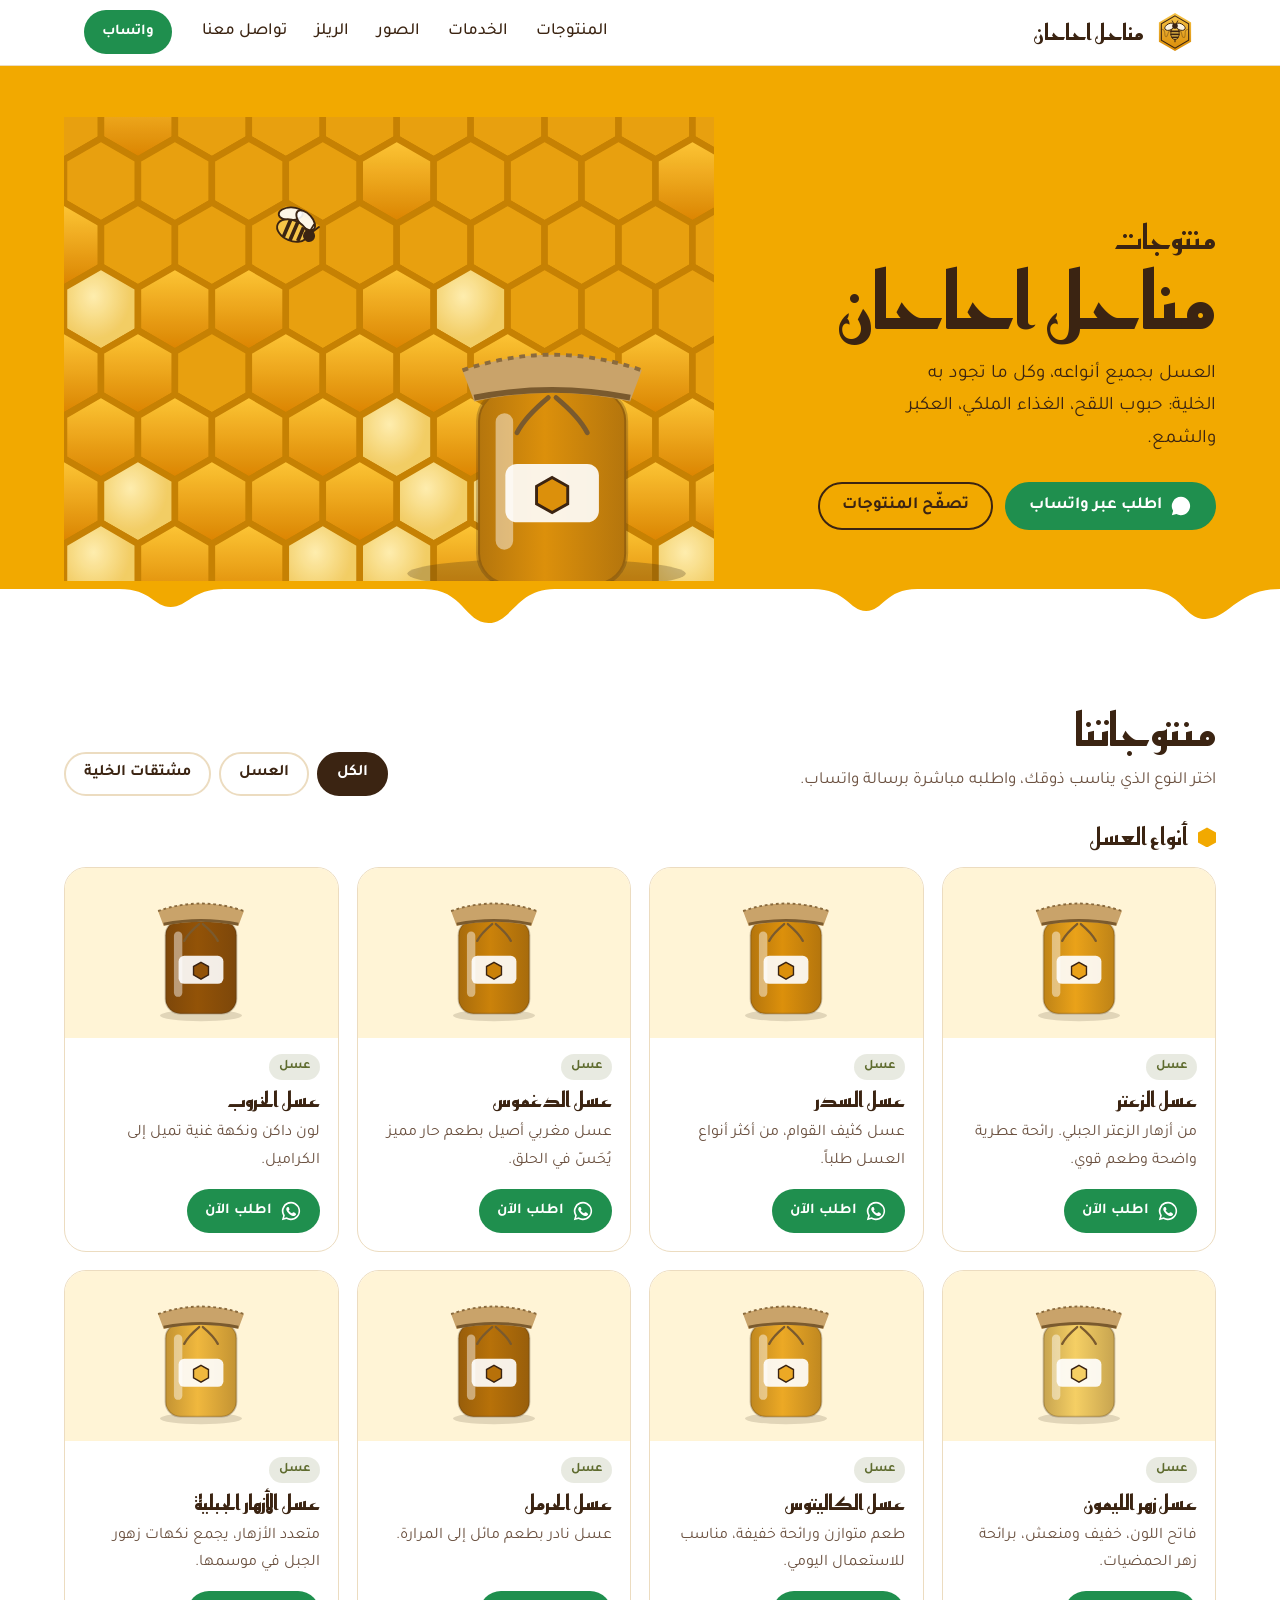
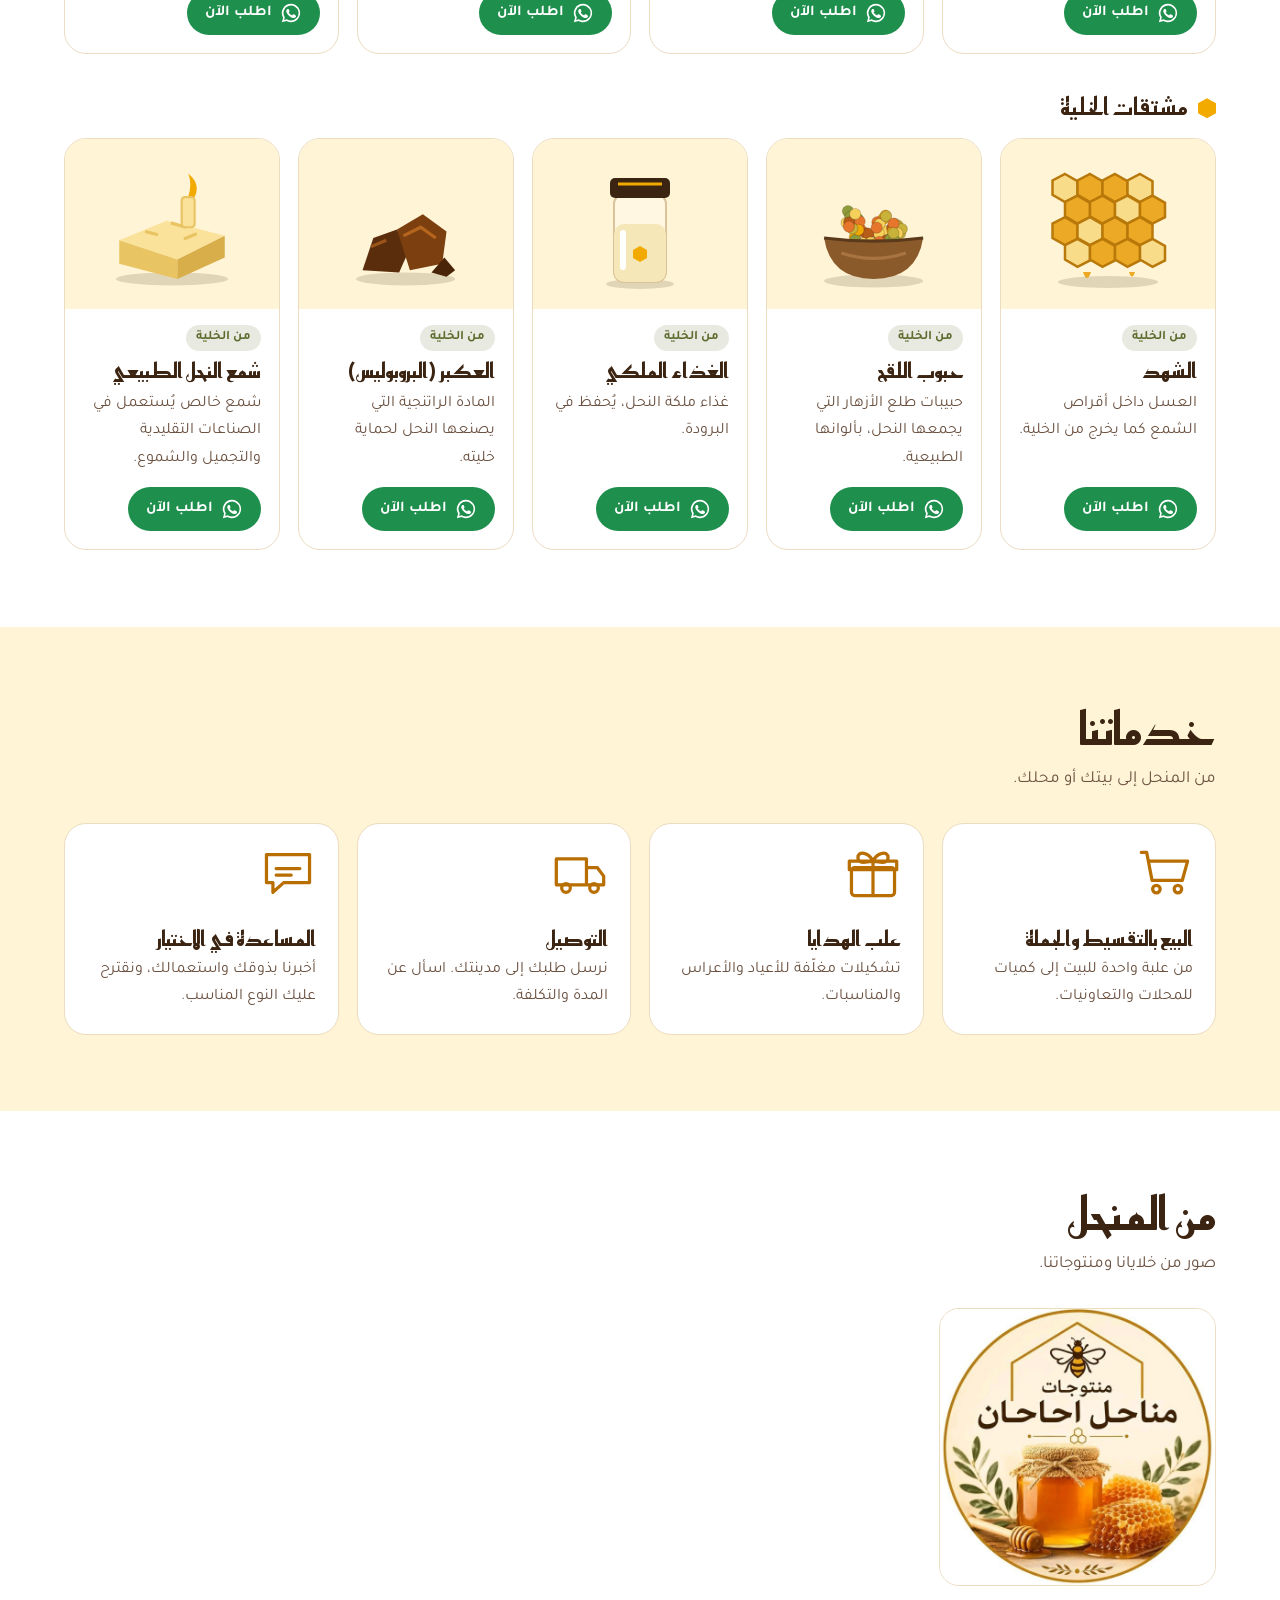
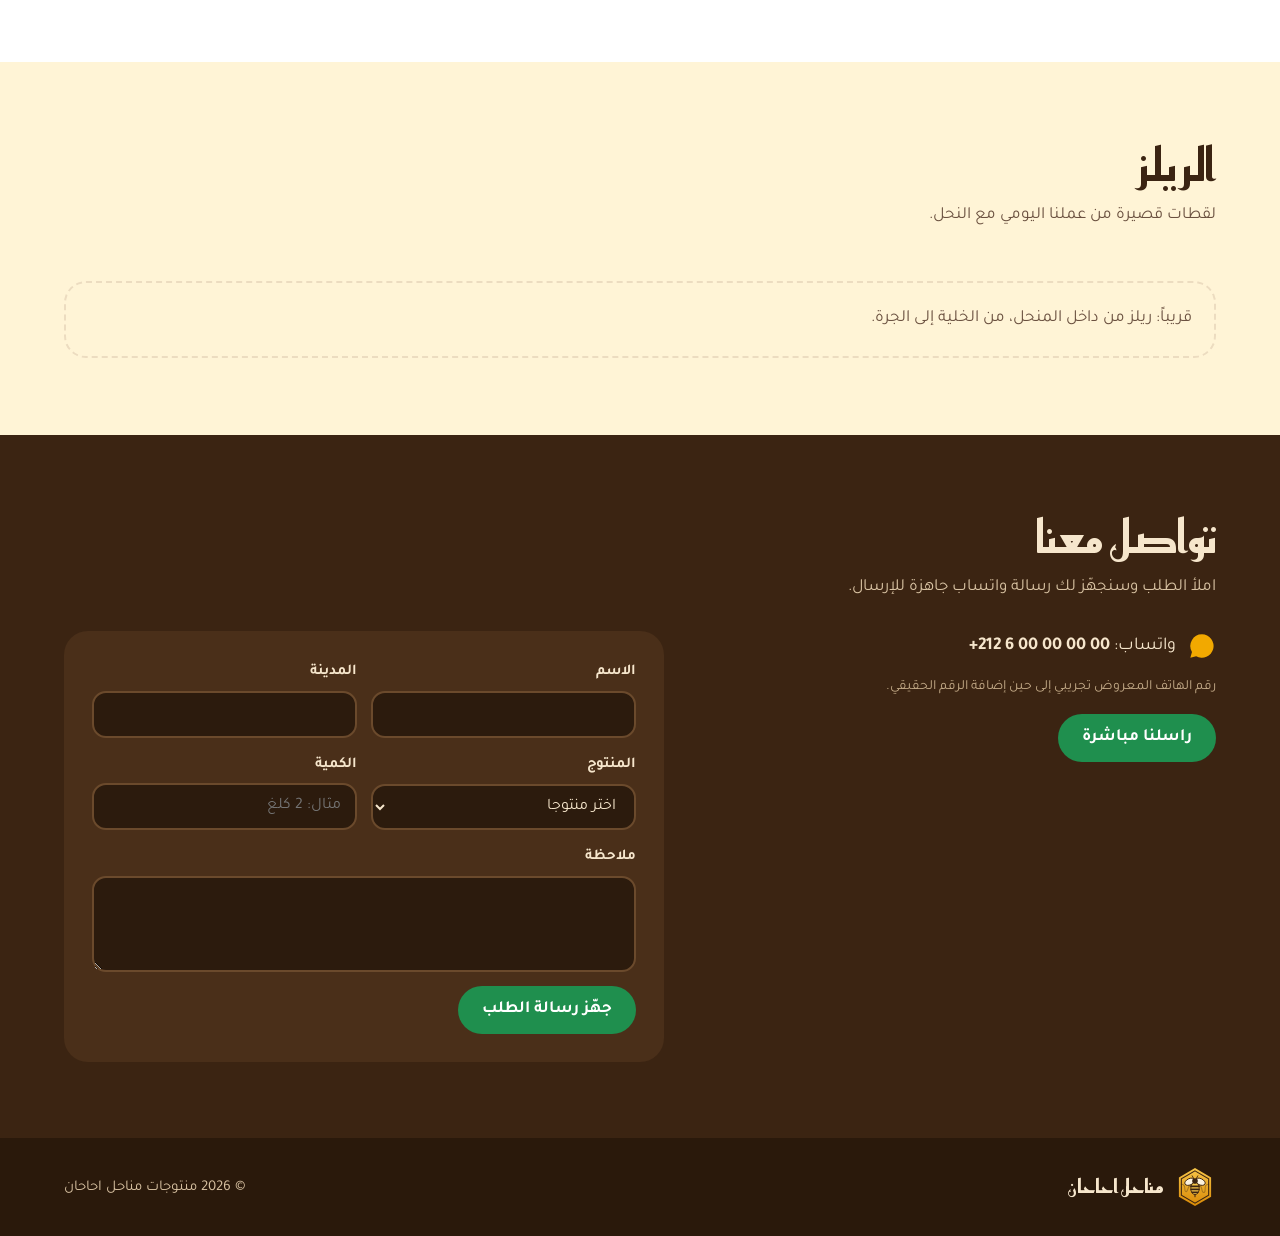
==== index.html @ 2e4112b9 "Add Ahahan Honey website (first version) Arabic RTL static site: products with WhatsApp ordering, se" ====
<!DOCTYPE html>
<html lang="ar" dir="rtl">
<head>
<meta charset="utf-8">
<meta name="viewport" content="width=device-width, initial-scale=1">
<title>مناحل احاحان</title>
<meta name="description" content="منتوجات مناحل احاحان: العسل بجميع أنواعه، حبوب اللقح، الغذاء الملكي، العكبر وشمع النحل. اطلب مباشرة عبر واتساب.">
<meta property="og:title" content="منتوجات مناحل احاحان">
<meta property="og:description" content="العسل بجميع أنواعه وكل مشتقات الخلية.">
<meta property="og:image" content="assets/logo-original.jpg">
<link rel="icon" href="assets/logo.svg" type="image/svg+xml">
<link rel="preconnect" href="https://fonts.googleapis.com">
<link rel="preconnect" href="https://fonts.gstatic.com" crossorigin>
<link href="https://fonts.googleapis.com/css2?family=Reem+Kufi:wght@500;700&family=Tajawal:wght@400;500;700&display=swap" rel="stylesheet">
<link rel="stylesheet" href="css/style.css">
</head>
<body>

<header>
  <nav class="nav" aria-label="القائمة الرئيسية">
    <a class="brand" href="#top"><img src="assets/logo.svg" alt="" width="42" height="42">مناحل احاحان</a>
    <div class="links">
      <a href="#products">المنتوجات</a>
      <a href="#services">الخدمات</a>
      <a href="#gallery">الصور</a>
      <a href="#reels">الريلز</a>
      <a href="#contact">تواصل معنا</a>
    </div>
    <a class="btn wa sm walink" href="#contact" target="_blank" rel="noopener">واتساب</a>
  </nav>
</header>

<main id="top">
  <section class="hero">
    <div class="wrap">
      <div class="text">
        <h1><small>منتوجات</small>مناحل احاحان</h1>
        <p>العسل بجميع أنواعه، وكل ما تجود به الخلية: حبوب اللقح، الغذاء الملكي، العكبر والشمع.</p>
        <div class="cta">
          <a class="btn wa walink" href="#contact" target="_blank" rel="noopener">
            <svg viewBox="0 0 24 24" fill="currentColor" aria-hidden="true"><path d="M12 2a10 10 0 0 0-8.6 15.1L2 22l5-1.3A10 10 0 1 0 12 2Z"/></svg>
            اطلب عبر واتساب</a>
          <a class="btn ghost" href="#products">تصفّح المنتوجات</a>
        </div>
      </div>
      <div class="comb" id="comb"></div>
    </div>
  </section>
  <svg class="drip" viewBox="0 0 1200 46" preserveAspectRatio="none" aria-hidden="true"><path fill="currentColor" d="M0 0h1200v8c-40 0-48 30-70 30s-20-30-60-30H860c-30 0-32 22-48 22s-18-22-50-22H520c-36 0-40 34-62 34s-24-34-60-34H210c-30 0-34 18-50 18s-18-18-48-18H0Z"/></svg>

  <section class="band" id="products">
    <div class="wrap">
      <div class="head">
        <div>
          <h2>منتوجاتنا</h2>
          <p class="lead">اختر النوع الذي يناسب ذوقك، واطلبه مباشرة برسالة واتساب.</p>
        </div>
        <div class="chips" role="group" aria-label="تصفية المنتوجات">
          <button class="chip" data-k="all" aria-pressed="true">الكل</button>
          <button class="chip" data-k="honey" aria-pressed="false">العسل</button>
          <button class="chip" data-k="hive" aria-pressed="false">مشتقات الخلية</button>
        </div>
      </div>
      <div id="grid"></div>
    </div>
  </section>

  <section class="band svc" id="services">
    <div class="wrap">
      <h2>خدماتنا</h2>
      <p class="lead">من المنحل إلى بيتك أو محلك.</p>
      <div class="svcs" id="svcs"></div>
    </div>
  </section>

  <section class="band" id="gallery">
    <div class="wrap">
      <h2>من المنحل</h2>
      <p class="lead">صور من خلايانا ومنتوجاتنا.</p>
      <div class="gal" id="gal"></div>
    </div>
  </section>

  <section class="band svc" id="reels">
    <div class="wrap">
      <h2>الريلز</h2>
      <p class="lead">لقطات قصيرة من عملنا اليومي مع النحل.</p>
      <div class="reels" id="reels-list"></div>
    </div>
  </section>

  <section class="band contact" id="contact">
    <div class="wrap">
      <h2>تواصل معنا</h2>
      <p class="lead">املأ الطلب وسنجهّز لك رسالة واتساب جاهزة للإرسال.</p>
      <div class="cgrid">
        <div class="info">
          <div><svg viewBox="0 0 24 24" fill="currentColor" aria-hidden="true"><path d="M12 2a10 10 0 0 0-8.6 15.1L2 22l5-1.3A10 10 0 1 0 12 2Z"/></svg>
            <span>واتساب: <span class="num wanum"></span></span></div>
          <div id="cityrow" hidden><svg viewBox="0 0 24 24" fill="currentColor" aria-hidden="true"><path d="M12 2a7 7 0 0 0-7 7c0 5 7 13 7 13s7-8 7-13a7 7 0 0 0-7-7Zm0 9.5A2.5 2.5 0 1 1 12 6.5a2.5 2.5 0 0 1 0 5Z"/></svg>
            <span id="city"></span></div>
          <p class="note" id="sample">رقم الهاتف المعروض تجريبي إلى حين إضافة الرقم الحقيقي.</p>
          <a class="btn wa walink" href="#" target="_blank" rel="noopener" style="justify-self:start">راسلنا مباشرة</a>
        </div>
        <form id="order" novalidate>
          <div class="row">
            <label for="name">الاسم<input id="name" name="name" required autocomplete="name"></label>
            <label for="ocity">المدينة<input id="ocity" name="city" autocomplete="address-level2"></label>
          </div>
          <div class="row">
            <label for="product">المنتوج<select id="product" name="product"></select></label>
            <label for="qty">الكمية<input id="qty" name="qty" placeholder="مثال: 2 كلغ"></label>
          </div>
          <label for="msg">ملاحظة<textarea id="msg" name="msg"></textarea></label>
          <button class="btn wa" type="submit" style="justify-self:start">جهّز رسالة الطلب</button>
          <div class="out" id="out" aria-live="polite">
            <pre id="msgtext"></pre>
            <div class="acts">
              <a class="btn wa sm" id="send" href="#" target="_blank" rel="noopener">أرسل عبر واتساب</a>
              <button class="btn ghost sm" type="button" id="copy">انسخ الرسالة</button>
            </div>
          </div>
        </form>
      </div>
    </div>
  </section>
</main>

<footer>
  <div class="wrap">
    <a class="brand" href="#top"><img src="assets/logo.svg" alt="" width="34" height="34">مناحل احاحان</a>
    <div class="social" id="footsoc"></div>
    <span>© <span id="year"></span> منتوجات مناحل احاحان</span>
  </div>
</footer>

<script src="js/data.js"></script>
<script src="js/main.js"></script>
</body>
</html>
---- css/style.css ----
/* VOICE   warm, artisanal, trustworthy: a family apiary talking to customers
   IDEA    the honeycomb frame: every section is a hive cell, honey drips between bands
   PICTURE a hero honeycomb wall filling with honey, a bee flying a dotted path, a jar in front
   COLOUR  honey #F2A900 fields, comb-brown ink #3B2412, olive leaf #5E6B2E accent, white ground
   TYPE    Reem Kufi (display, kufic like the logo) + Tajawal (text)
   LAYOUT  laptop: title + CTA beside a wide comb picture; phone: title, picture, buttons stacked */

:root{color-scheme:light dark;
--bg:light-dark(#ffffff,#16100a);
--ink:light-dark(#3B2412,#F6E6CC);
--soft:light-dark(#6b5140,#c9b293);
--honey:#F2A900;
--honey2:light-dark(#FFF4D6,#2a1d0f);
--amber:light-dark(#B86E00,#F7C548);
--olive:light-dark(#5E6B2E,#a9b86b);
--card:light-dark(#ffffff,#21170d);
--line:light-dark(#ecdcc0,#3a2a18)}
:root[data-theme=light]{color-scheme:light}
:root[data-theme=dark]{color-scheme:dark}
*{box-sizing:border-box;min-width:0}
html{scroll-behavior:smooth;scroll-padding-top:76px}
body{margin:0;background:var(--bg);color:var(--ink);font:17px/1.7 "Tajawal",system-ui,sans-serif;overflow-x:clip}
img{max-width:100%;display:block}
a{color:inherit}
h1,h2,h3{font-family:"Reem Kufi","Tajawal",sans-serif;line-height:1.15;margin:0;text-wrap:balance}
h2{font-size:clamp(30px,4.4vw,46px)}
h3{font-size:21px}
p{margin:0}
.band{padding-block:clamp(40px,6vw,88px);padding-inline:max(5vw,16px)}
.wrap{max-width:1240px;margin-inline:auto}
.lead{color:var(--soft);max-width:60ch;margin-top:10px}

/* header */
header{position:sticky;top:0;z-index:20;background:color-mix(in srgb,var(--bg) 88%,transparent);backdrop-filter:blur(10px);border-bottom:1px solid var(--line)}
.nav{display:flex;align-items:center;gap:18px;max-width:1240px;margin-inline:auto;padding:10px max(5vw,16px)}
.brand{display:flex;align-items:center;gap:10px;text-decoration:none;font-family:"Reem Kufi",sans-serif;font-size:22px;font-weight:700;white-space:nowrap}
.brand img{width:42px;height:42px}
.links{display:flex;gap:4px;margin-inline-start:auto;flex-wrap:wrap}
.links a{text-decoration:none;padding:8px 12px;border-radius:999px;font-weight:500}
.links a:hover{background:var(--honey2)}
@media(max-width:860px){.links{display:none}}

/* buttons */
.btn{display:inline-flex;align-items:center;gap:8px;min-height:48px;padding:10px 22px;border-radius:999px;border:2px solid transparent;font:700 17px "Tajawal",sans-serif;text-decoration:none;cursor:pointer;white-space:nowrap}
.btn svg{width:22px;height:22px;flex:none}
.btn.wa{background:#1f8f4e;color:#fff}
.btn.wa:hover{background:#18763f}
.btn.ghost{border-color:currentColor;background:transparent;color:var(--ink)}
.btn.sm{min-height:44px;padding:8px 16px;font-size:15px}
.btn:focus-visible,.chip:focus-visible,input:focus-visible,select:focus-visible,textarea:focus-visible{outline:3px solid var(--amber);outline-offset:2px}

/* hero */
.hero{background:var(--honey);color:#3B2412;padding-block:clamp(28px,4vw,56px) 0;padding-inline:max(5vw,16px);overflow:hidden}
[hidden]{display:none!important}
.hero .wrap{display:grid;grid-template-columns:minmax(0,5fr) minmax(0,7fr);gap:clamp(16px,3vw,40px);align-items:end}
.hero h1{font-size:clamp(42px,6.4vw,78px);line-height:1.05}
.hero h1 small{display:block;font-size:.42em;font-weight:500;margin-bottom:6px}
.hero p{font-size:19px;margin-top:16px;max-width:34ch}
.hero .cta{display:flex;flex-wrap:wrap;gap:12px;margin:26px 0 clamp(28px,4vw,56px)}
.hero .btn.ghost{color:#3B2412}
.comb{aspect-ratio:7/5;width:100%}
.comb svg{width:100%;height:100%;display:block}
.drip{display:block;width:100%;height:46px;color:var(--honey)}
@media(max-width:760px){.hero .wrap{grid-template-columns:minmax(0,1fr)}.hero .text{order:0}.comb{order:1;margin-inline:-16px;width:calc(100% + 32px)}.hero .cta{order:2;margin-top:6px}}

/* products */
.head{display:flex;flex-wrap:wrap;align-items:end;justify-content:space-between;gap:16px;margin-bottom:28px}
.chips{display:flex;gap:8px;flex-wrap:wrap}
.chip{min-height:44px;padding:8px 18px;border-radius:999px;border:2px solid var(--line);background:var(--card);color:var(--ink);font:600 16px "Tajawal",sans-serif;cursor:pointer}
.chip[aria-pressed=true]{background:var(--ink);border-color:var(--ink);color:var(--bg)}
.grid{display:grid;grid-template-columns:repeat(4,minmax(0,1fr));gap:18px}
.grid.five{grid-template-columns:repeat(5,minmax(0,1fr))}
.group+.group{margin-top:40px}
.group h3.gh{font-size:24px;margin-bottom:16px;display:flex;align-items:center;gap:10px}
.group h3.gh::before{content:"";width:18px;height:20px;background:var(--honey);clip-path:polygon(50% 0,100% 25%,100% 75%,50% 100%,0 75%,0 25%)}
@media(max-width:1100px){.grid.five{grid-template-columns:repeat(3,minmax(0,1fr))}}
@media(max-width:900px){.grid{grid-template-columns:repeat(3,minmax(0,1fr))}}
@media(max-width:680px){.grid,.grid.five{grid-template-columns:repeat(2,minmax(0,1fr));gap:12px}.prod .pic{height:120px}.prod .pic svg{height:100px}.prod .body{padding:12px}.prod h3{font-size:18px}.prod p{font-size:14.5px}.prod .btn{align-self:stretch;justify-content:center}}
.prod{display:flex;flex-direction:column;background:var(--card);border:1px solid var(--line);border-radius:22px;overflow:hidden}
.prod .pic{background:var(--honey2);height:170px;display:grid;place-items:center}
.prod .pic svg{height:140px;width:auto}
.prod .body{padding:16px 18px 18px;display:flex;flex-direction:column;gap:8px;flex:1}
.tag{align-self:flex-start;font-size:13px;font-weight:700;color:var(--olive);background:color-mix(in srgb,var(--olive) 14%,transparent);padding:2px 10px;border-radius:999px}
.prod p{color:var(--soft);font-size:16px;flex:1}
.prod .btn{align-self:flex-start;margin-top:6px}

/* services */
.svc{background:var(--honey2)}
.svcs{display:grid;grid-template-columns:repeat(auto-fit,minmax(min(100%,230px),1fr));gap:18px;margin-top:28px}
.s{background:var(--card);border-radius:22px;padding:22px;border:1px solid var(--line)}
.s .ic{width:56px;height:56px;color:var(--amber);margin-bottom:12px}
.s p{color:var(--soft);margin-top:6px;font-size:16px}

/* gallery + reels */
.gal{display:grid;grid-template-columns:repeat(auto-fill,minmax(min(100%,220px),1fr));gap:14px;margin-top:28px}
.gal figure{margin:0;border-radius:20px;overflow:hidden;aspect-ratio:1;background:var(--honey2);border:1px solid var(--line)}
.gal img{width:100%;height:100%;object-fit:cover}
.reels{display:grid;grid-template-columns:repeat(auto-fill,minmax(min(100%,210px),1fr));gap:16px;margin-top:28px}
.reel{border-radius:24px;overflow:hidden;aspect-ratio:9/16;background:#000;border:6px solid var(--ink)}
.reel video{width:100%;height:100%;object-fit:cover}
.empty{grid-column:1/-1;display:flex;flex-wrap:wrap;align-items:center;gap:16px;margin-top:22px;padding:22px;border:2px dashed var(--line);border-radius:22px;color:var(--soft)}
.social{display:flex;flex-wrap:wrap;gap:10px}

/* contact */
.contact{background:#3B2412;color:#F6E6CC}
.contact .lead{color:#d9c3a3}
.cgrid{display:grid;grid-template-columns:minmax(0,1fr) minmax(0,1.2fr);gap:clamp(24px,4vw,56px);margin-top:28px;align-items:start}
@media(max-width:820px){.cgrid{grid-template-columns:minmax(0,1fr)}}
.info{display:grid;gap:14px}
.info div{display:flex;gap:12px;align-items:center;font-size:18px}
.info svg{width:28px;height:28px;color:var(--honey);flex:none}
.num{direction:ltr;unicode-bidi:isolate;white-space:nowrap;font-weight:700}
.note{font-size:14px;color:#c4ab88}
form{display:grid;gap:14px;background:#4a2f19;padding:clamp(18px,3vw,28px);border-radius:24px}
.row{display:grid;grid-template-columns:minmax(0,1fr) minmax(0,1fr);gap:14px}
@media(max-width:520px){.row{grid-template-columns:minmax(0,1fr)}}
label{display:grid;gap:6px;font-weight:600;font-size:15px}
input,select,textarea{font:16px "Tajawal",sans-serif;padding:12px 14px;border-radius:14px;border:2px solid #6b4a2c;background:#2c1b0d;color:#F6E6CC;width:100%}
textarea{min-height:96px;resize:vertical}
.out{display:none;gap:10px;background:#2c1b0d;border-radius:16px;padding:16px}
.out.on{display:grid}
.out pre{white-space:pre-wrap;margin:0;font:15px/1.6 "Tajawal",sans-serif;color:#F6E6CC}
.out .acts{display:flex;flex-wrap:wrap;gap:10px}
.contact .btn.ghost{color:#F6E6CC}

/* footer */
footer{background:#2a190b;color:#d9c3a3;padding:28px max(5vw,16px);font-size:15px}
footer .wrap{display:flex;flex-wrap:wrap;gap:16px;align-items:center;justify-content:space-between}
footer .brand{color:#F6E6CC;font-size:19px}
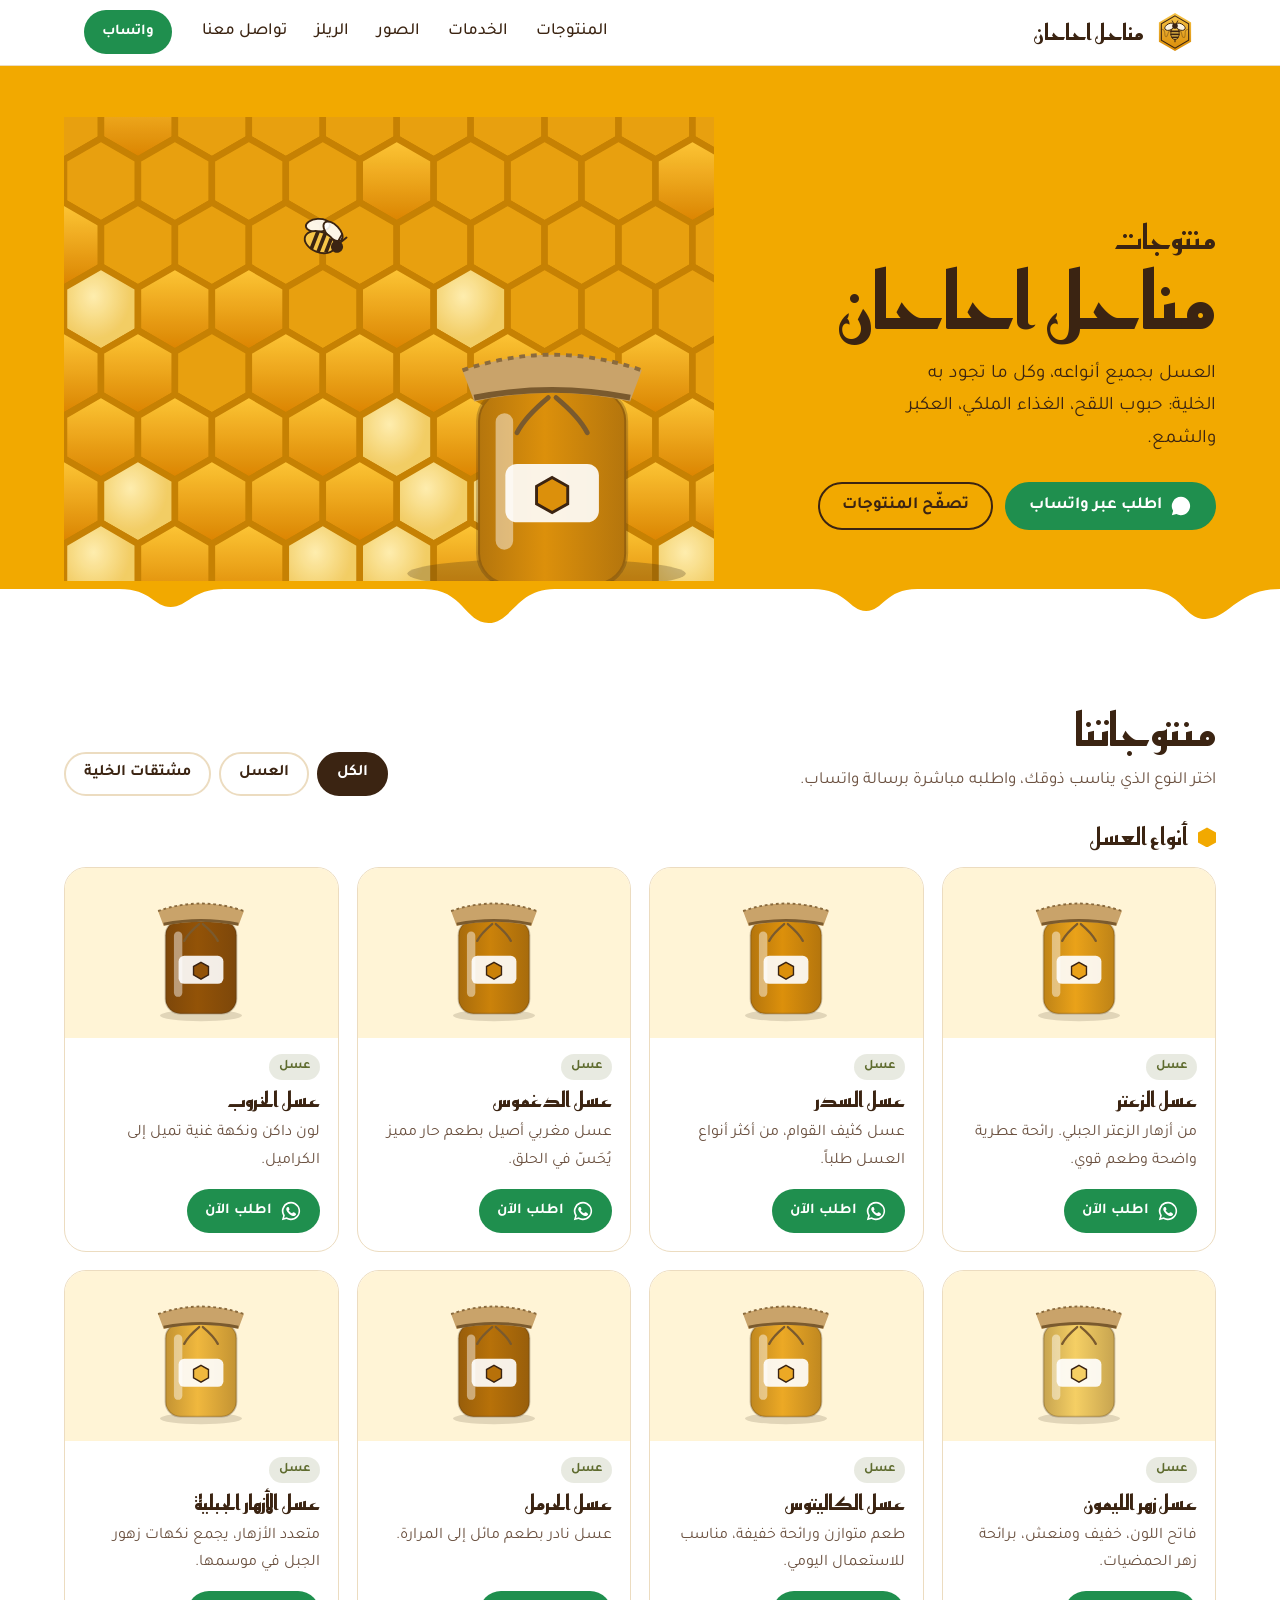
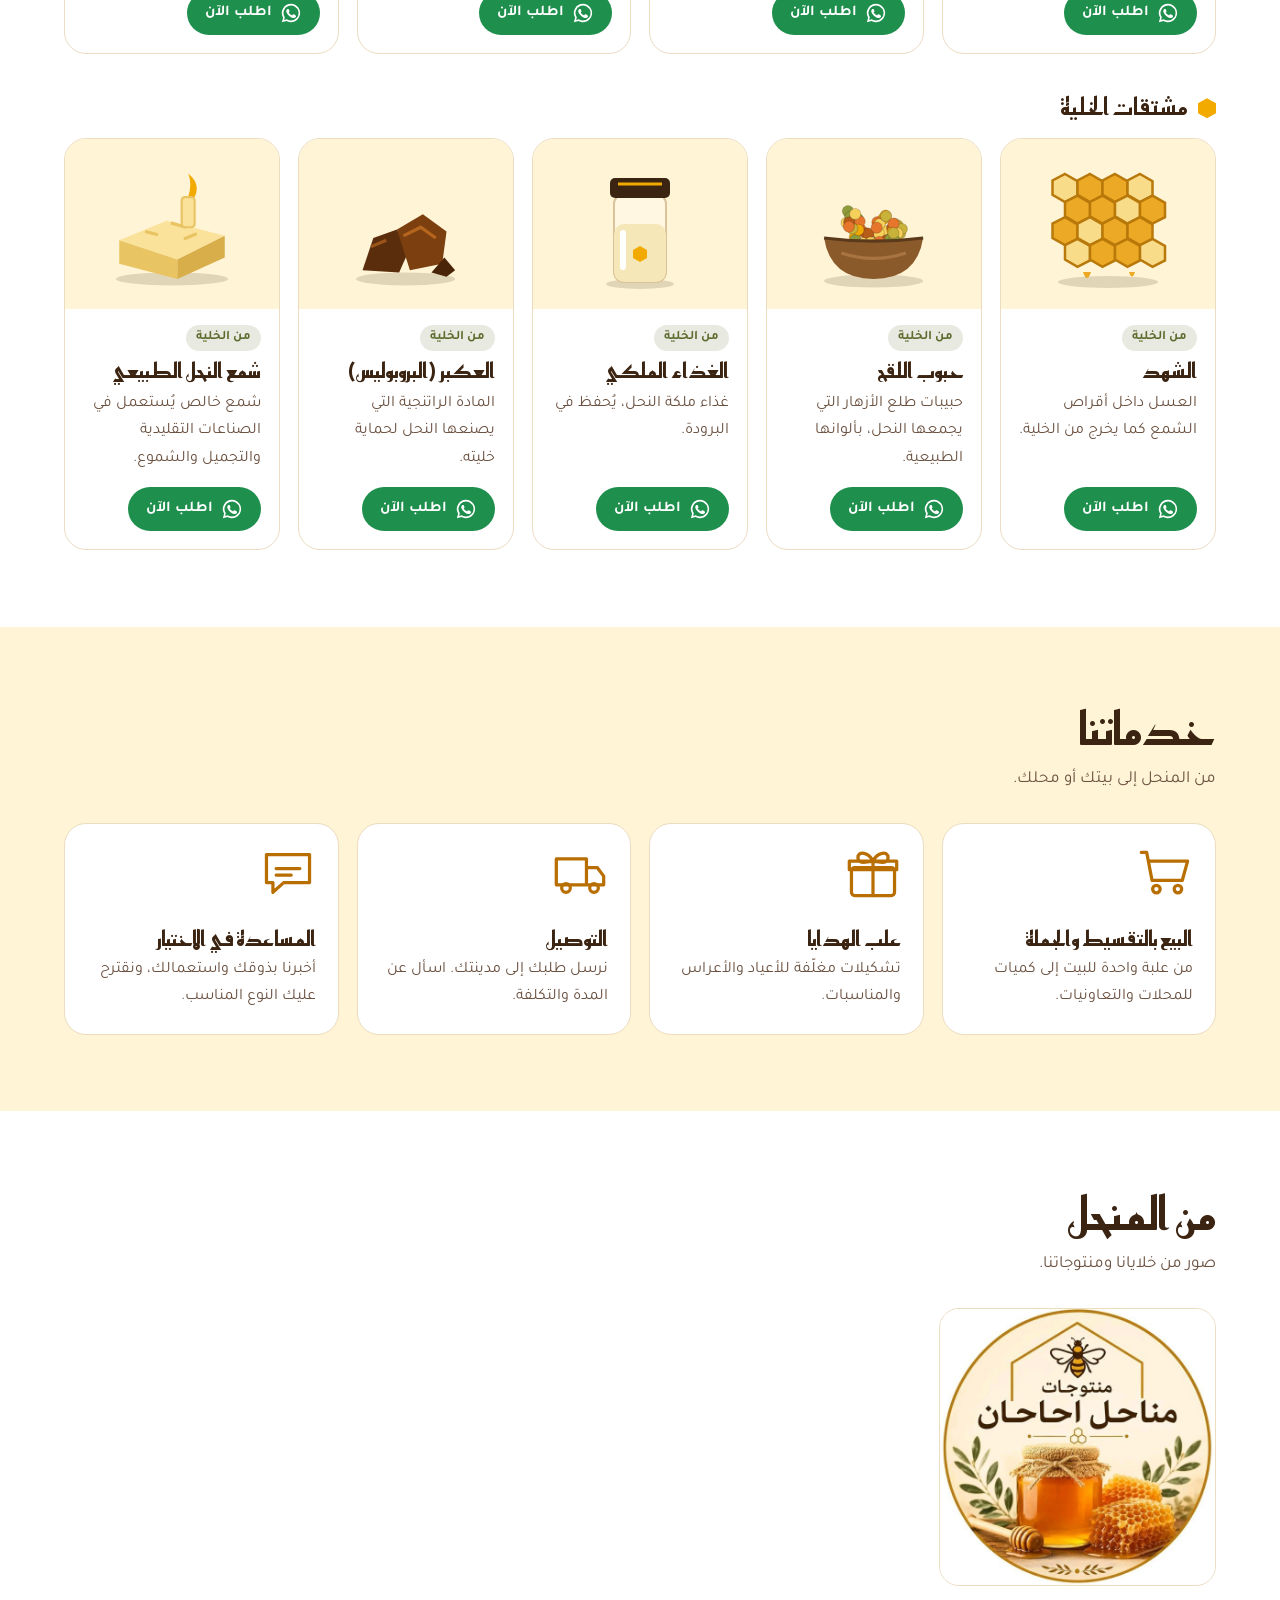
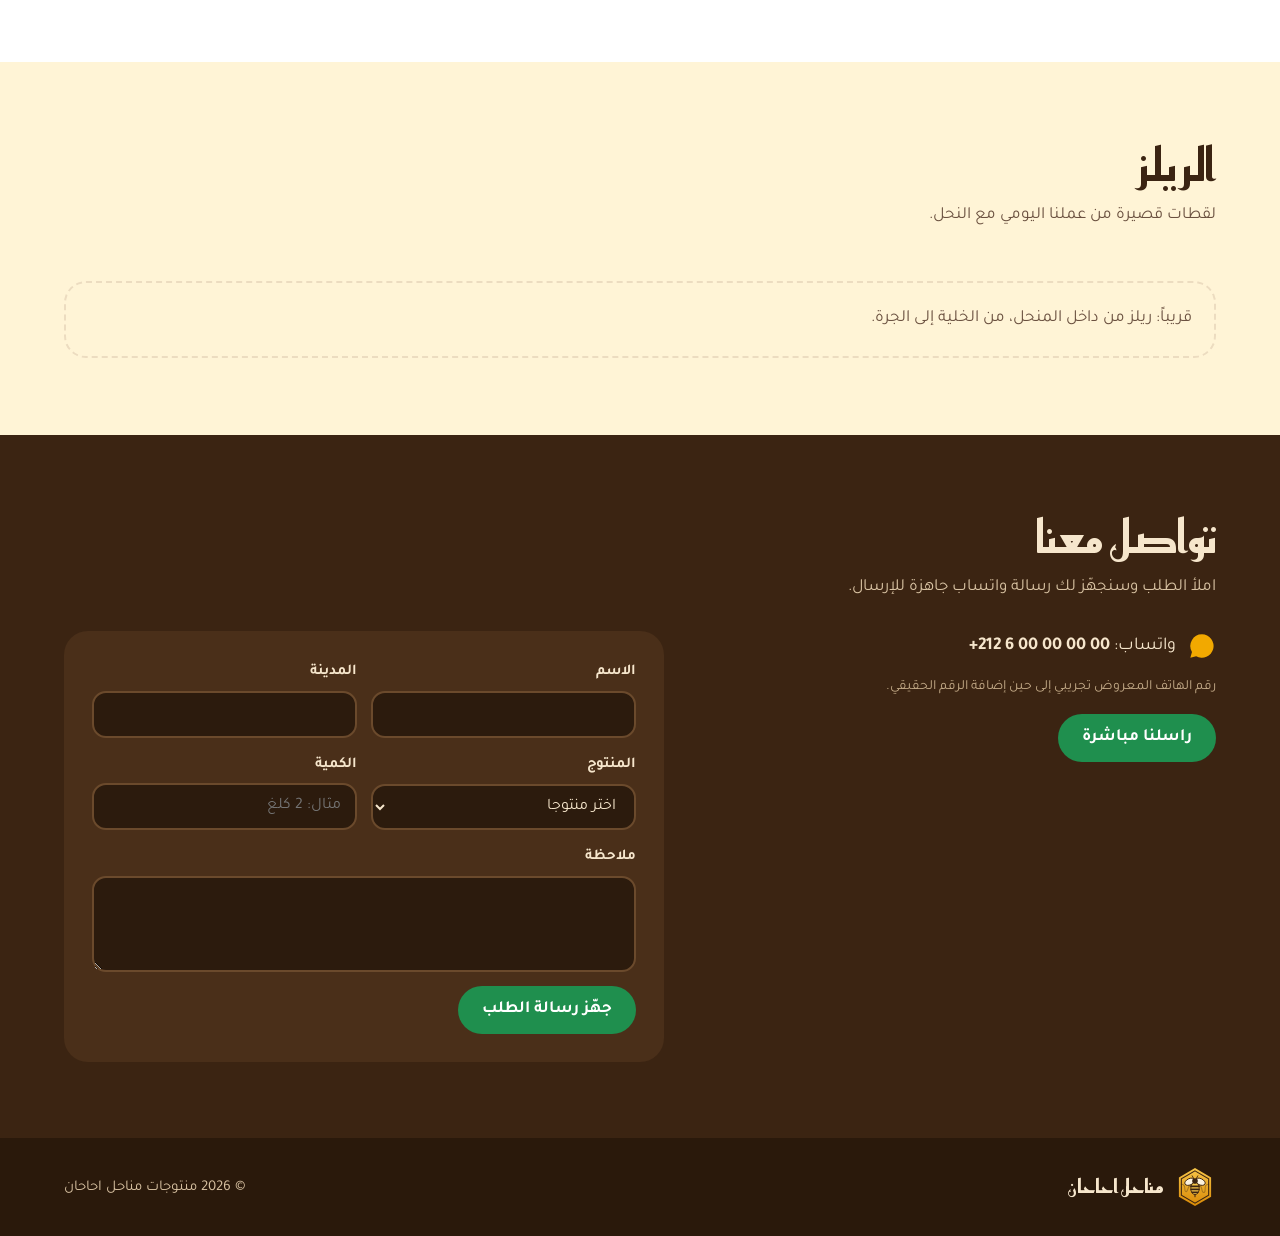
==== commit d631d189: "Use official site URL manahil-ahahan.github.io Co-Authored-By: Claude Opus 5.5 <noreply@anthropic.co" ====
--- a/index.html
+++ b/index.html
@@ -7,7 +7,11 @@
 <meta name="description" content="منتوجات مناحل احاحان: العسل بجميع أنواعه، حبوب اللقح، الغذاء الملكي، العكبر وشمع النحل. اطلب مباشرة عبر واتساب.">
 <meta property="og:title" content="منتوجات مناحل احاحان">
 <meta property="og:description" content="العسل بجميع أنواعه وكل مشتقات الخلية.">
-<meta property="og:image" content="assets/logo-original.jpg">
+<meta property="og:image" content="https://manahil-ahahan.github.io/assets/logo-original.jpg">
+<meta property="og:url" content="https://manahil-ahahan.github.io/">
+<meta property="og:type" content="website">
+<meta property="og:locale" content="ar_MA">
+<link rel="canonical" href="https://manahil-ahahan.github.io/">
 <link rel="icon" href="assets/logo.svg" type="image/svg+xml">
 <link rel="preconnect" href="https://fonts.googleapis.com">
 <link rel="preconnect" href="https://fonts.gstatic.com" crossorigin>
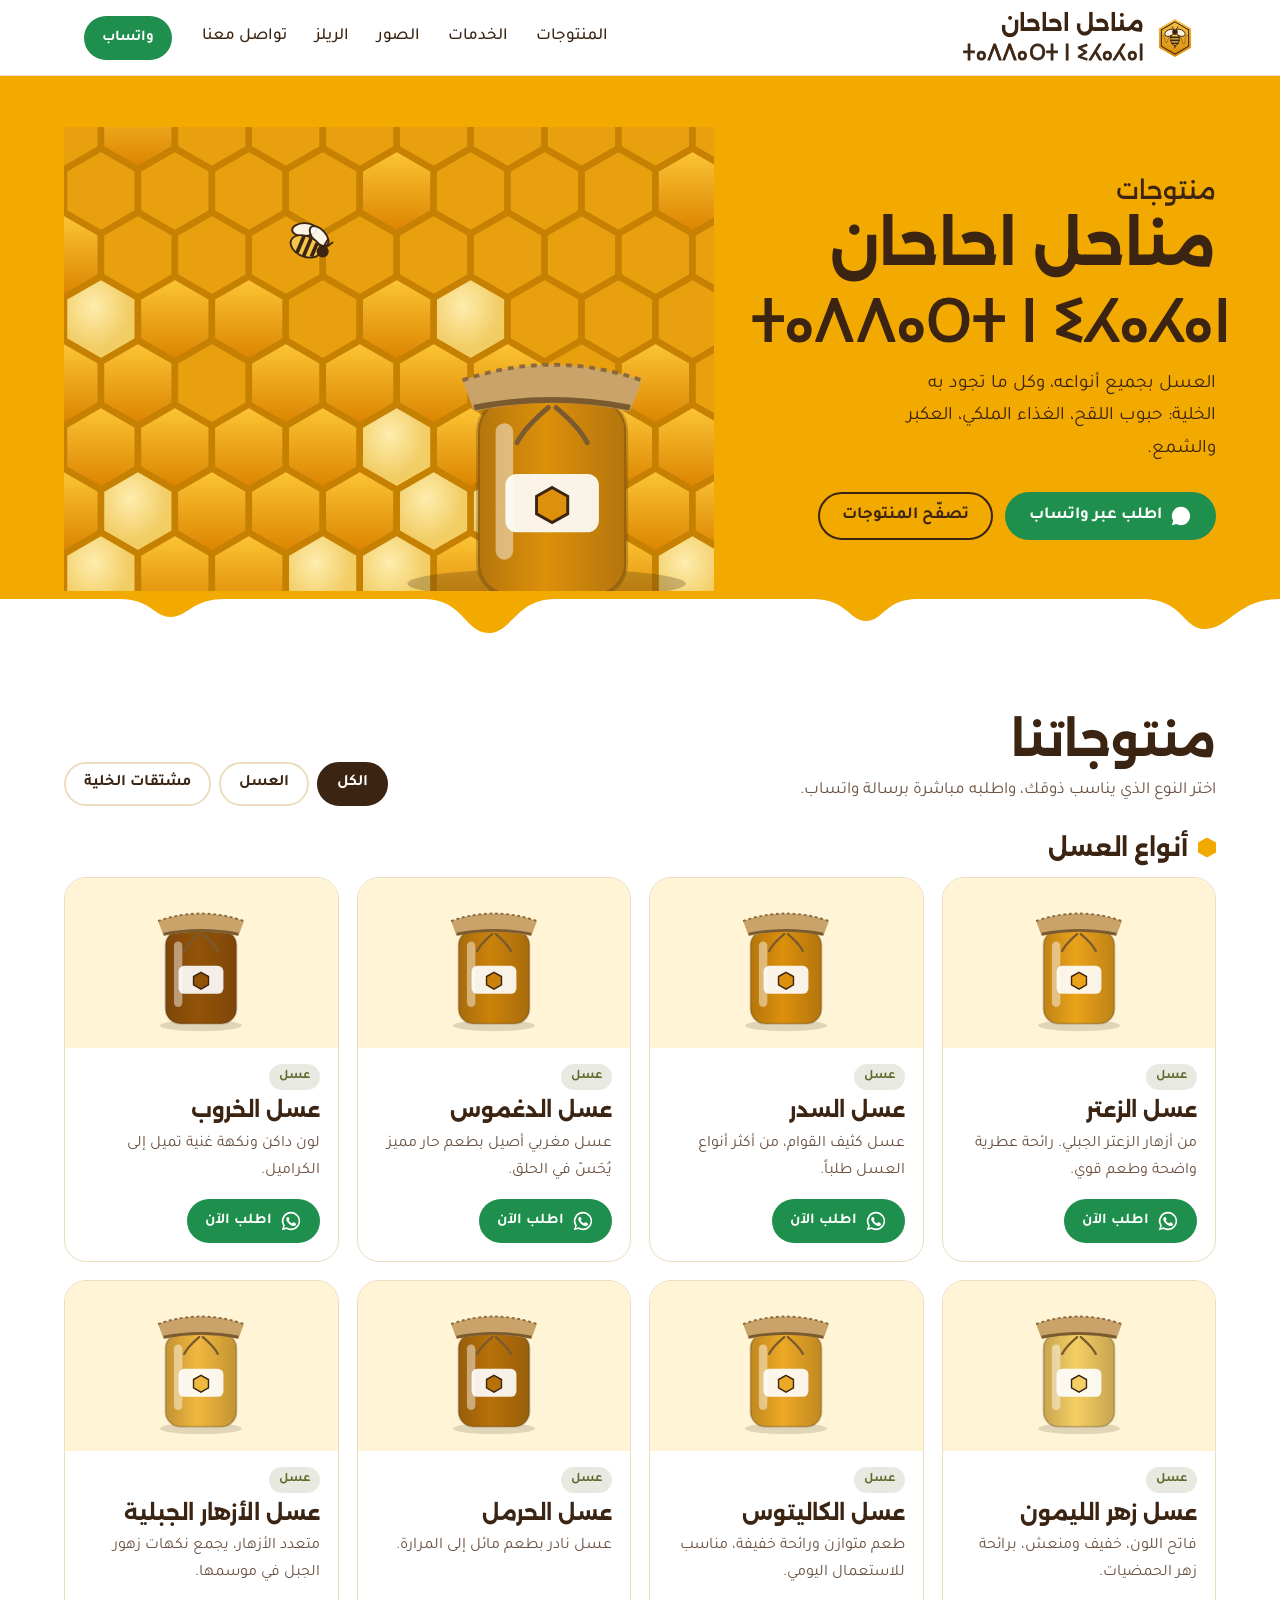
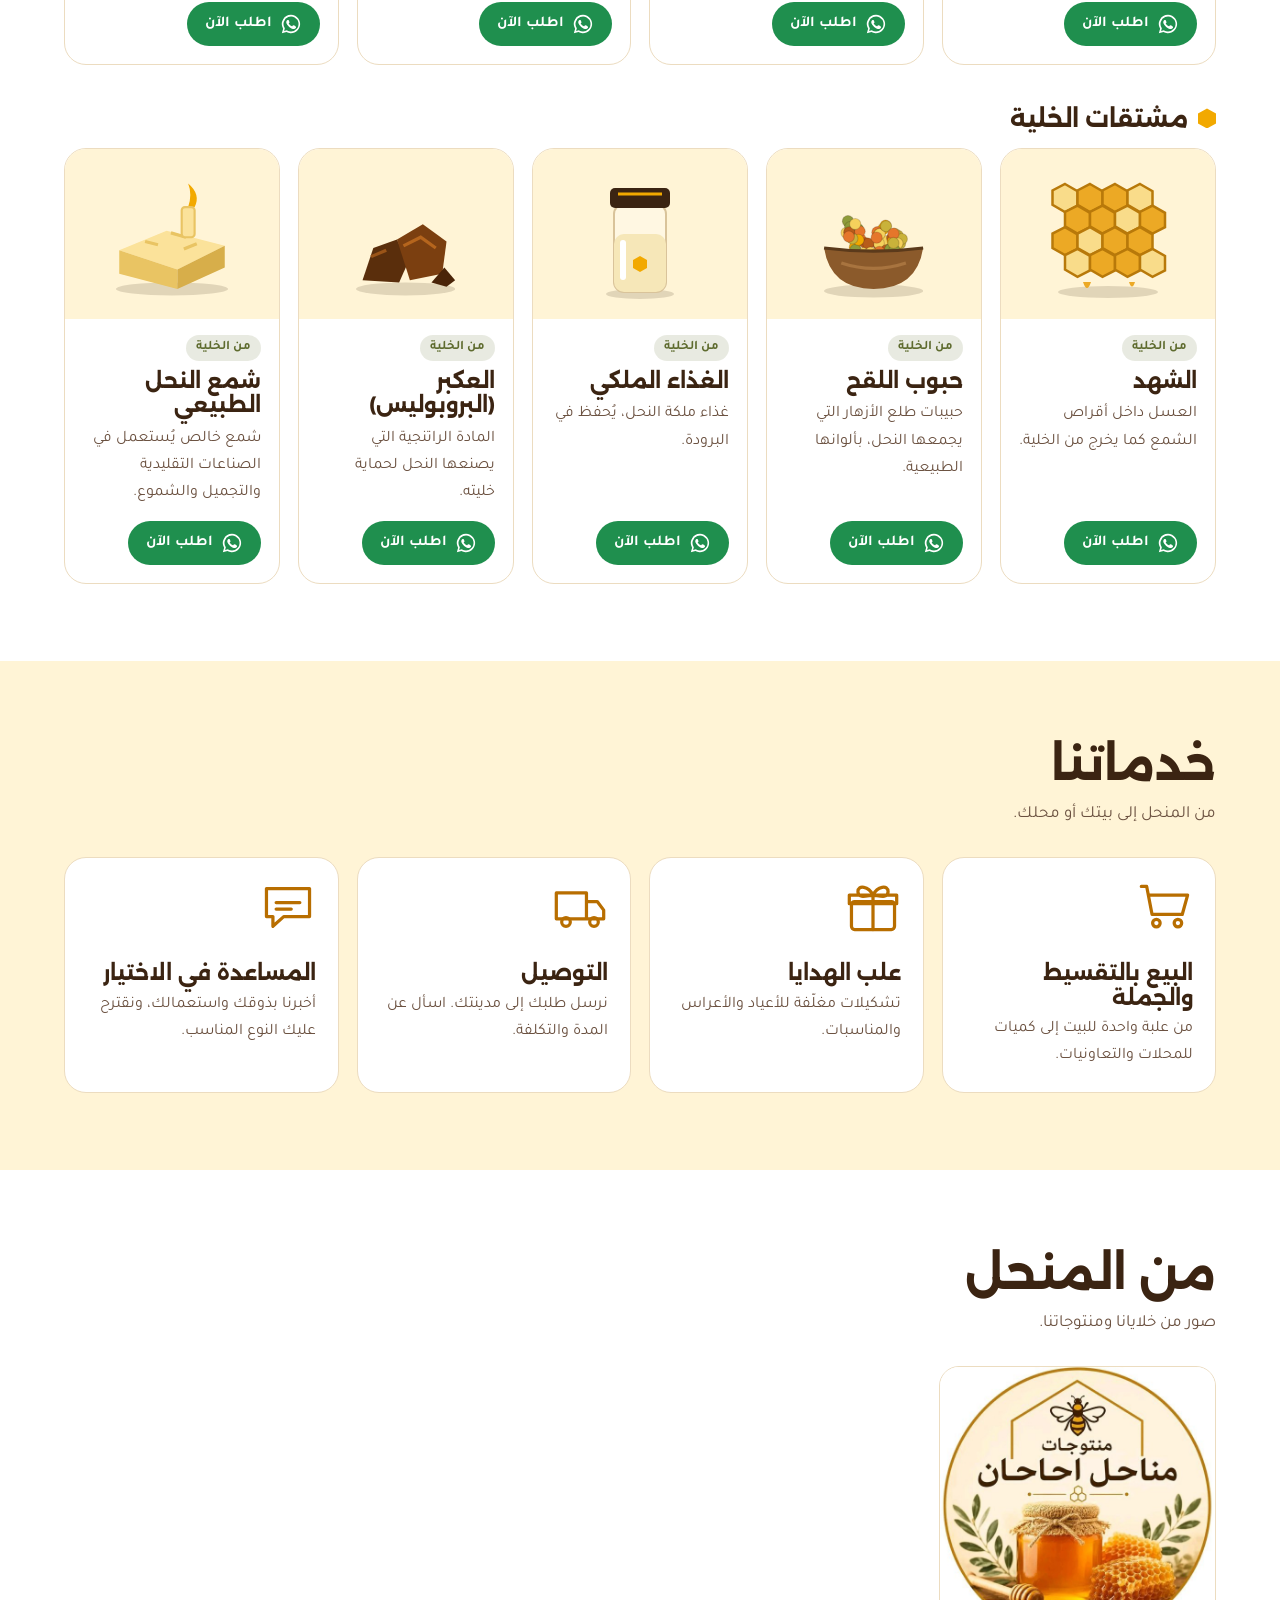
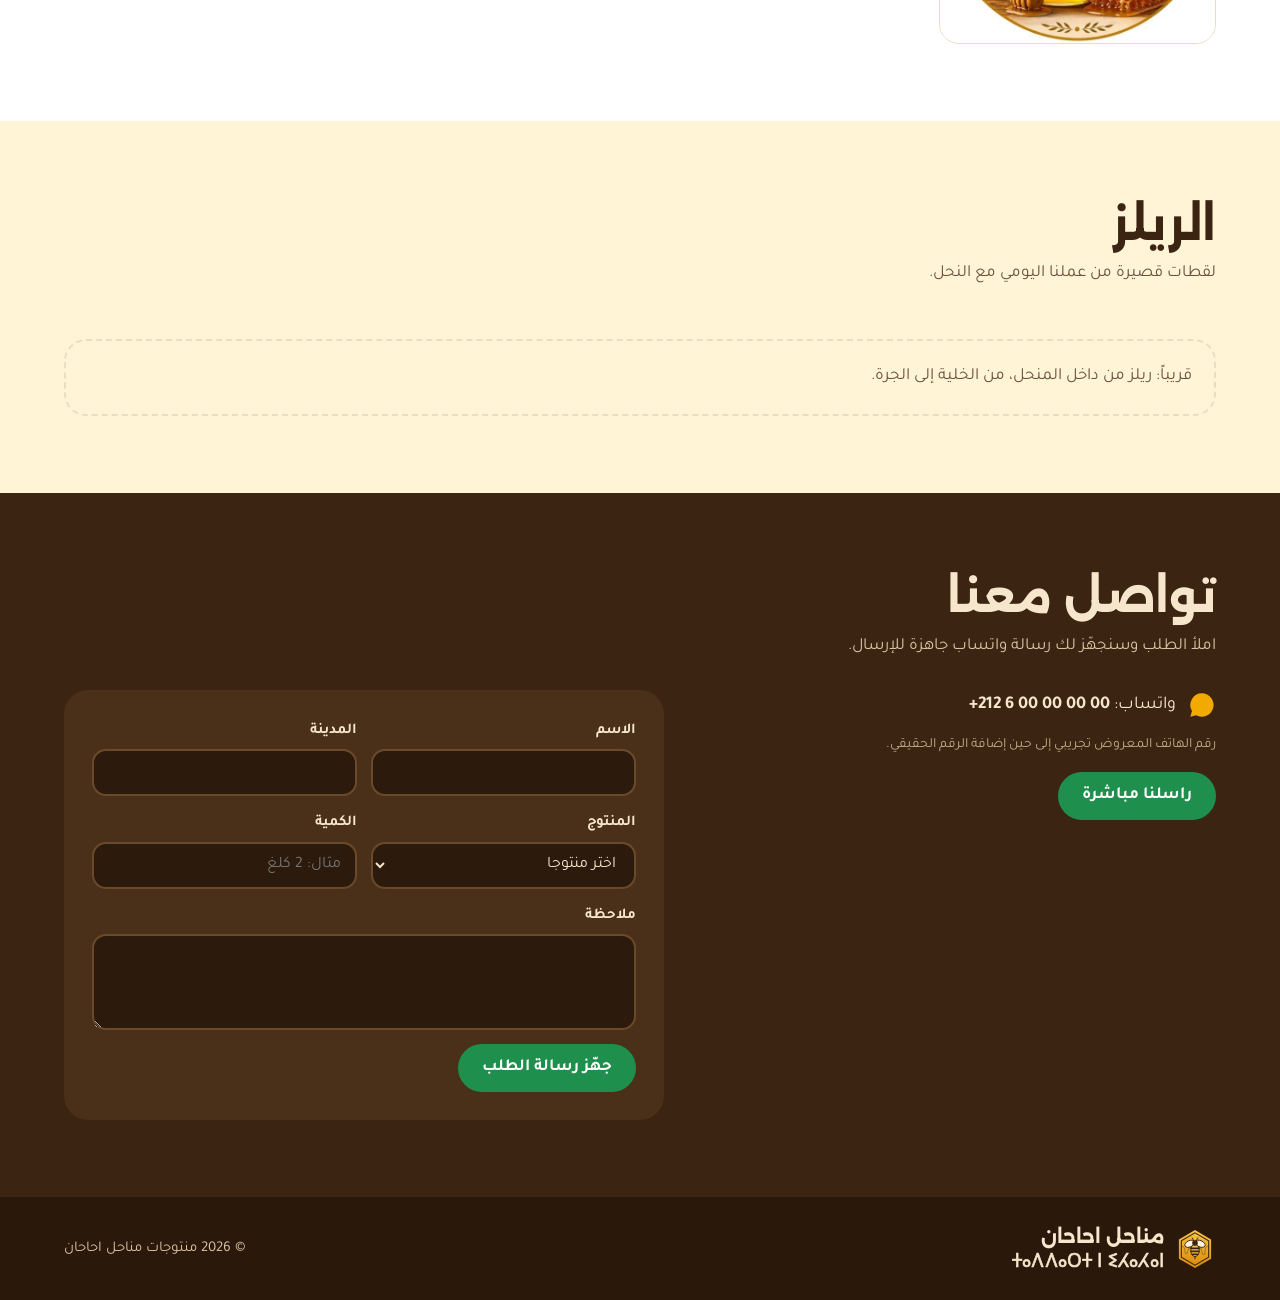
==== commit 987bc11b: "Switch headings to Alexandria and add Amazigh brand name in Tifinagh Reem Kufi dropped letter dots a" ====
--- a/index.html
+++ b/index.html
@@ -3,9 +3,9 @@
 <head>
 <meta charset="utf-8">
 <meta name="viewport" content="width=device-width, initial-scale=1">
-<title>مناحل احاحان</title>
+<title>مناحل احاحان · ⵜⴰⴷⴷⴰⵔⵜ ⵏ ⵉⵃⴰⵃⴰⵏ</title>
 <meta name="description" content="منتوجات مناحل احاحان: العسل بجميع أنواعه، حبوب اللقح، الغذاء الملكي، العكبر وشمع النحل. اطلب مباشرة عبر واتساب.">
-<meta property="og:title" content="منتوجات مناحل احاحان">
+<meta property="og:title" content="منتوجات مناحل احاحان · ⵜⴰⴷⴷⴰⵔⵜ ⵏ ⵉⵃⴰⵃⴰⵏ">
 <meta property="og:description" content="العسل بجميع أنواعه وكل مشتقات الخلية.">
 <meta property="og:image" content="https://manahil-ahahan.github.io/assets/logo-original.jpg">
 <meta property="og:url" content="https://manahil-ahahan.github.io/">
@@ -15,14 +15,14 @@
 <link rel="icon" href="assets/logo.svg" type="image/svg+xml">
 <link rel="preconnect" href="https://fonts.googleapis.com">
 <link rel="preconnect" href="https://fonts.gstatic.com" crossorigin>
-<link href="https://fonts.googleapis.com/css2?family=Reem+Kufi:wght@500;700&family=Tajawal:wght@400;500;700&display=swap" rel="stylesheet">
+<link href="https://fonts.googleapis.com/css2?family=Alexandria:wght@500;700&family=Noto+Sans+Tifinagh&family=Tajawal:wght@400;500;700&display=swap" rel="stylesheet">
 <link rel="stylesheet" href="css/style.css">
 </head>
 <body>
 
 <header>
   <nav class="nav" aria-label="القائمة الرئيسية">
-    <a class="brand" href="#top"><img src="assets/logo.svg" alt="" width="42" height="42">مناحل احاحان</a>
+    <a class="brand" href="#top"><img src="assets/logo.svg" alt="" width="42" height="42"><span class="bn">مناحل احاحان<span class="tz" lang="zgh" dir="ltr">ⵜⴰⴷⴷⴰⵔⵜ ⵏ ⵉⵃⴰⵃⴰⵏ</span></span></a>
     <div class="links">
       <a href="#products">المنتوجات</a>
       <a href="#services">الخدمات</a>
@@ -38,7 +38,7 @@
   <section class="hero">
     <div class="wrap">
       <div class="text">
-        <h1><small>منتوجات</small>مناحل احاحان</h1>
+        <h1><small>منتوجات</small>مناحل احاحان<span class="tz" lang="zgh" dir="ltr">ⵜⴰⴷⴷⴰⵔⵜ ⵏ ⵉⵃⴰⵃⴰⵏ</span></h1>
         <p>العسل بجميع أنواعه، وكل ما تجود به الخلية: حبوب اللقح، الغذاء الملكي، العكبر والشمع.</p>
         <div class="cta">
           <a class="btn wa walink" href="#contact" target="_blank" rel="noopener">
@@ -132,7 +132,7 @@
 
 <footer>
   <div class="wrap">
-    <a class="brand" href="#top"><img src="assets/logo.svg" alt="" width="34" height="34">مناحل احاحان</a>
+    <a class="brand" href="#top"><img src="assets/logo.svg" alt="" width="34" height="34"><span class="bn">مناحل احاحان<span class="tz" lang="zgh" dir="ltr">ⵜⴰⴷⴷⴰⵔⵜ ⵏ ⵉⵃⴰⵃⴰⵏ</span></span></a>
     <div class="social" id="footsoc"></div>
     <span>© <span id="year"></span> منتوجات مناحل احاحان</span>
   </div>
--- a/css/style.css
+++ b/css/style.css
@@ -2,7 +2,7 @@
    IDEA    the honeycomb frame: every section is a hive cell, honey drips between bands
    PICTURE a hero honeycomb wall filling with honey, a bee flying a dotted path, a jar in front
    COLOUR  honey #F2A900 fields, comb-brown ink #3B2412, olive leaf #5E6B2E accent, white ground
-   TYPE    Reem Kufi (display, kufic like the logo) + Tajawal (text)
+   TYPE    Alexandria (display, close to the logo lettering) + Tajawal (text) + Noto Sans Tifinagh (Amazigh name)
    LAYOUT  laptop: title + CTA beside a wide comb picture; phone: title, picture, buttons stacked */
 
 :root{color-scheme:light dark;
@@ -22,7 +22,7 @@
 body{margin:0;background:var(--bg);color:var(--ink);font:17px/1.7 "Tajawal",system-ui,sans-serif;overflow-x:clip}
 img{max-width:100%;display:block}
 a{color:inherit}
-h1,h2,h3{font-family:"Reem Kufi","Tajawal",sans-serif;line-height:1.15;margin:0;text-wrap:balance}
+h1,h2,h3{font-family:"Alexandria","Tajawal",sans-serif;line-height:1.15;margin:0;text-wrap:balance}
 h2{font-size:clamp(30px,4.4vw,46px)}
 h3{font-size:21px}
 p{margin:0}
@@ -33,8 +33,11 @@
 /* header */
 header{position:sticky;top:0;z-index:20;background:color-mix(in srgb,var(--bg) 88%,transparent);backdrop-filter:blur(10px);border-bottom:1px solid var(--line)}
 .nav{display:flex;align-items:center;gap:18px;max-width:1240px;margin-inline:auto;padding:10px max(5vw,16px)}
-.brand{display:flex;align-items:center;gap:10px;text-decoration:none;font-family:"Reem Kufi",sans-serif;font-size:22px;font-weight:700;white-space:nowrap}
+.brand{display:flex;align-items:center;gap:10px;text-decoration:none;font-family:"Alexandria",sans-serif;font-size:22px;font-weight:700;white-space:nowrap}
 .brand img{width:42px;height:42px}
+.bn{display:grid;line-height:1.25}
+/* Amazigh name: same font-size as the Arabic name it sits under; Noto Tifinagh has one weight, so thicken it to sit beside bold Arabic */
+.tz{display:block;font-family:"Noto Sans Tifinagh",sans-serif;font-size:1em;font-weight:400;-webkit-text-stroke:.035em currentColor;letter-spacing:.01em;white-space:nowrap;text-align:right;justify-self:start}
 .links{display:flex;gap:4px;margin-inline-start:auto;flex-wrap:wrap}
 .links a{text-decoration:none;padding:8px 12px;border-radius:999px;font-weight:500}
 .links a:hover{background:var(--honey2)}
@@ -53,7 +56,8 @@
 .hero{background:var(--honey);color:#3B2412;padding-block:clamp(28px,4vw,56px) 0;padding-inline:max(5vw,16px);overflow:hidden}
 [hidden]{display:none!important}
 .hero .wrap{display:grid;grid-template-columns:minmax(0,5fr) minmax(0,7fr);gap:clamp(16px,3vw,40px);align-items:end}
-.hero h1{font-size:clamp(42px,6.4vw,78px);line-height:1.05}
+.hero h1{font-size:clamp(34px,4.6vw,60px);line-height:1.15}
+.hero h1 .tz{margin-top:.12em}
 .hero h1 small{display:block;font-size:.42em;font-weight:500;margin-bottom:6px}
 .hero p{font-size:19px;margin-top:16px;max-width:34ch}
 .hero .cta{display:flex;flex-wrap:wrap;gap:12px;margin:26px 0 clamp(28px,4vw,56px)}
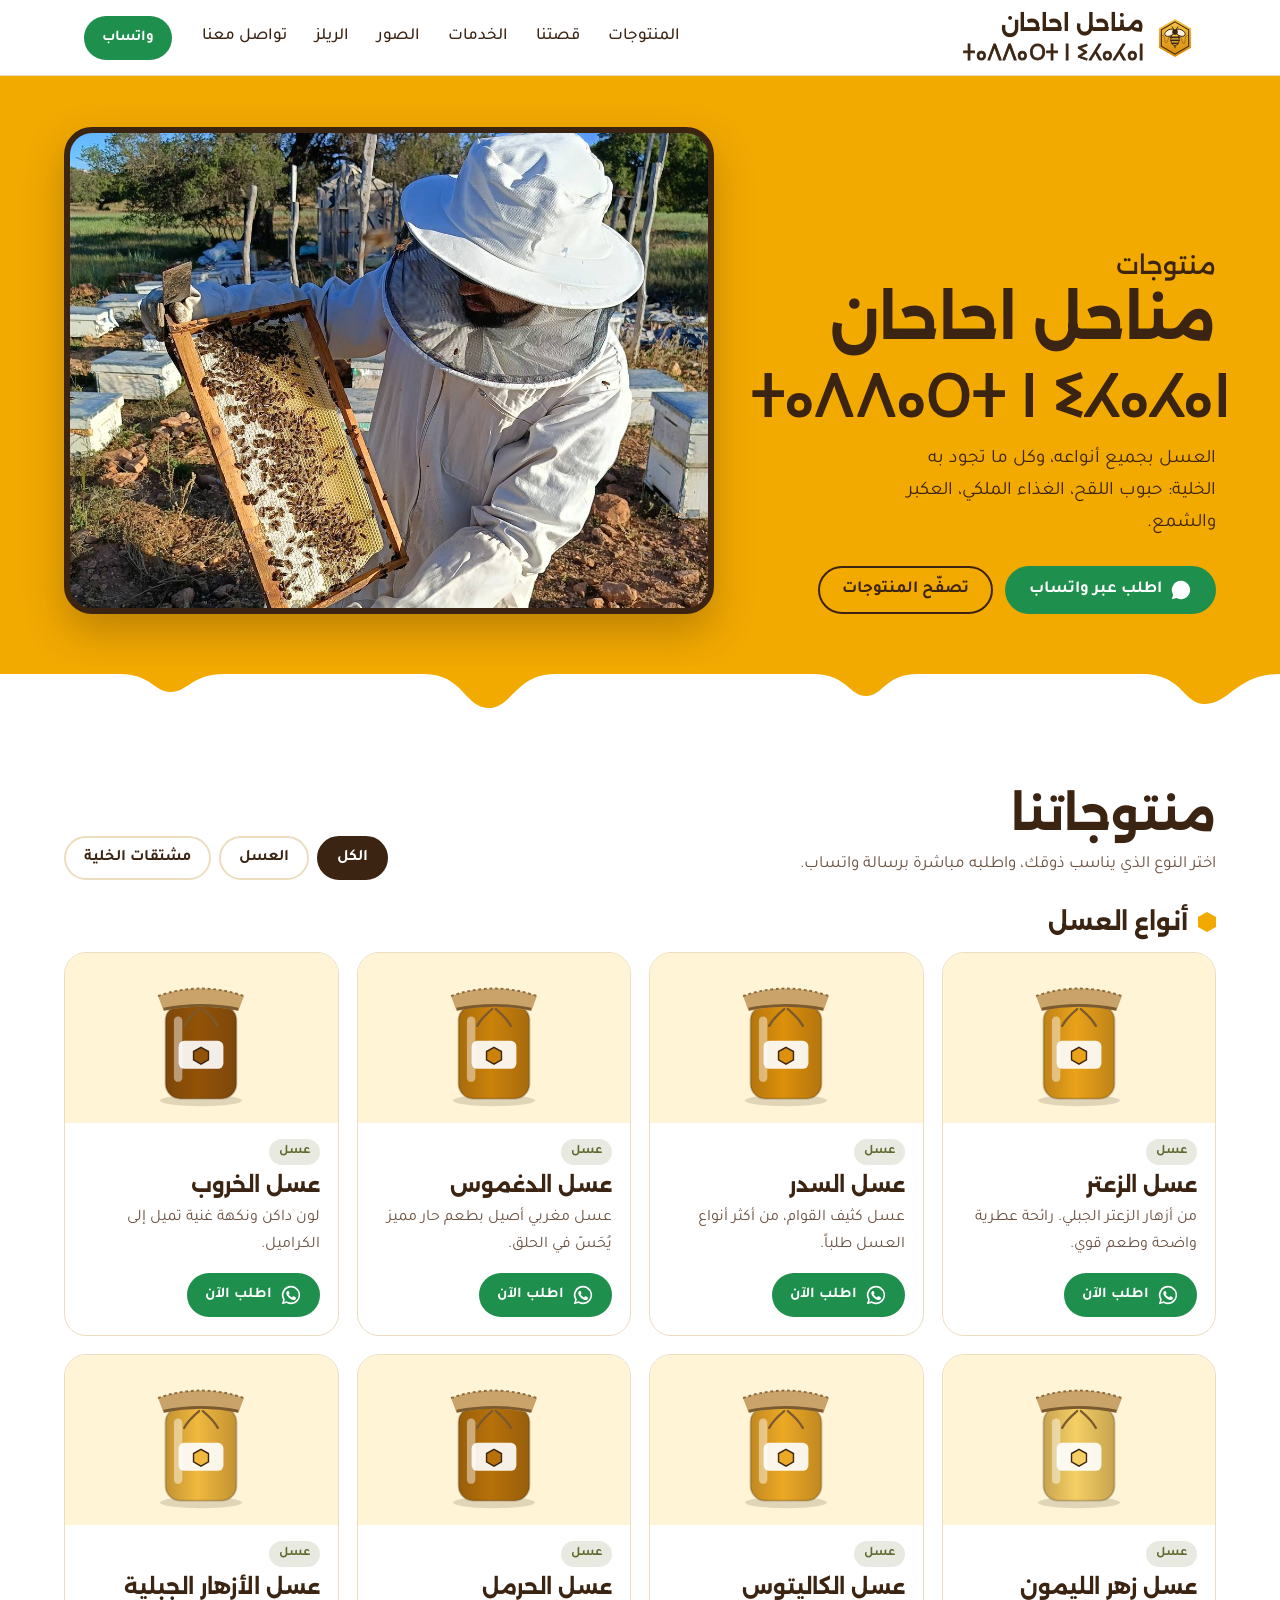
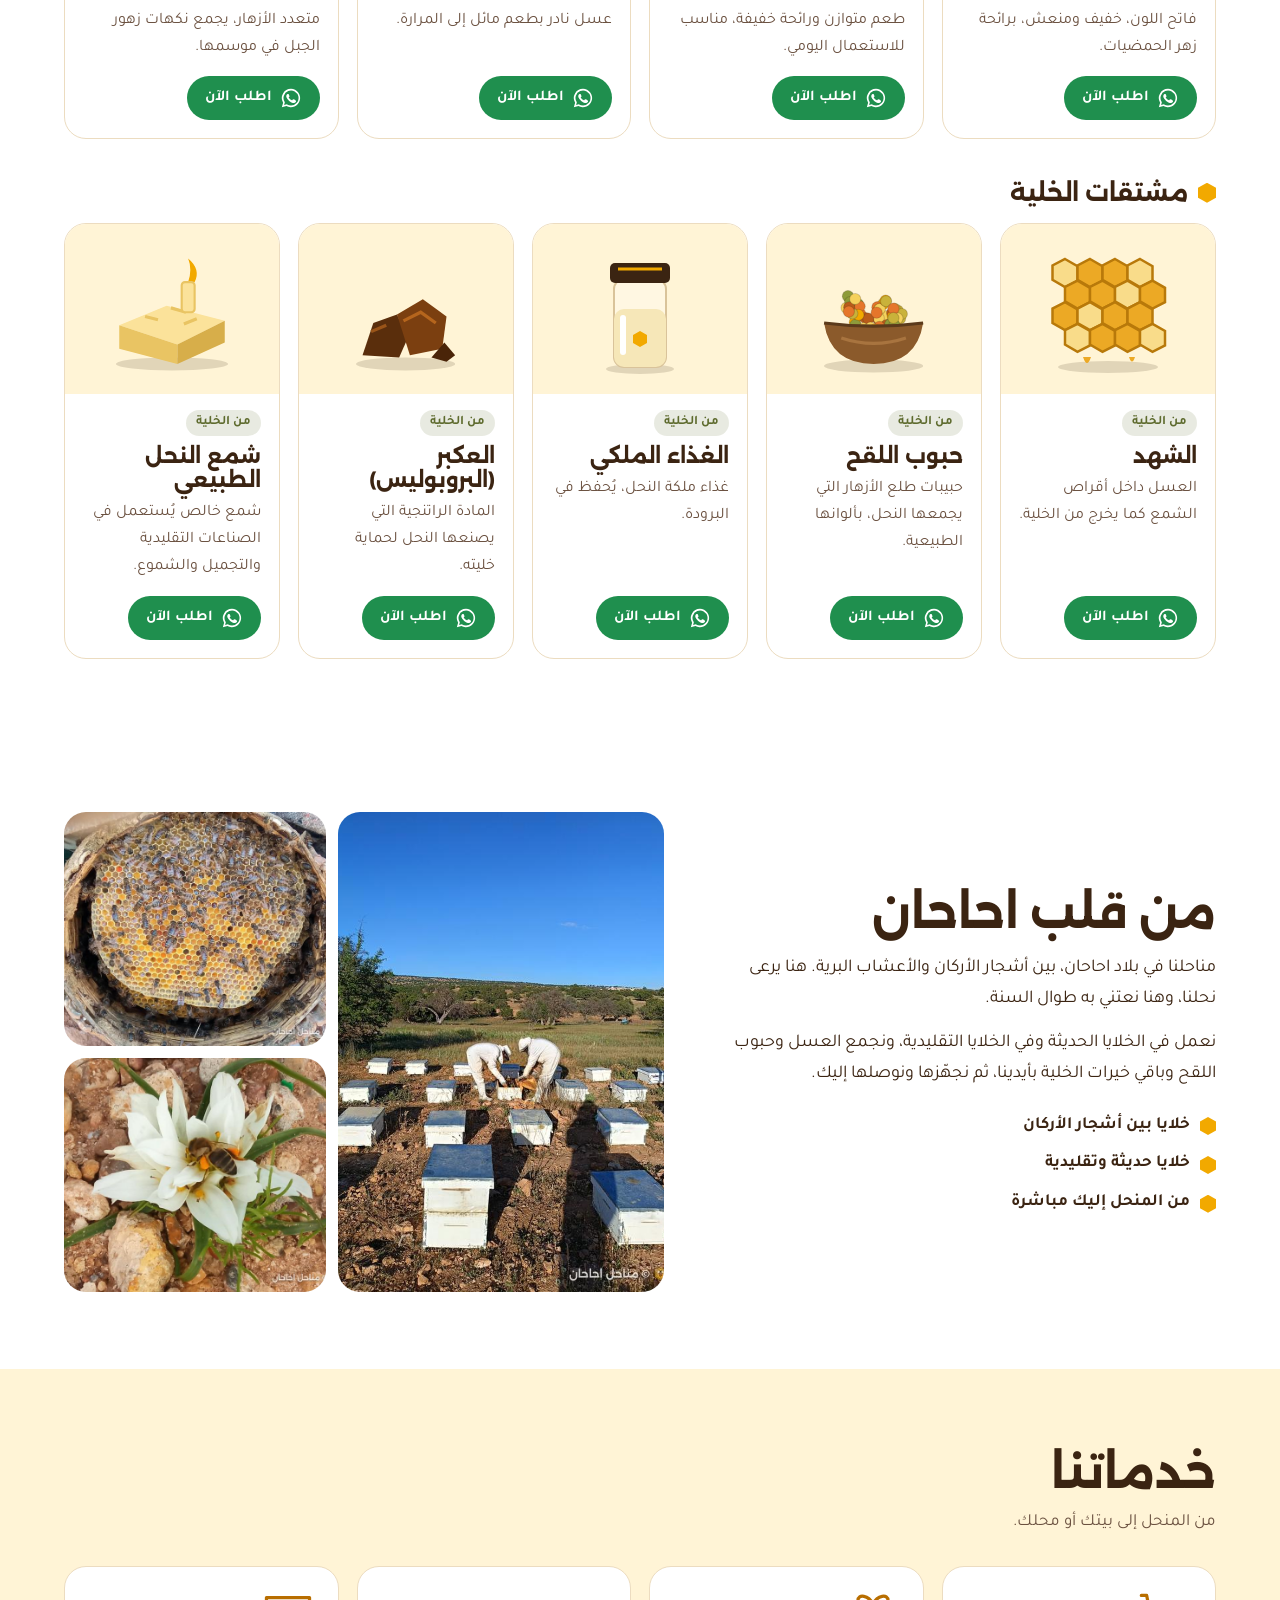
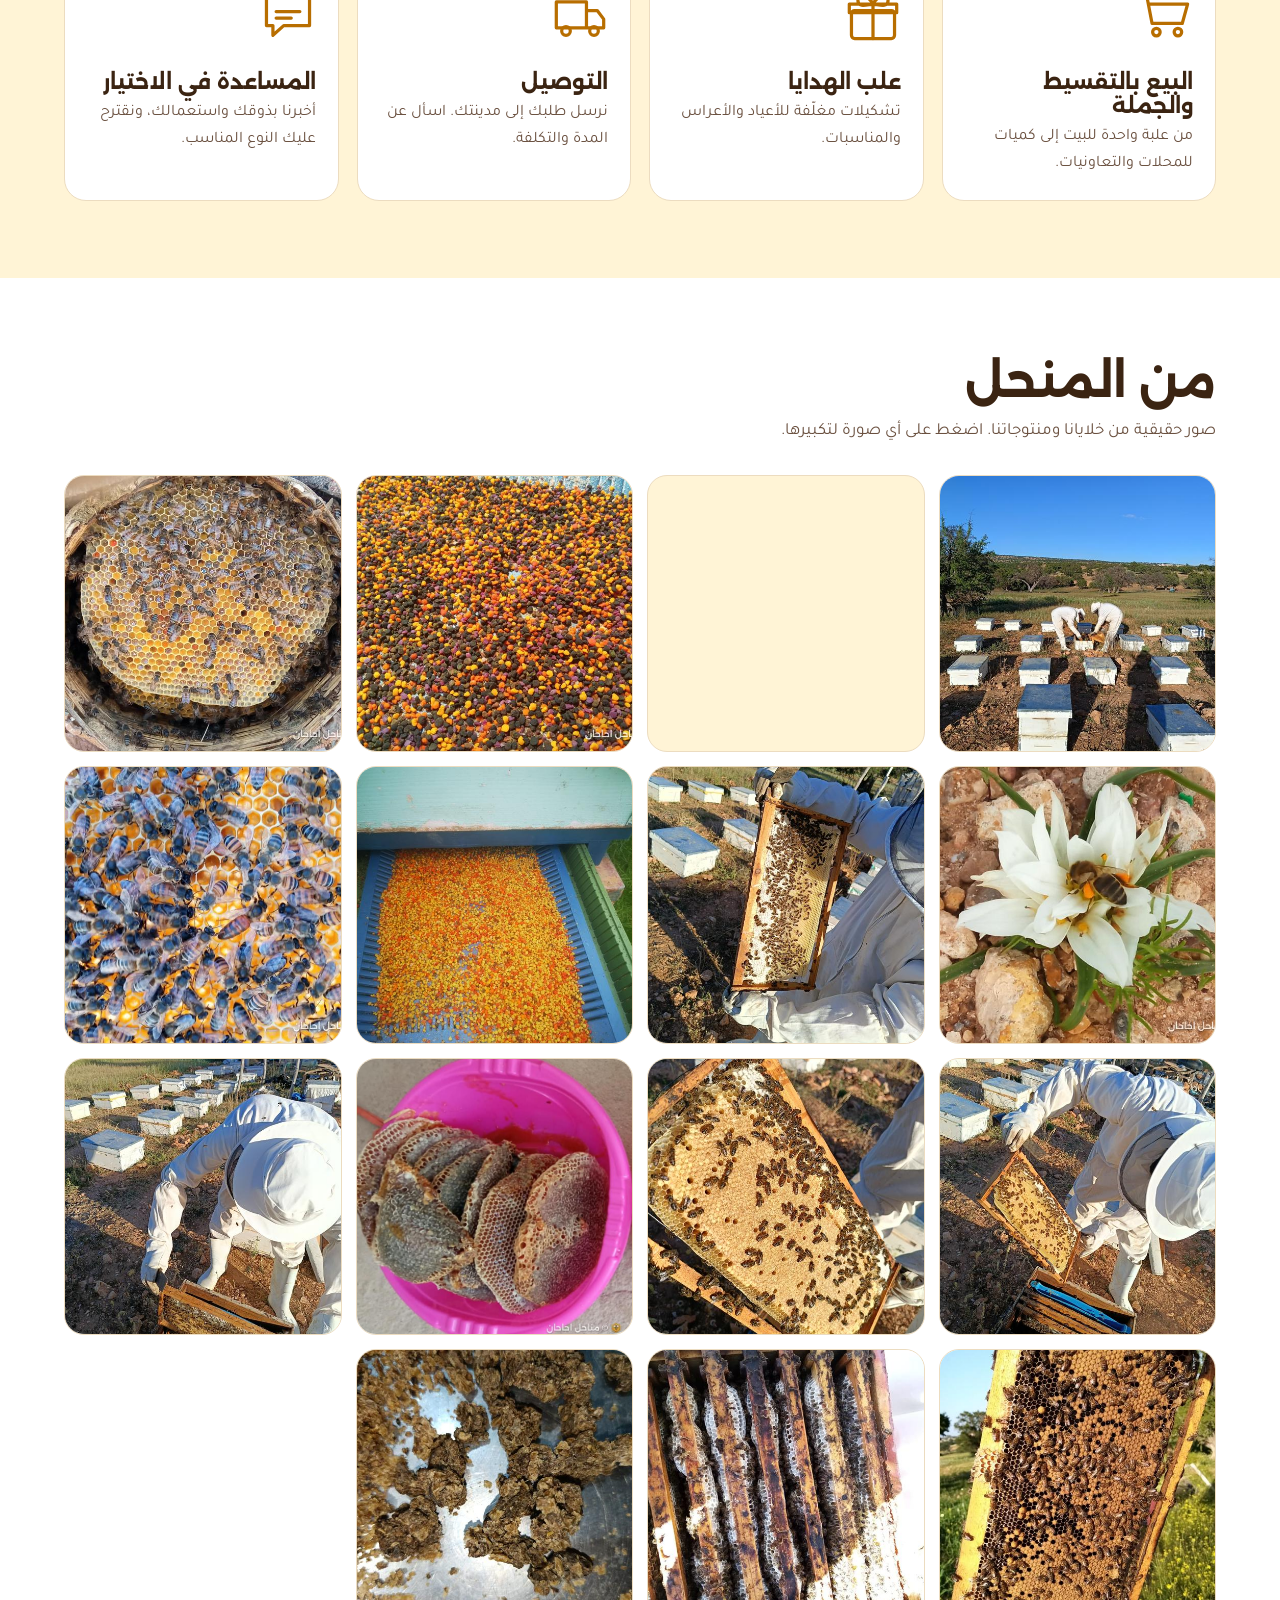
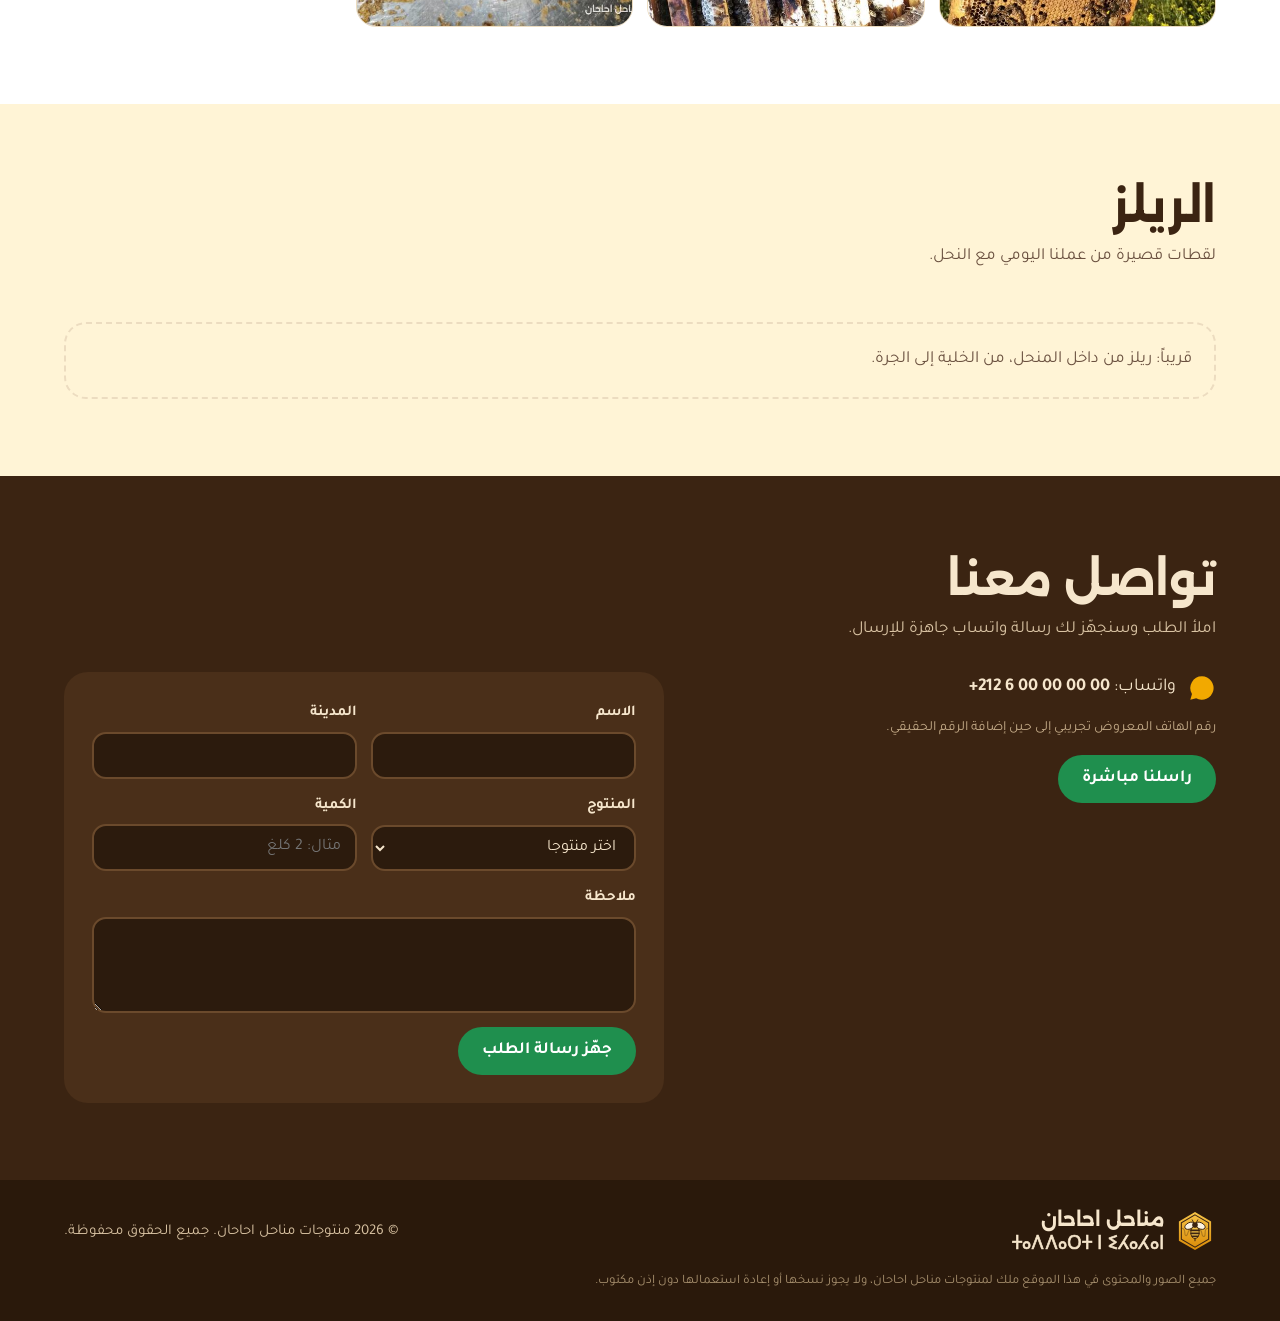
==== commit 33e23f10: "Add real apiary photos: hero, story section, gallery with lightbox Photos are resized, stripped of p" ====
--- a/index.html
+++ b/index.html
@@ -7,7 +7,7 @@
 <meta name="description" content="منتوجات مناحل احاحان: العسل بجميع أنواعه، حبوب اللقح، الغذاء الملكي، العكبر وشمع النحل. اطلب مباشرة عبر واتساب.">
 <meta property="og:title" content="منتوجات مناحل احاحان · ⵜⴰⴷⴷⴰⵔⵜ ⵏ ⵉⵃⴰⵃⴰⵏ">
 <meta property="og:description" content="العسل بجميع أنواعه وكل مشتقات الخلية.">
-<meta property="og:image" content="https://manahil-ahahan.github.io/assets/logo-original.jpg">
+<meta property="og:image" content="https://manahil-ahahan.github.io/images/gallery/apiary.jpg">
 <meta property="og:url" content="https://manahil-ahahan.github.io/">
 <meta property="og:type" content="website">
 <meta property="og:locale" content="ar_MA">
@@ -25,6 +25,7 @@
     <a class="brand" href="#top"><img src="assets/logo.svg" alt="" width="42" height="42"><span class="bn">مناحل احاحان<span class="tz" lang="zgh" dir="ltr">ⵜⴰⴷⴷⴰⵔⵜ ⵏ ⵉⵃⴰⵃⴰⵏ</span></span></a>
     <div class="links">
       <a href="#products">المنتوجات</a>
+      <a href="#about">قصتنا</a>
       <a href="#services">الخدمات</a>
       <a href="#gallery">الصور</a>
       <a href="#reels">الريلز</a>
@@ -47,7 +48,7 @@
           <a class="btn ghost" href="#products">تصفّح المنتوجات</a>
         </div>
       </div>
-      <div class="comb" id="comb"></div>
+      <figure class="hero-photo" id="herophoto"></figure>
     </div>
   </section>
   <svg class="drip" viewBox="0 0 1200 46" preserveAspectRatio="none" aria-hidden="true"><path fill="currentColor" d="M0 0h1200v8c-40 0-48 30-70 30s-20-30-60-30H860c-30 0-32 22-48 22s-18-22-50-22H520c-36 0-40 34-62 34s-24-34-60-34H210c-30 0-34 18-50 18s-18-18-48-18H0Z"/></svg>
@@ -69,6 +70,17 @@
     </div>
   </section>
 
+  <section class="band about" id="about">
+    <div class="wrap">
+      <div class="atext">
+        <h2 id="about-title"></h2>
+        <div id="about-text"></div>
+        <ul class="points" id="about-points"></ul>
+      </div>
+      <div class="aphotos" id="about-photos"></div>
+    </div>
+  </section>
+
   <section class="band svc" id="services">
     <div class="wrap">
       <h2>خدماتنا</h2>
@@ -80,7 +92,7 @@
   <section class="band" id="gallery">
     <div class="wrap">
       <h2>من المنحل</h2>
-      <p class="lead">صور من خلايانا ومنتوجاتنا.</p>
+      <p class="lead">صور حقيقية من خلايانا ومنتوجاتنا. اضغط على أي صورة لتكبيرها.</p>
       <div class="gal" id="gal"></div>
     </div>
   </section>
@@ -134,9 +146,17 @@
   <div class="wrap">
     <a class="brand" href="#top"><img src="assets/logo.svg" alt="" width="34" height="34"><span class="bn">مناحل احاحان<span class="tz" lang="zgh" dir="ltr">ⵜⴰⴷⴷⴰⵔⵜ ⵏ ⵉⵃⴰⵃⴰⵏ</span></span></a>
     <div class="social" id="footsoc"></div>
-    <span>© <span id="year"></span> منتوجات مناحل احاحان</span>
+    <span>© <span id="year"></span> منتوجات مناحل احاحان. جميع الحقوق محفوظة.</span>
+    <p class="rights">جميع الصور والمحتوى في هذا الموقع ملك لمنتوجات مناحل احاحان، ولا يجوز نسخها أو إعادة استعمالها دون إذن مكتوب.</p>
   </div>
 </footer>
+
+<dialog class="lb" id="lb" aria-label="عرض الصورة">
+  <figure><img id="lbimg" alt=""><figcaption id="lbcap"></figcaption></figure>
+  <button class="lbx" type="button" id="lbclose" aria-label="إغلاق">✕</button>
+  <button class="lbn prev" type="button" id="lbprev" aria-label="الصورة السابقة">›</button>
+  <button class="lbn next" type="button" id="lbnext" aria-label="الصورة التالية">‹</button>
+</dialog>
 
 <script src="js/data.js"></script>
 <script src="js/main.js"></script>
--- a/css/style.css
+++ b/css/style.css
@@ -1,6 +1,6 @@
 /* VOICE   warm, artisanal, trustworthy: a family apiary talking to customers
    IDEA    the honeycomb frame: every section is a hive cell, honey drips between bands
-   PICTURE a hero honeycomb wall filling with honey, a bee flying a dotted path, a jar in front
+   PICTURE real photos from the apiary: the beekeeper in the hero, hives among argan trees in the story band
    COLOUR  honey #F2A900 fields, comb-brown ink #3B2412, olive leaf #5E6B2E accent, white ground
    TYPE    Alexandria (display, close to the logo lettering) + Tajawal (text) + Noto Sans Tifinagh (Amazigh name)
    LAYOUT  laptop: title + CTA beside a wide comb picture; phone: title, picture, buttons stacked */
@@ -62,10 +62,10 @@
 .hero p{font-size:19px;margin-top:16px;max-width:34ch}
 .hero .cta{display:flex;flex-wrap:wrap;gap:12px;margin:26px 0 clamp(28px,4vw,56px)}
 .hero .btn.ghost{color:#3B2412}
-.comb{aspect-ratio:7/5;width:100%}
-.comb svg{width:100%;height:100%;display:block}
+.hero-photo{margin:0 0 clamp(28px,4vw,56px);aspect-ratio:4/3;border-radius:28px;overflow:hidden;border:6px solid #3B2412;box-shadow:0 18px 40px rgba(59,36,18,.28);background:#3B2412}
+.hero-photo img{width:100%;height:100%;object-fit:cover;object-position:50% 42%}
 .drip{display:block;width:100%;height:46px;color:var(--honey)}
-@media(max-width:760px){.hero .wrap{grid-template-columns:minmax(0,1fr)}.hero .text{order:0}.comb{order:1;margin-inline:-16px;width:calc(100% + 32px)}.hero .cta{order:2;margin-top:6px}}
+@media(max-width:760px){.hero .wrap{grid-template-columns:minmax(0,1fr)}.hero .text{order:0}.hero-photo{order:1;margin-bottom:0}.hero .cta{order:2;margin-top:6px}}
 
 /* products */
 .head{display:flex;flex-wrap:wrap;align-items:end;justify-content:space-between;gap:16px;margin-bottom:28px}
@@ -88,6 +88,18 @@
 .prod p{color:var(--soft);font-size:16px;flex:1}
 .prod .btn{align-self:flex-start;margin-top:6px}
 
+/* about */
+.about .wrap{display:grid;grid-template-columns:minmax(0,5fr) minmax(0,6fr);gap:clamp(24px,4vw,56px);align-items:center}
+.atext p{margin-top:14px;font-size:18px;max-width:52ch}
+.points{list-style:none;padding:0;margin:22px 0 0;display:grid;gap:10px}
+.points li{display:flex;align-items:center;gap:10px;font-weight:700}
+.points li::before{content:"";flex:none;width:16px;height:18px;background:var(--honey);clip-path:polygon(50% 0,100% 25%,100% 75%,50% 100%,0 75%,0 25%)}
+.aphotos{display:grid;grid-template-columns:1.25fr 1fr;grid-template-rows:1fr 1fr;gap:12px;aspect-ratio:5/4}
+.aphotos figure{margin:0;border-radius:22px;overflow:hidden;background:var(--honey2)}
+.aphotos .ap0{grid-row:1/3}
+.aphotos img{width:100%;height:100%;object-fit:cover}
+@media(max-width:760px){.about .wrap{grid-template-columns:minmax(0,1fr)}}
+
 /* services */
 .svc{background:var(--honey2)}
 .svcs{display:grid;grid-template-columns:repeat(auto-fit,minmax(min(100%,230px),1fr));gap:18px;margin-top:28px}
@@ -97,8 +109,21 @@
 
 /* gallery + reels */
 .gal{display:grid;grid-template-columns:repeat(auto-fill,minmax(min(100%,220px),1fr));gap:14px;margin-top:28px}
-.gal figure{margin:0;border-radius:20px;overflow:hidden;aspect-ratio:1;background:var(--honey2);border:1px solid var(--line)}
-.gal img{width:100%;height:100%;object-fit:cover}
+.gi{display:block;padding:0;margin:0;border:1px solid var(--line);border-radius:20px;overflow:hidden;aspect-ratio:1;background:var(--honey2);cursor:zoom-in}
+.gi img{width:100%;height:100%;object-fit:cover;transition:transform .4s}
+.gi:hover img{transform:scale(1.04)}
+.gi:focus-visible{outline:3px solid var(--amber);outline-offset:2px}
+@media(max-width:600px){.gal{grid-template-columns:repeat(2,minmax(0,1fr));gap:8px}.gi{border-radius:14px}}
+.lb{border:0;padding:0;background:transparent;max-width:100vw;max-height:100vh;width:100vw;height:100vh;overflow:hidden}
+.lb::backdrop{background:rgba(20,12,5,.92)}
+.lb figure{margin:0;height:100%;display:grid;grid-template-rows:minmax(0,1fr) auto;place-items:center;padding:56px 16px 16px}
+.lb img{max-width:100%;max-height:100%;object-fit:contain;border-radius:12px}
+.lb figcaption{color:#F6E6CC;padding-top:10px;text-align:center}
+.lb button{position:absolute;width:52px;height:52px;border-radius:50%;border:0;background:rgba(255,255,255,.14);color:#fff;font-size:28px;line-height:1;cursor:pointer}
+.lb button:hover{background:rgba(255,255,255,.26)}
+.lbx{top:12px;left:12px}
+.lbn{top:50%;translate:0 -50%}
+.lbn.prev{right:12px}.lbn.next{left:12px}
 .reels{display:grid;grid-template-columns:repeat(auto-fill,minmax(min(100%,210px),1fr));gap:16px;margin-top:28px}
 .reel{border-radius:24px;overflow:hidden;aspect-ratio:9/16;background:#000;border:6px solid var(--ink)}
 .reel video{width:100%;height:100%;object-fit:cover}
@@ -131,4 +156,5 @@
 footer{background:#2a190b;color:#d9c3a3;padding:28px max(5vw,16px);font-size:15px}
 footer .wrap{display:flex;flex-wrap:wrap;gap:16px;align-items:center;justify-content:space-between}
 footer .brand{color:#F6E6CC;font-size:19px}
+footer .rights{flex-basis:100%;margin:0;font-size:13px;color:#a8916f}
 
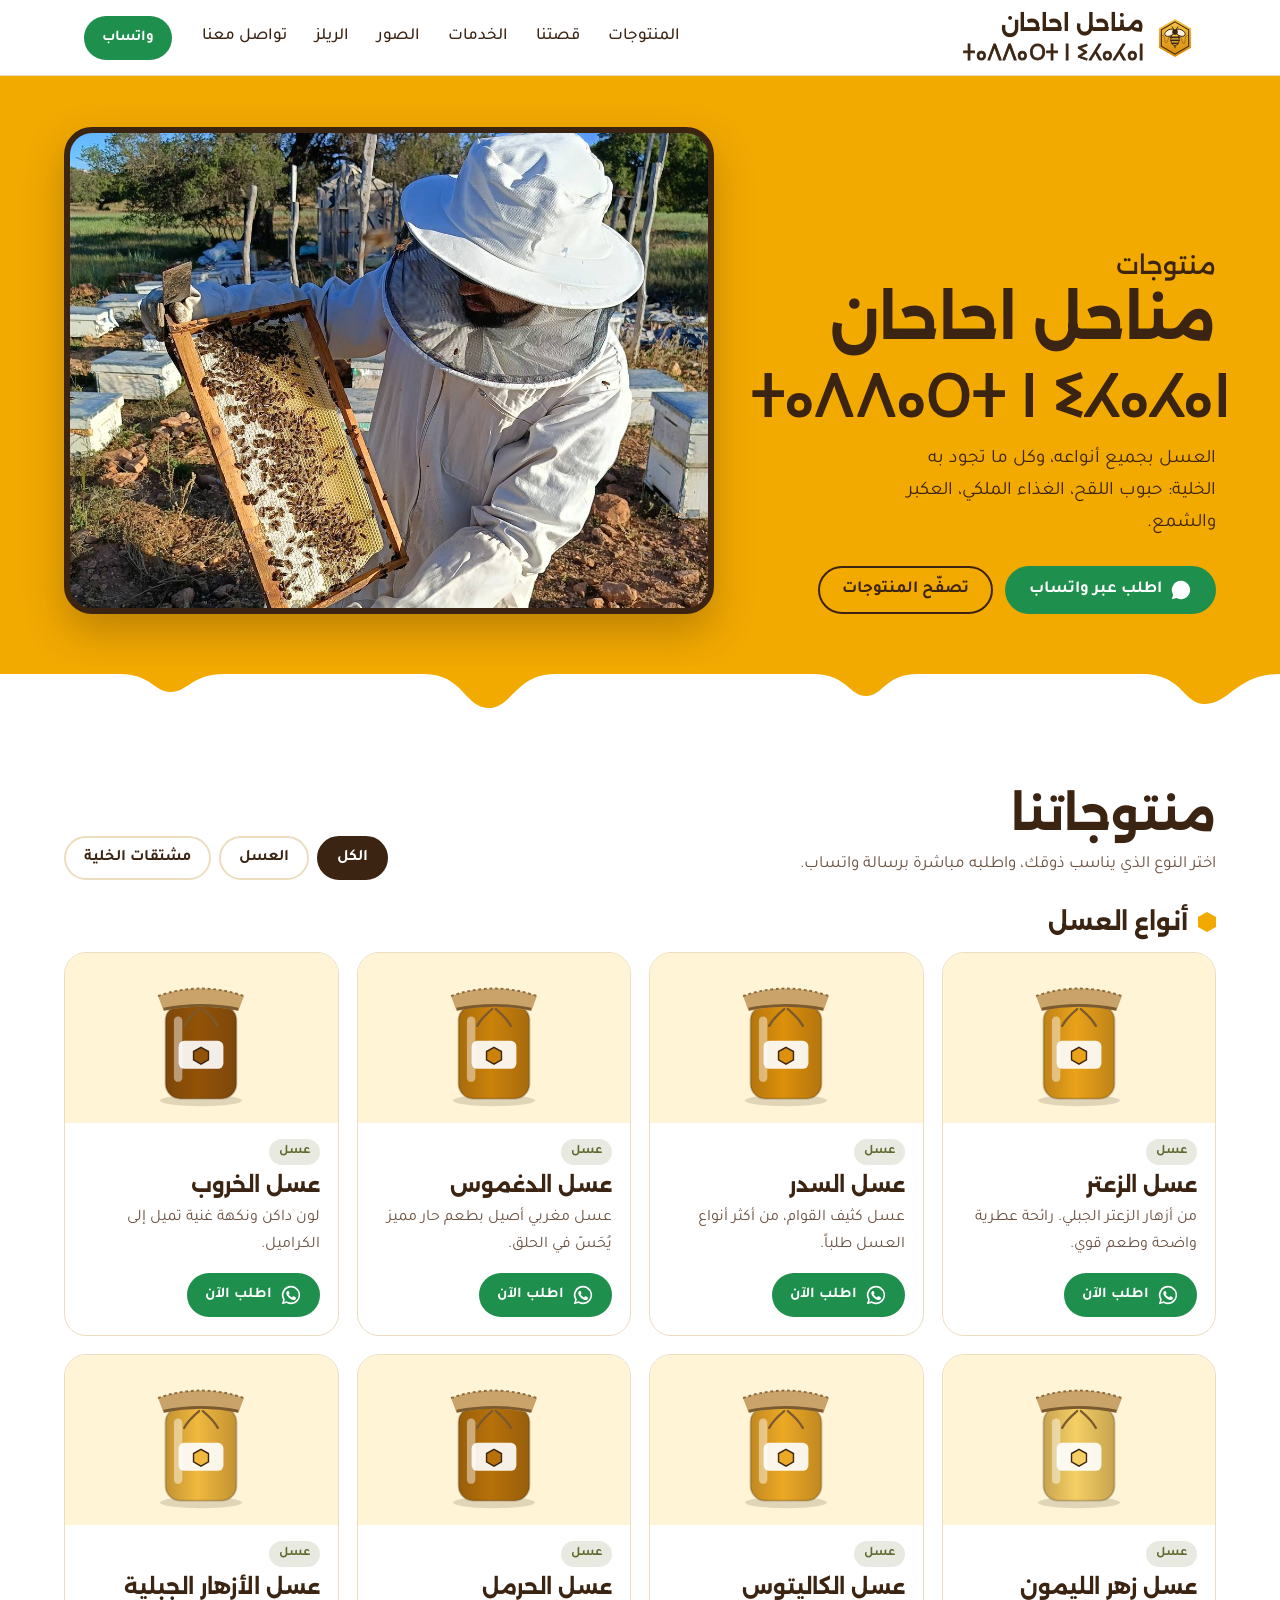
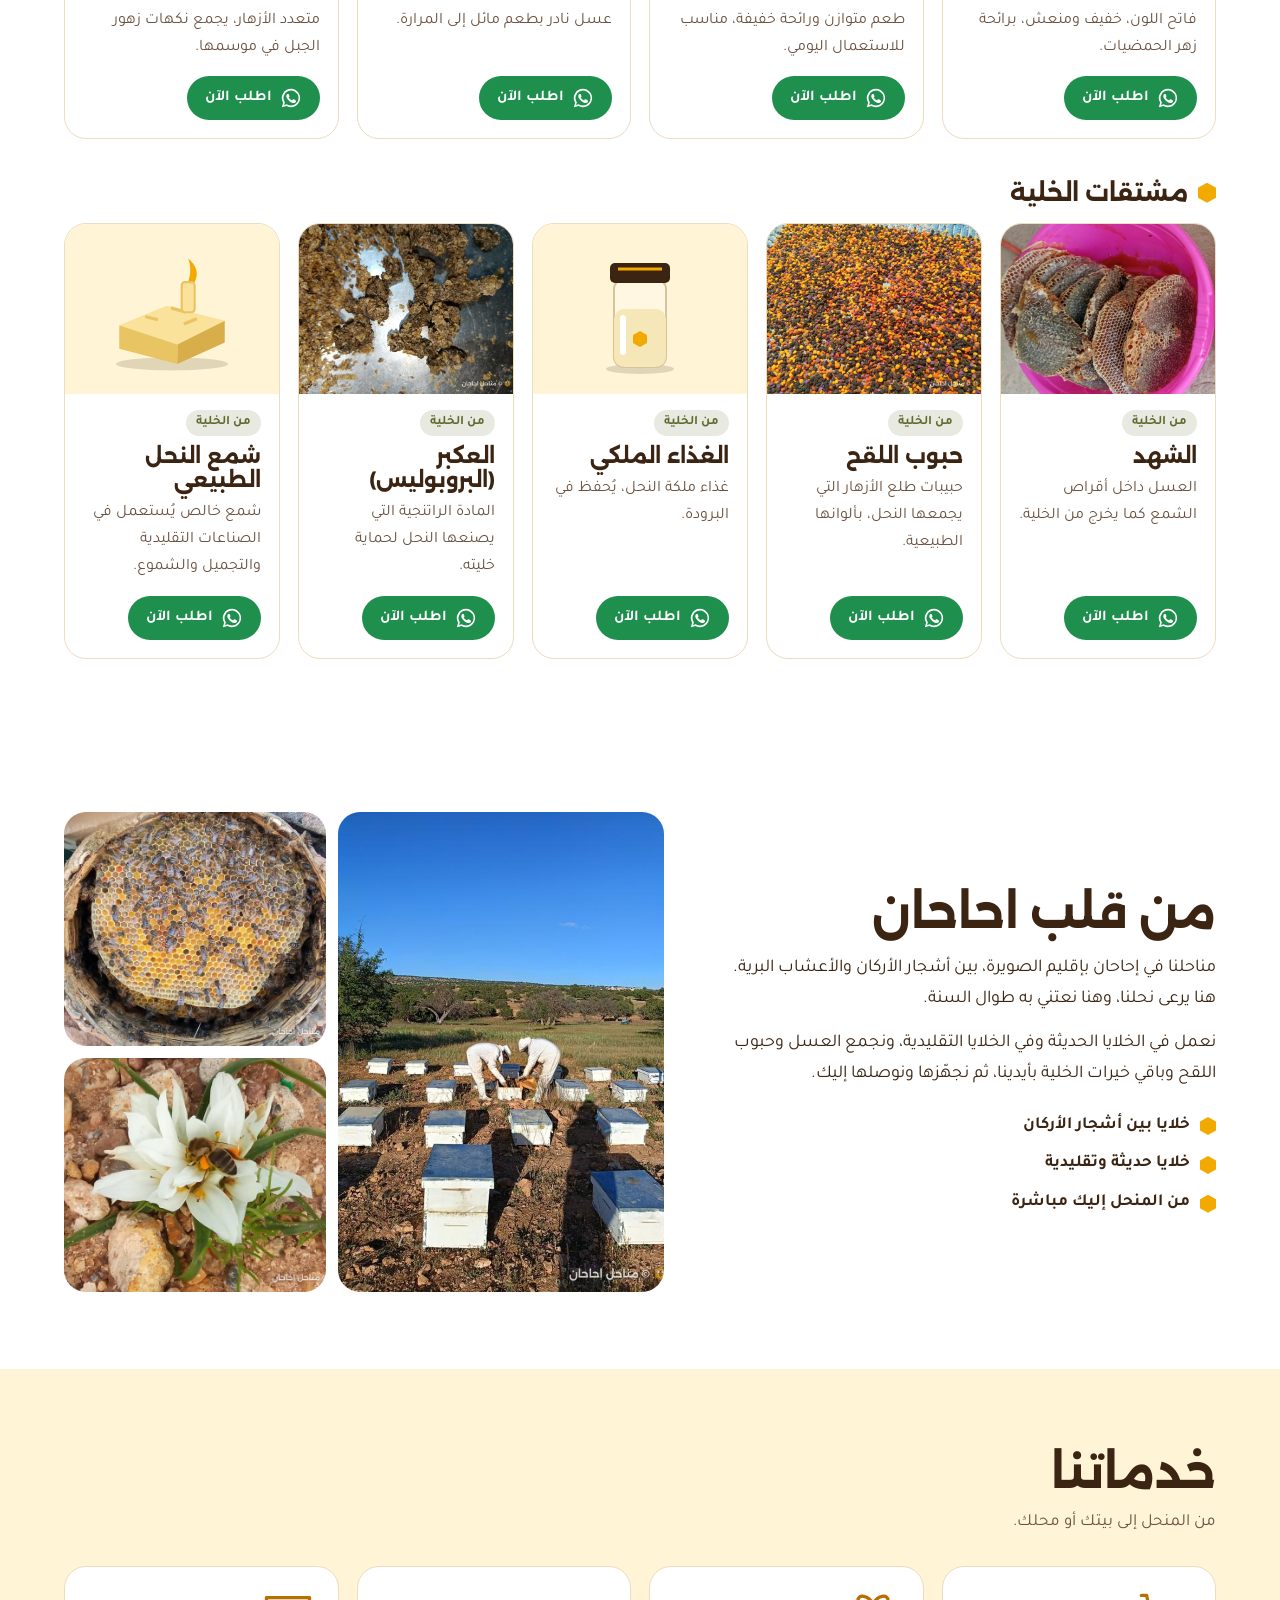
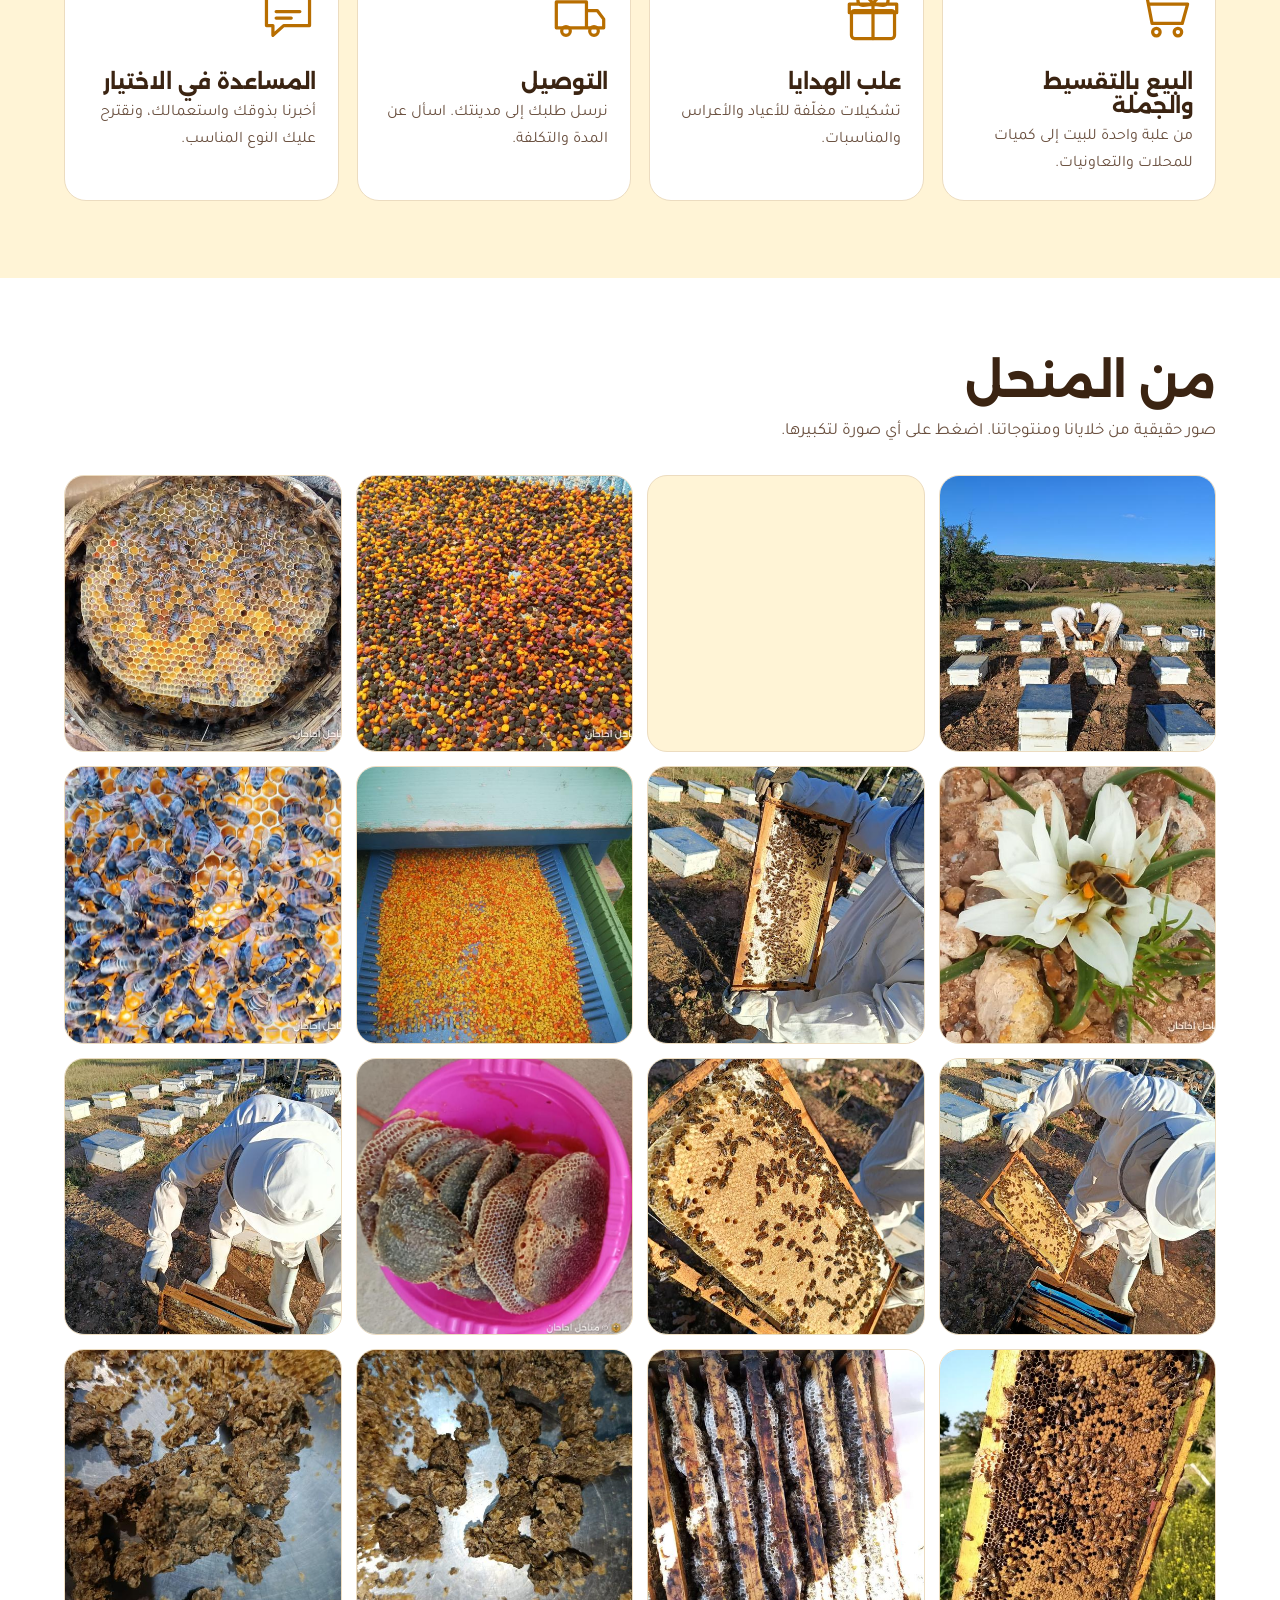
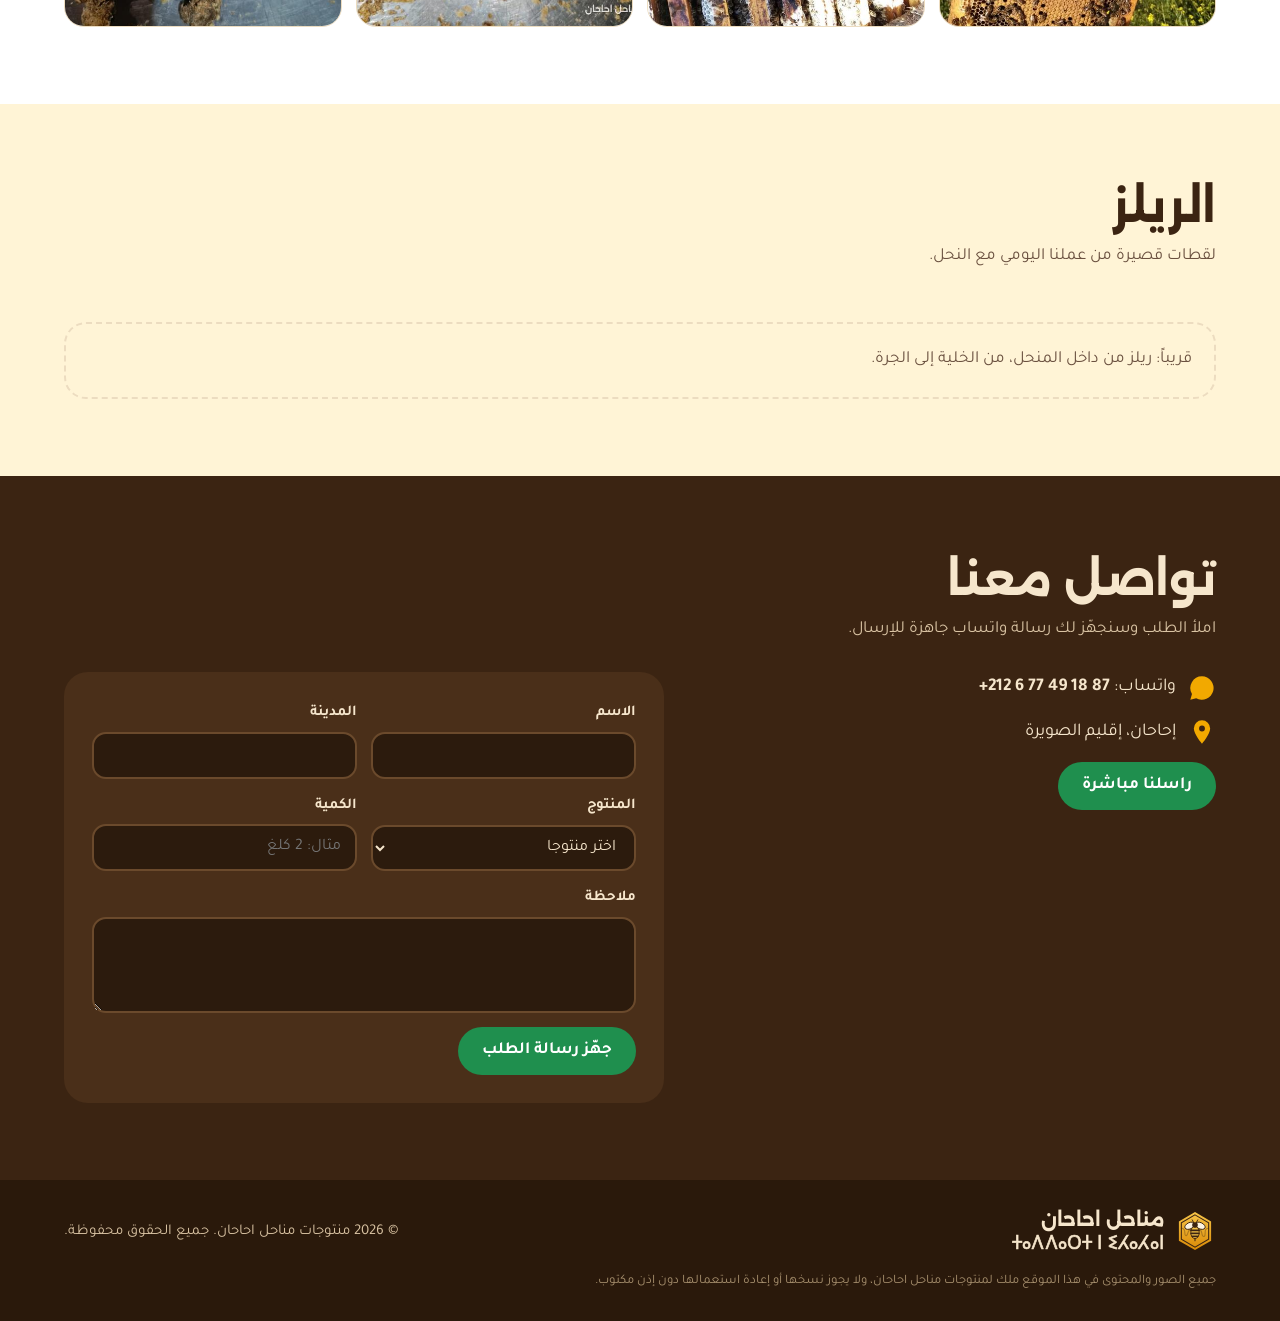
==== commit 0edbd091: "Add apiary location: Ihahan, Essaouira province Co-Authored-By: Claude Opus 5.5 <noreply@anthropic.c" ====
--- a/index.html
+++ b/index.html
@@ -4,9 +4,9 @@
 <meta charset="utf-8">
 <meta name="viewport" content="width=device-width, initial-scale=1">
 <title>مناحل احاحان · ⵜⴰⴷⴷⴰⵔⵜ ⵏ ⵉⵃⴰⵃⴰⵏ</title>
-<meta name="description" content="منتوجات مناحل احاحان: العسل بجميع أنواعه، حبوب اللقح، الغذاء الملكي، العكبر وشمع النحل. اطلب مباشرة عبر واتساب.">
+<meta name="description" content="منتوجات مناحل احاحان من إحاحان، إقليم الصويرة: العسل بجميع أنواعه، حبوب اللقح، الغذاء الملكي، العكبر وشمع النحل. اطلب مباشرة عبر واتساب.">
 <meta property="og:title" content="منتوجات مناحل احاحان · ⵜⴰⴷⴷⴰⵔⵜ ⵏ ⵉⵃⴰⵃⴰⵏ">
-<meta property="og:description" content="العسل بجميع أنواعه وكل مشتقات الخلية.">
+<meta property="og:description" content="العسل بجميع أنواعه وكل مشتقات الخلية، من إحاحان، إقليم الصويرة.">
 <meta property="og:image" content="https://manahil-ahahan.github.io/images/gallery/apiary.jpg">
 <meta property="og:url" content="https://manahil-ahahan.github.io/">
 <meta property="og:type" content="website">
--- a/css/style.css
+++ b/css/style.css
@@ -83,6 +83,8 @@
 .prod{display:flex;flex-direction:column;background:var(--card);border:1px solid var(--line);border-radius:22px;overflow:hidden}
 .prod .pic{background:var(--honey2);height:170px;display:grid;place-items:center}
 .prod .pic svg{height:140px;width:auto}
+.prod .pic.real{display:block;overflow:hidden}
+.prod .pic.real img{width:100%;height:100%;object-fit:cover}
 .prod .body{padding:16px 18px 18px;display:flex;flex-direction:column;gap:8px;flex:1}
 .tag{align-self:flex-start;font-size:13px;font-weight:700;color:var(--olive);background:color-mix(in srgb,var(--olive) 14%,transparent);padding:2px 10px;border-radius:999px}
 .prod p{color:var(--soft);font-size:16px;flex:1}
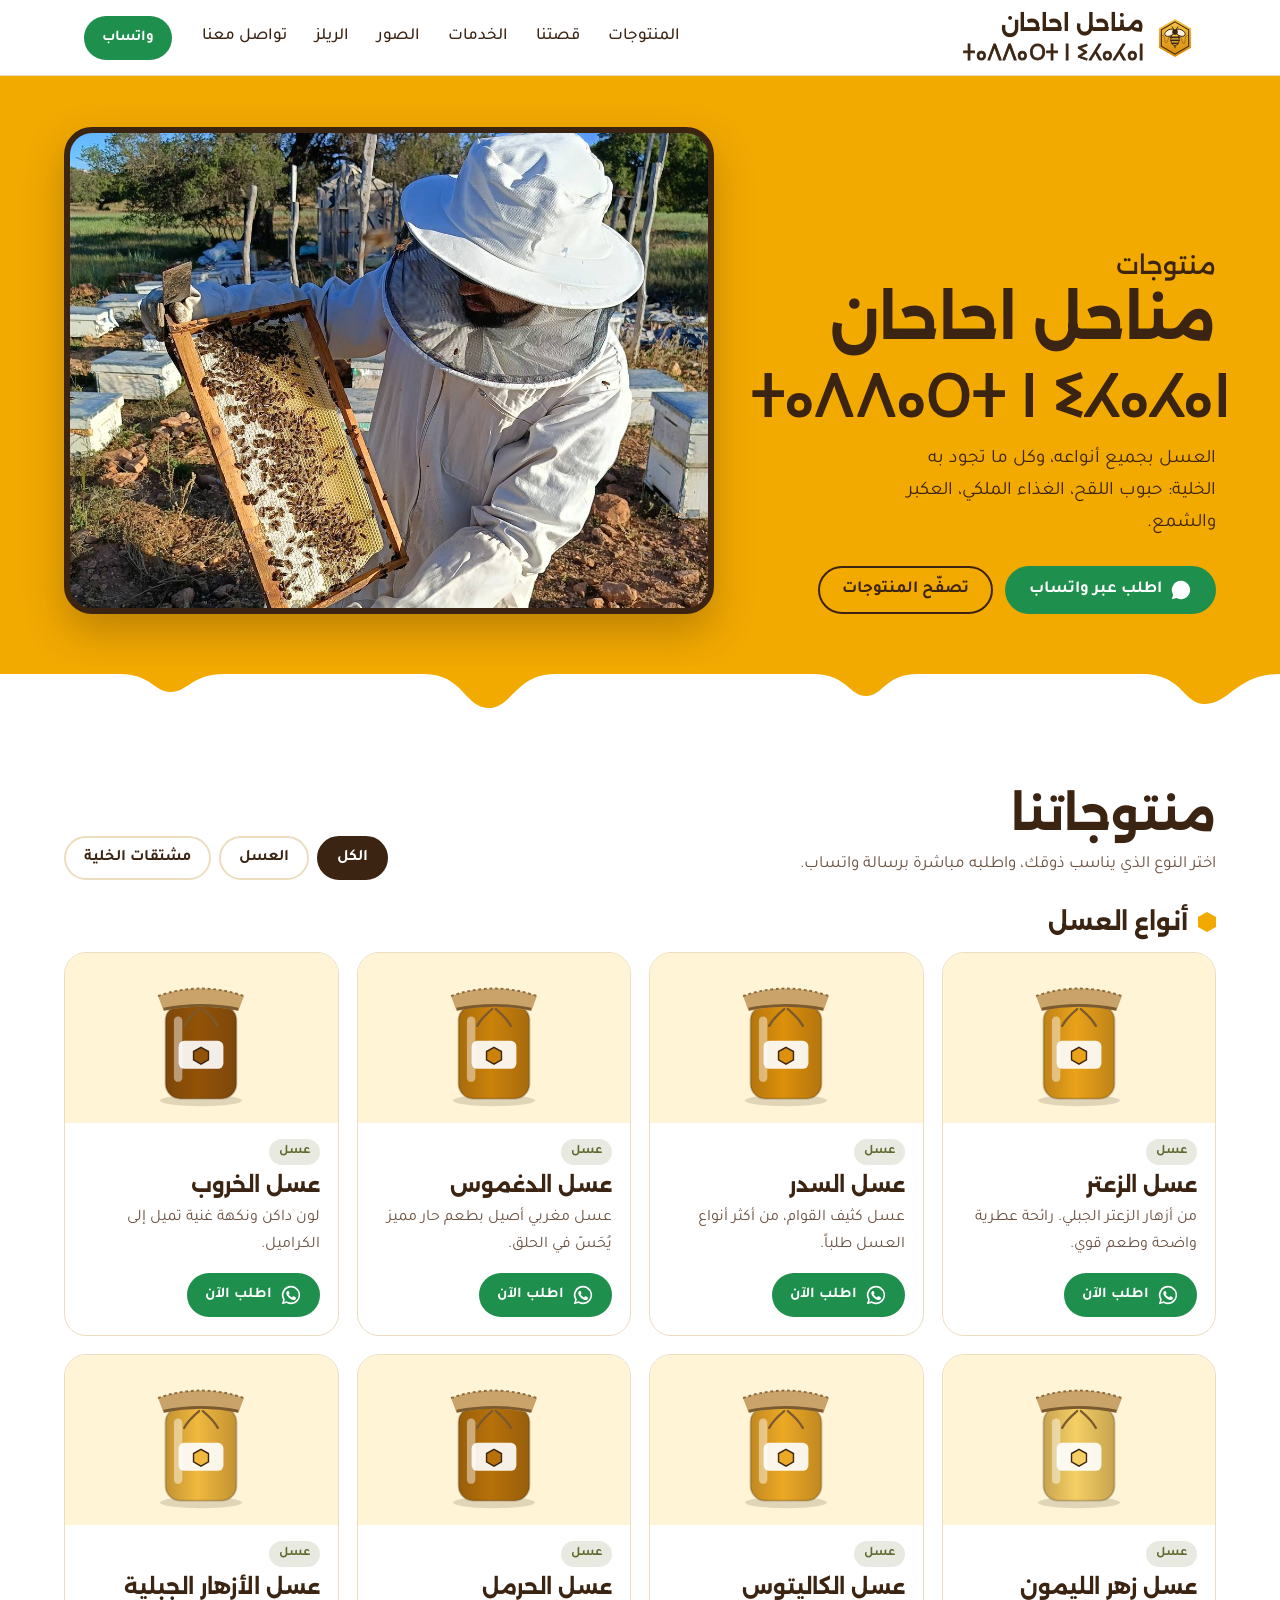
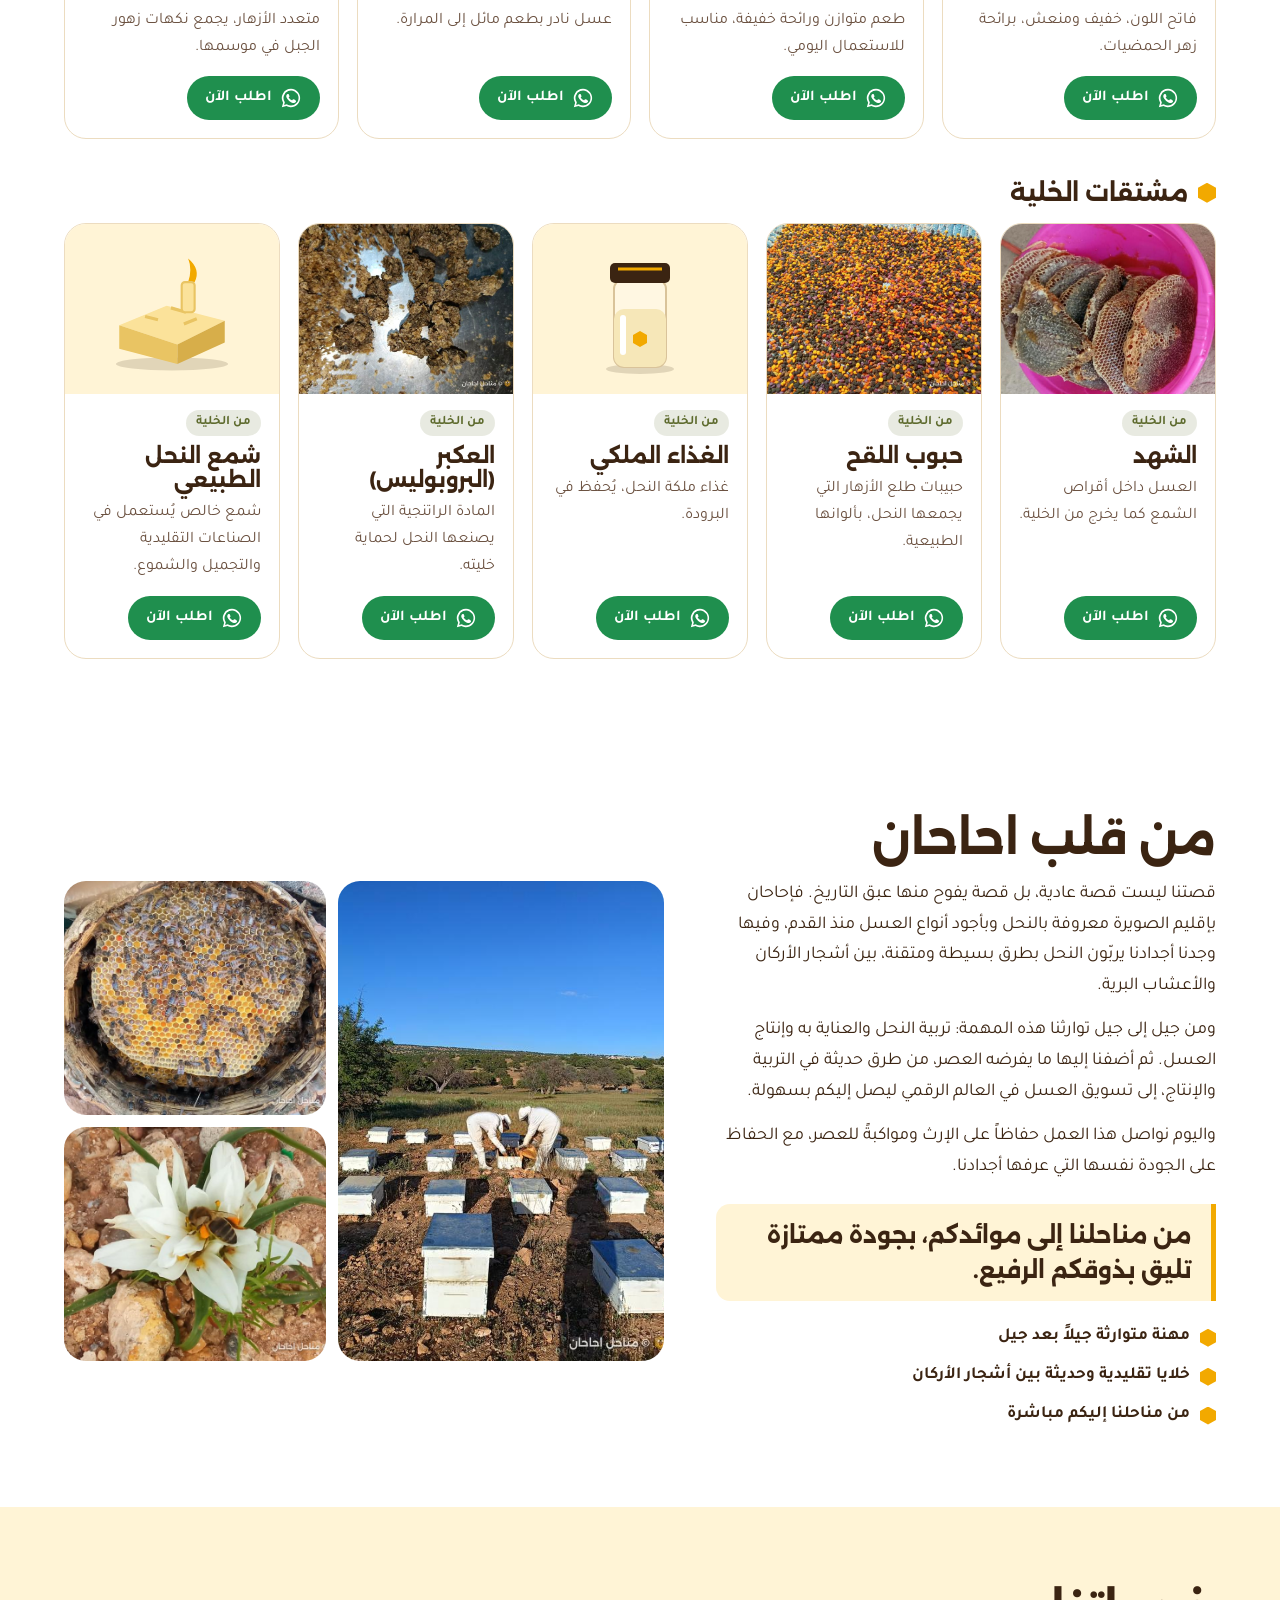
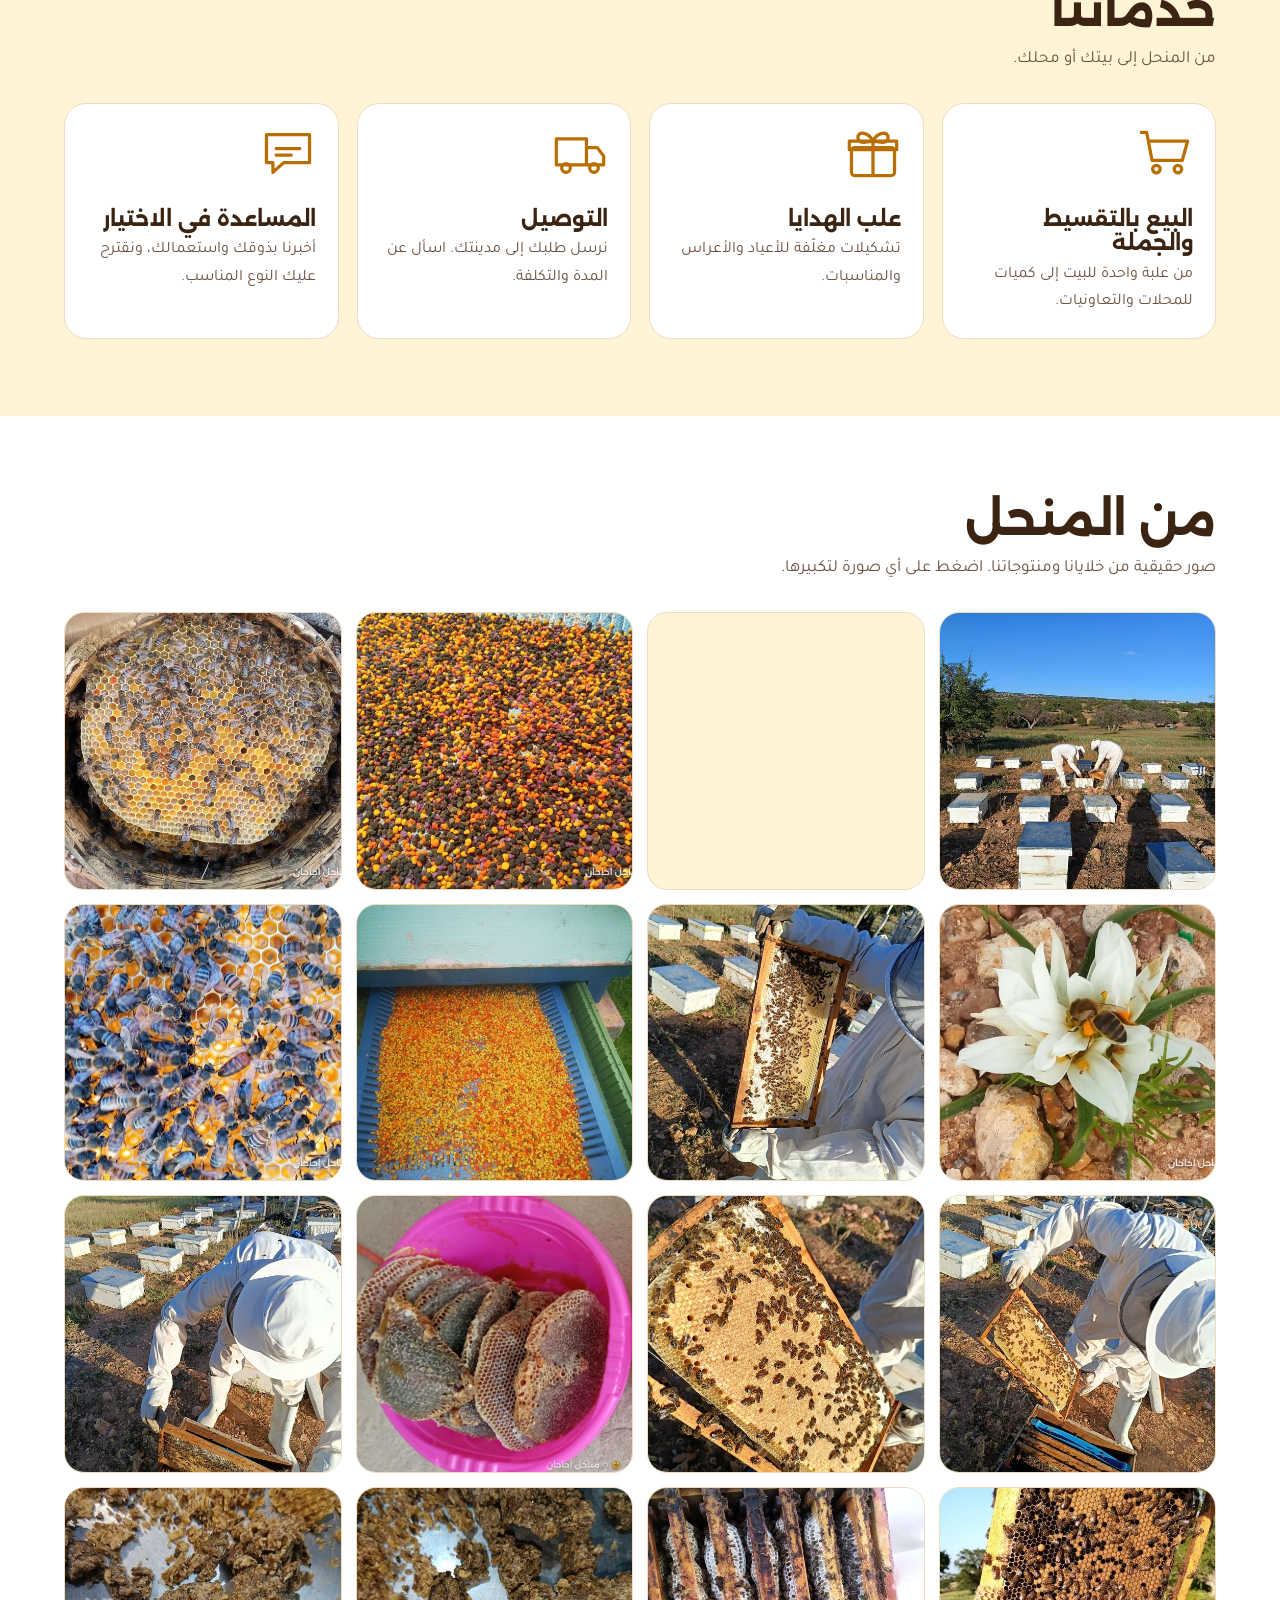
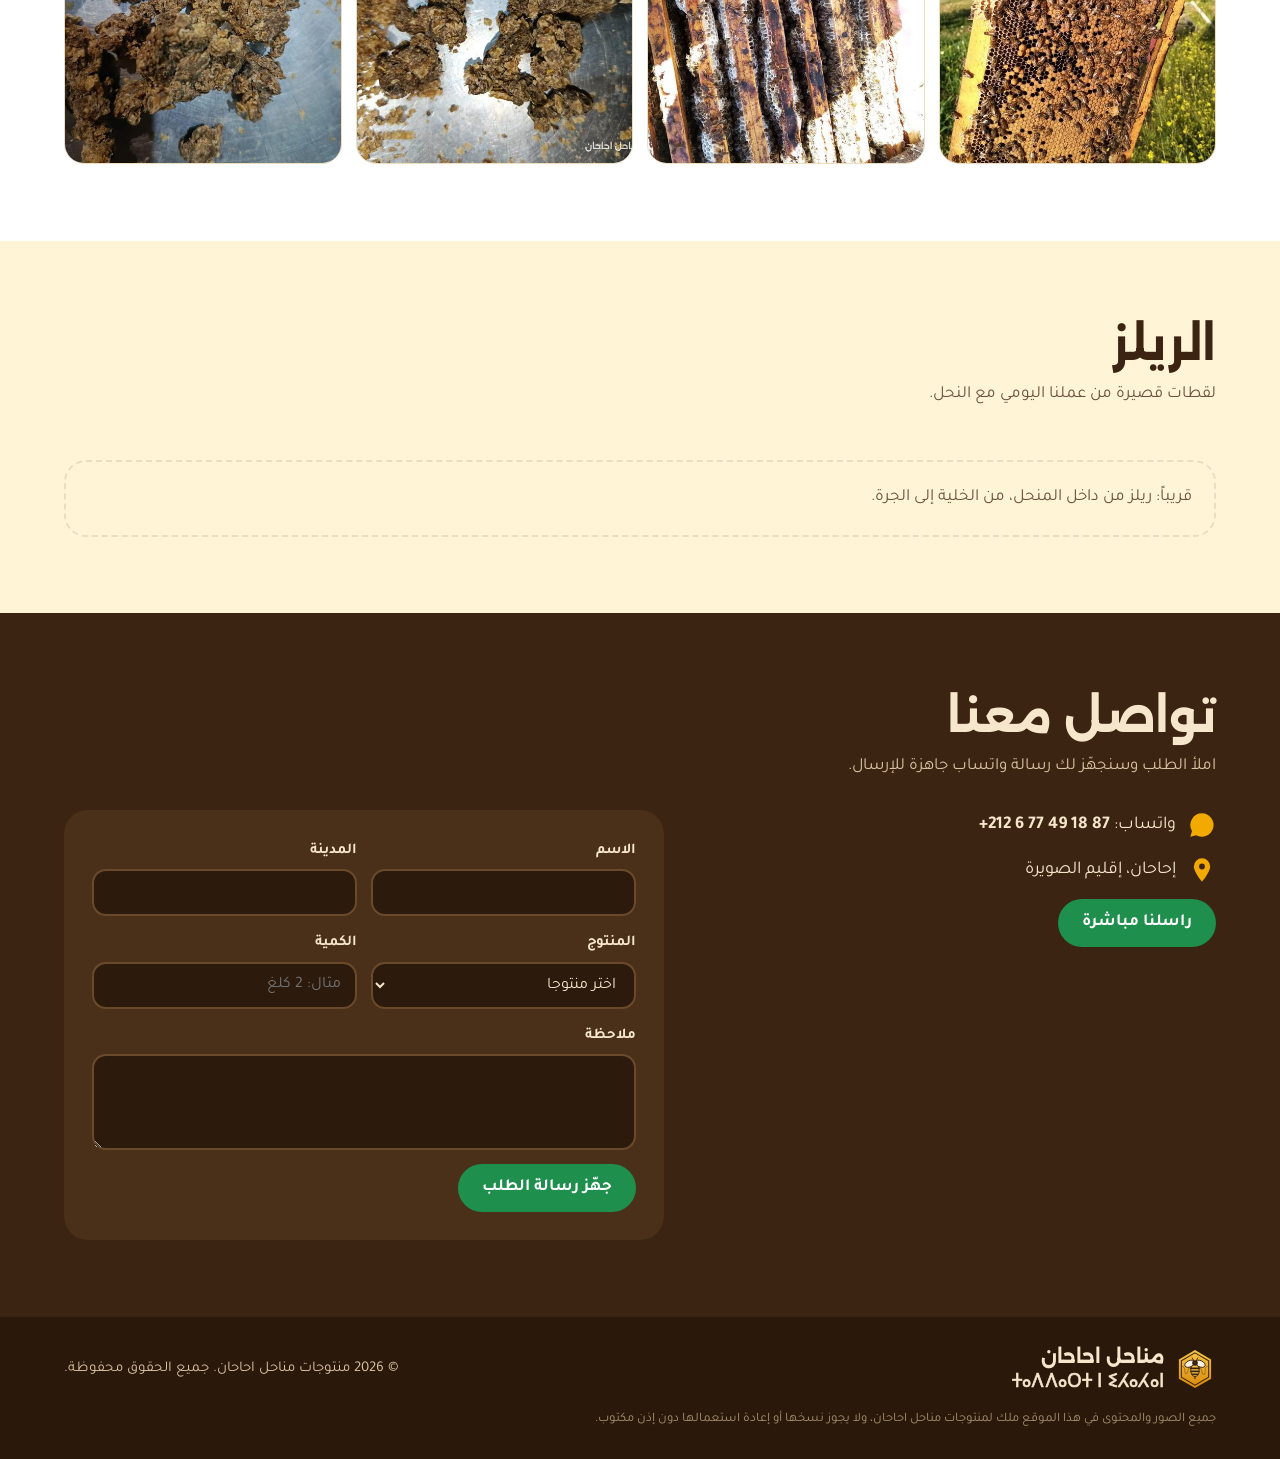
==== commit dade67b8: "Rewrite the story section with the family's heritage and slogan Co-Authored-By: Claude Opus 5.5 <nor" ====
--- a/index.html
+++ b/index.html
@@ -75,6 +75,7 @@
       <div class="atext">
         <h2 id="about-title"></h2>
         <div id="about-text"></div>
+        <p class="slogan" id="about-slogan" hidden></p>
         <ul class="points" id="about-points"></ul>
       </div>
       <div class="aphotos" id="about-photos"></div>
--- a/css/style.css
+++ b/css/style.css
@@ -93,6 +93,7 @@
 /* about */
 .about .wrap{display:grid;grid-template-columns:minmax(0,5fr) minmax(0,6fr);gap:clamp(24px,4vw,56px);align-items:center}
 .atext p{margin-top:14px;font-size:18px;max-width:52ch}
+.atext .slogan{margin-top:22px;padding:14px 20px;border-inline-start:5px solid var(--honey);background:var(--honey2);border-radius:0;border-start-end-radius:14px;border-end-end-radius:14px;font:700 clamp(19px,2vw,23px)/1.5 "Alexandria","Tajawal",sans-serif;max-width:none}
 .points{list-style:none;padding:0;margin:22px 0 0;display:grid;gap:10px}
 .points li{display:flex;align-items:center;gap:10px;font-weight:700}
 .points li::before{content:"";flex:none;width:16px;height:18px;background:var(--honey);clip-path:polygon(50% 0,100% 25%,100% 75%,50% 100%,0 75%,0 25%)}
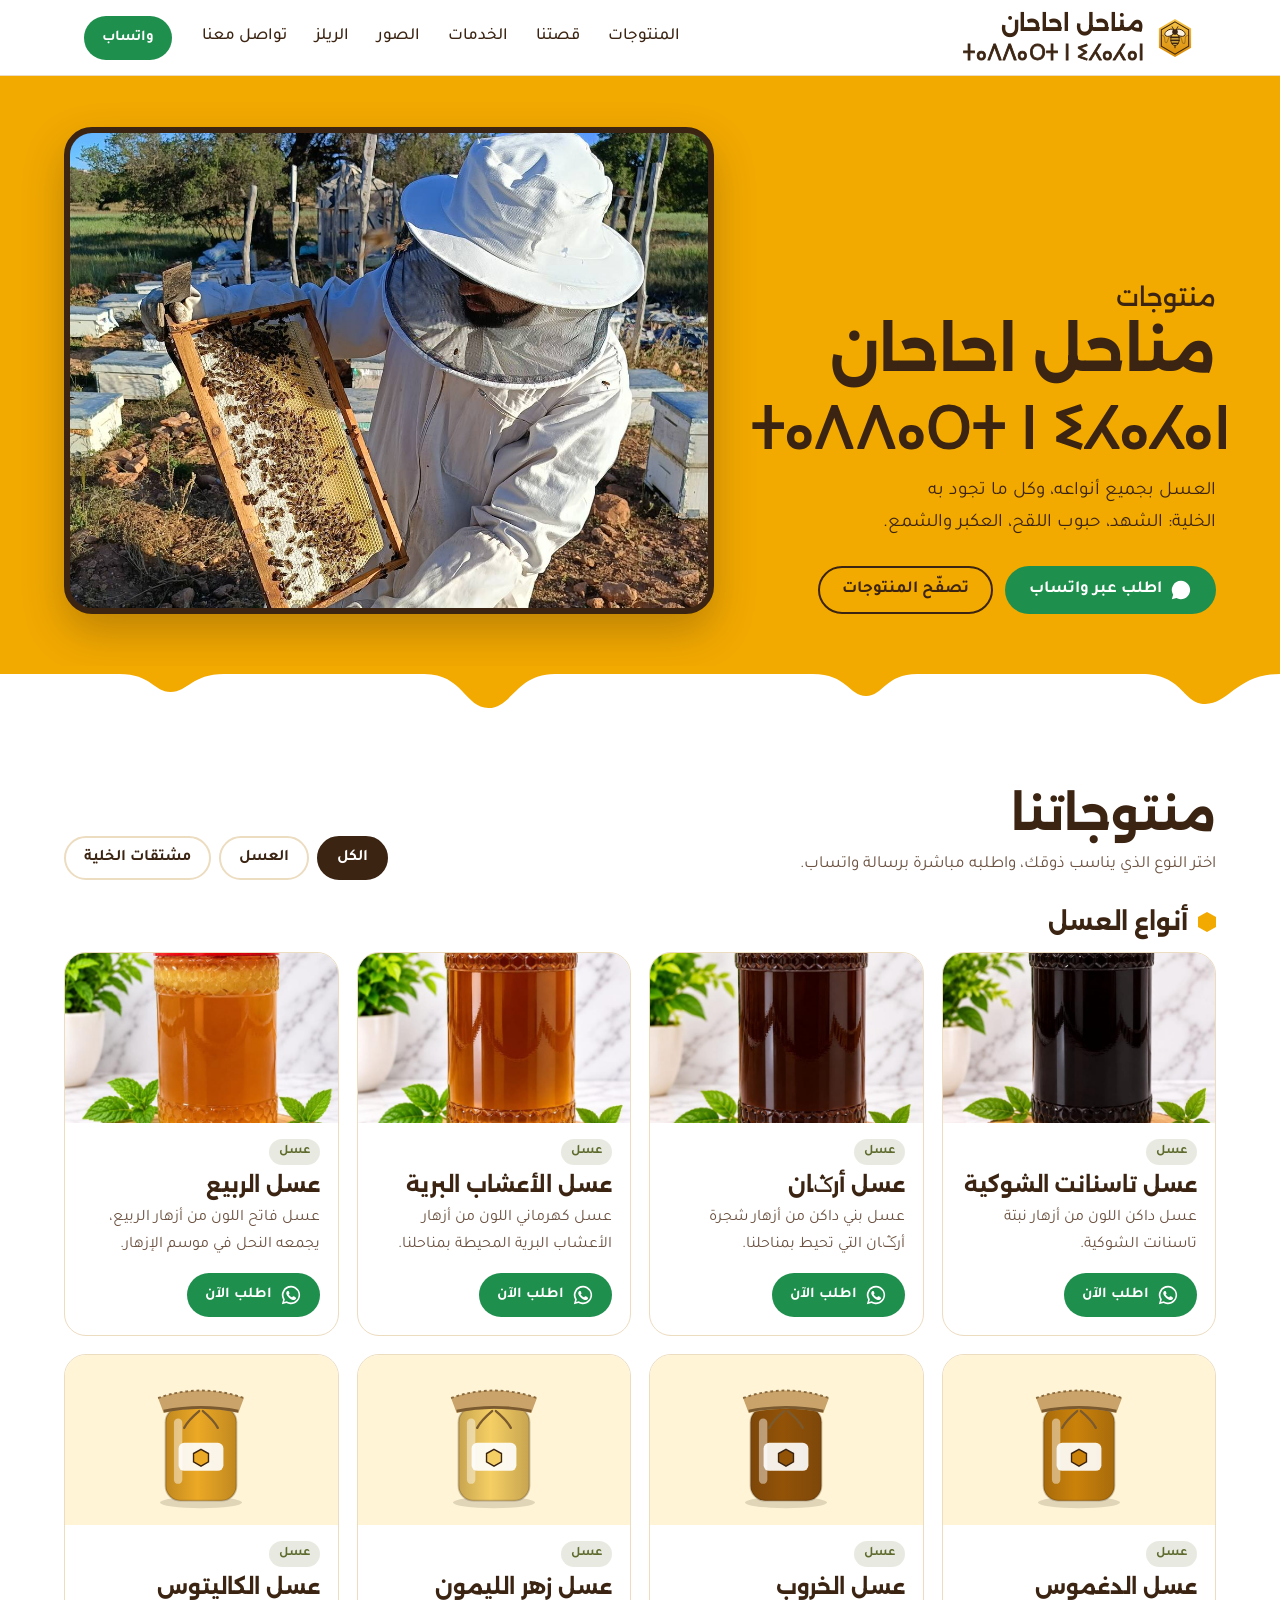
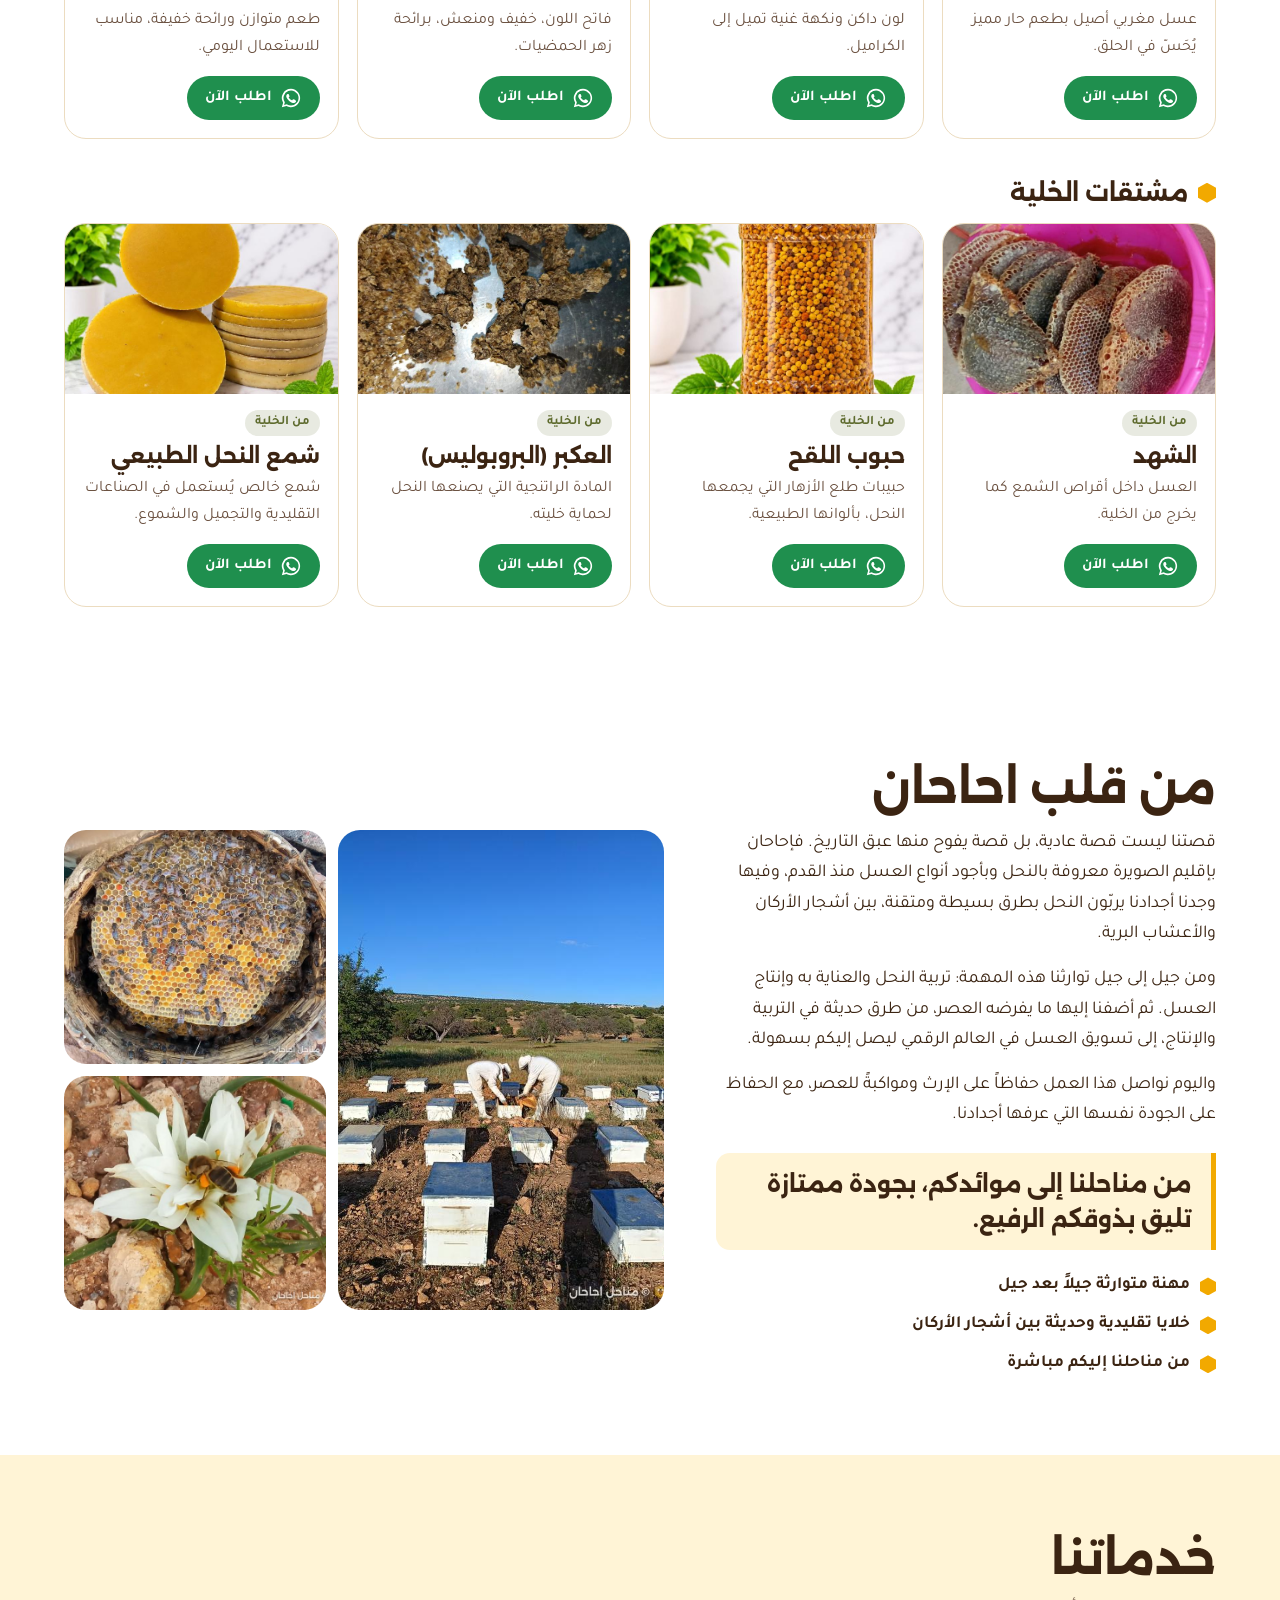
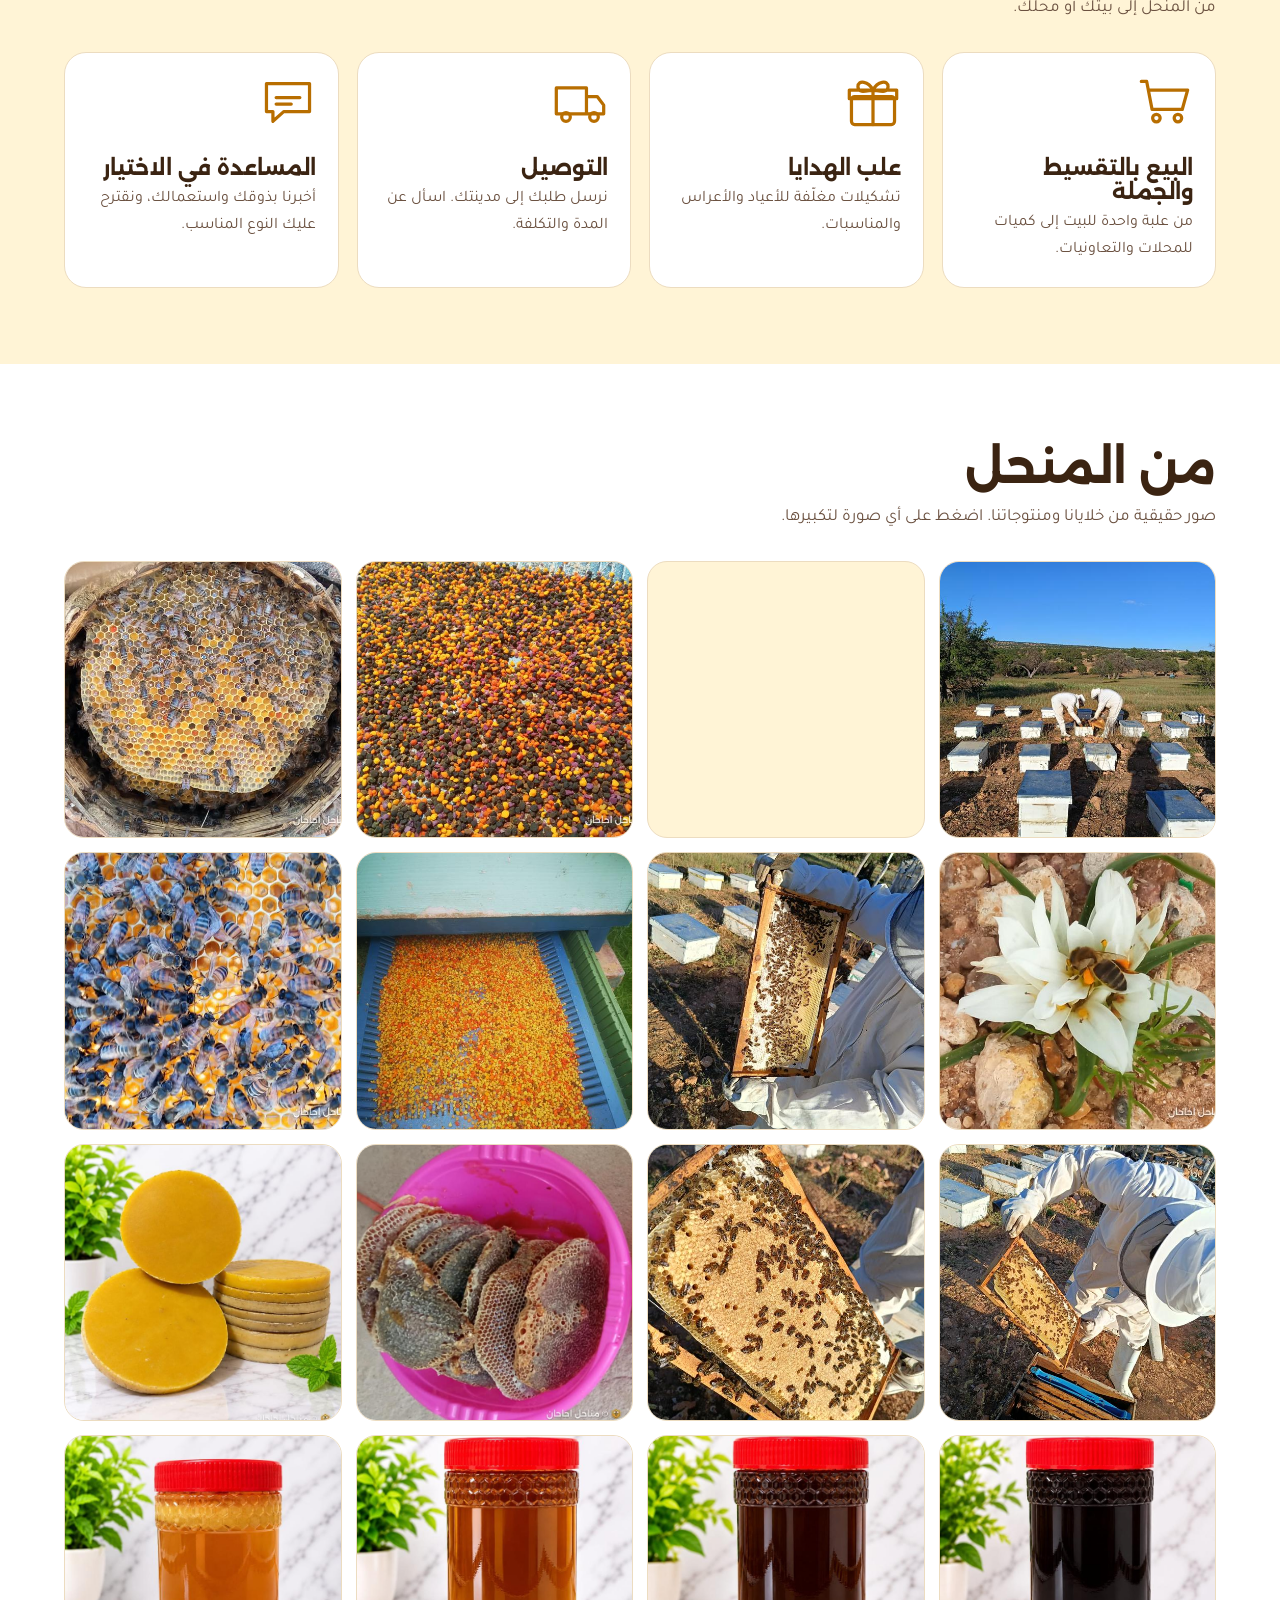
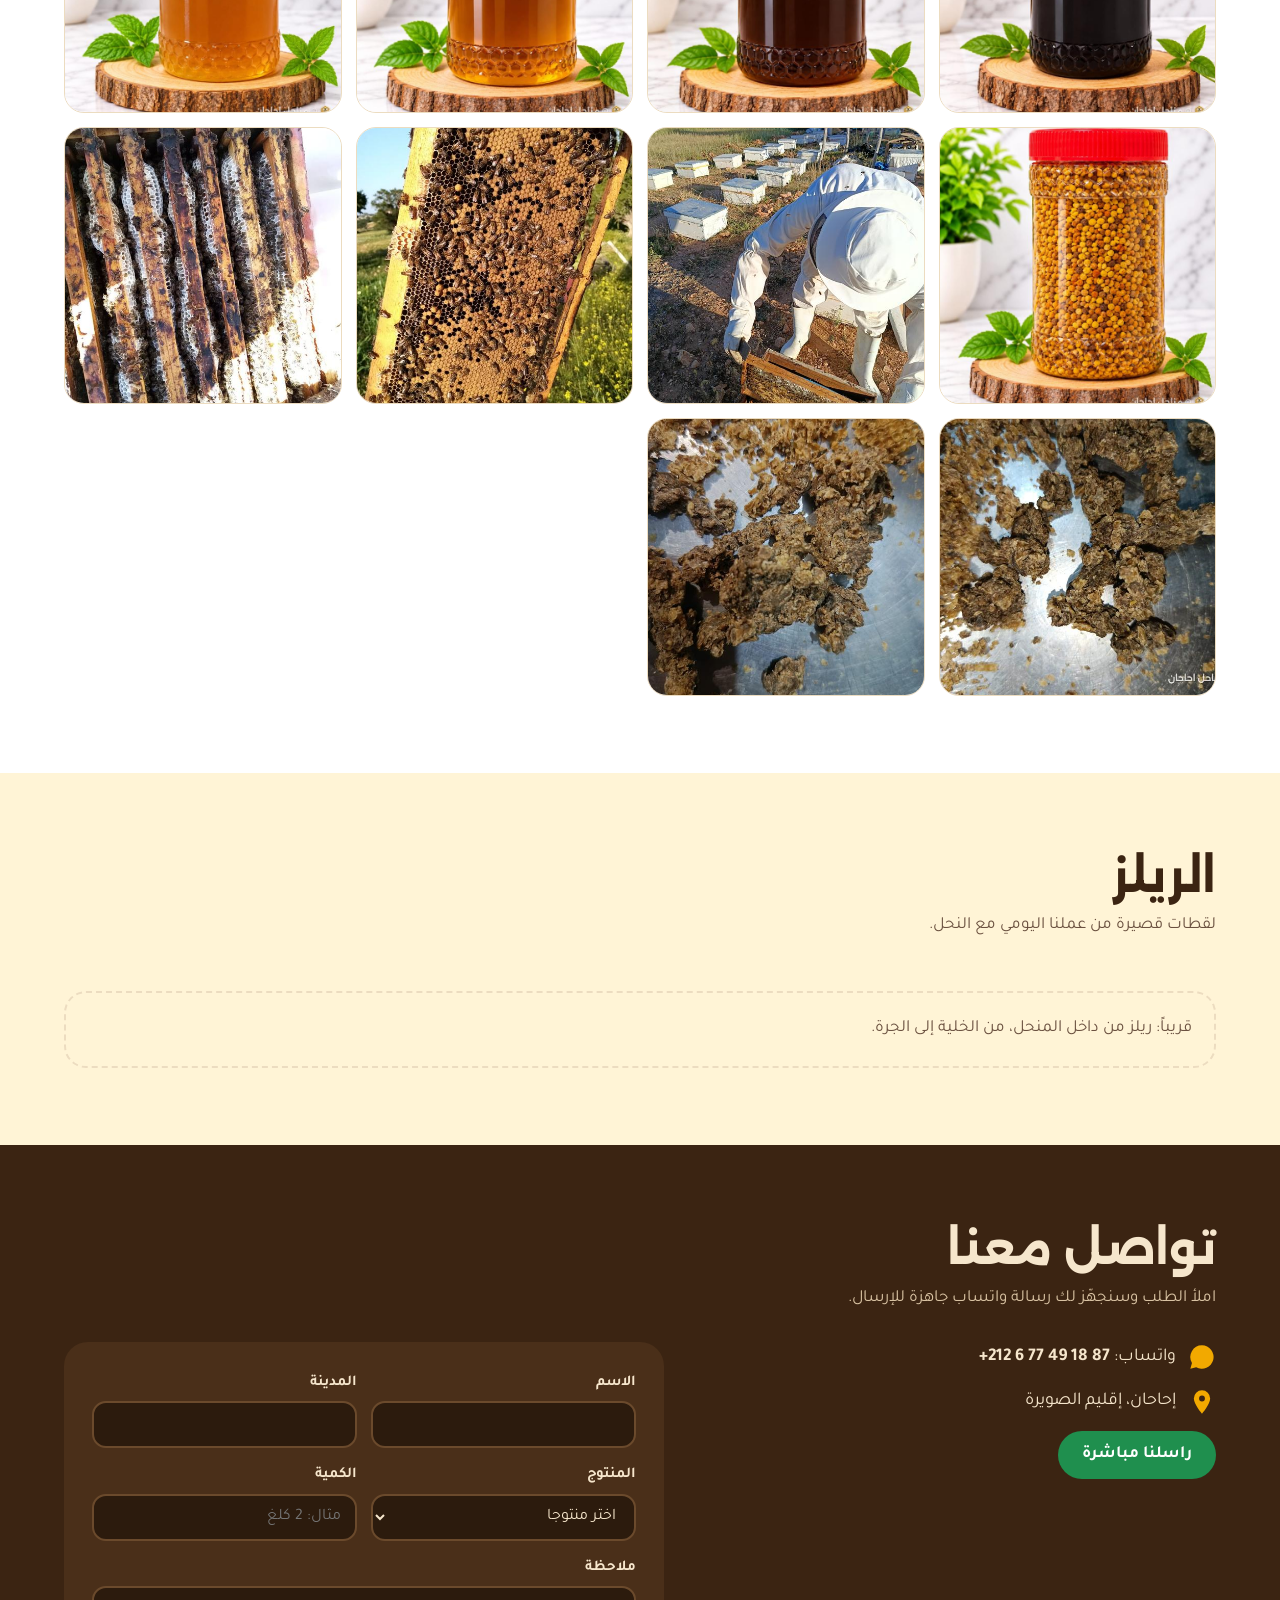
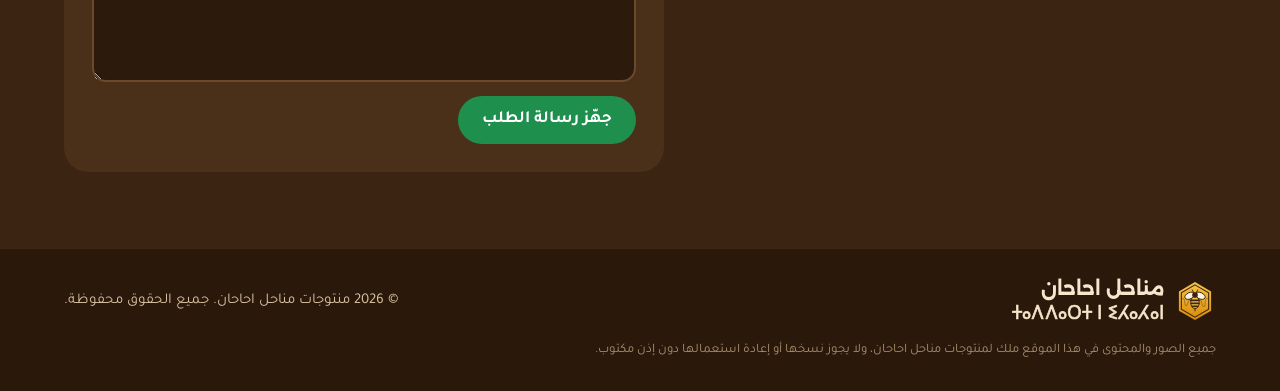
==== commit 02c55a7b: "Remove sidr, thyme, harmal honey and royal jelly; show photographed honeys first Co-Authored-By: Cla" ====
--- a/index.html
+++ b/index.html
@@ -4,7 +4,7 @@
 <meta charset="utf-8">
 <meta name="viewport" content="width=device-width, initial-scale=1">
 <title>مناحل احاحان · ⵜⴰⴷⴷⴰⵔⵜ ⵏ ⵉⵃⴰⵃⴰⵏ</title>
-<meta name="description" content="منتوجات مناحل احاحان من إحاحان، إقليم الصويرة: العسل بجميع أنواعه، حبوب اللقح، الغذاء الملكي، العكبر وشمع النحل. اطلب مباشرة عبر واتساب.">
+<meta name="description" content="منتوجات مناحل احاحان من إحاحان، إقليم الصويرة: العسل بجميع أنواعه، الشهد، حبوب اللقح، العكبر وشمع النحل. اطلب مباشرة عبر واتساب.">
 <meta property="og:title" content="منتوجات مناحل احاحان · ⵜⴰⴷⴷⴰⵔⵜ ⵏ ⵉⵃⴰⵃⴰⵏ">
 <meta property="og:description" content="العسل بجميع أنواعه وكل مشتقات الخلية، من إحاحان، إقليم الصويرة.">
 <meta property="og:image" content="https://manahil-ahahan.github.io/images/gallery/apiary.jpg">
@@ -40,7 +40,7 @@
     <div class="wrap">
       <div class="text">
         <h1><small>منتوجات</small>مناحل احاحان<span class="tz" lang="zgh" dir="ltr">ⵜⴰⴷⴷⴰⵔⵜ ⵏ ⵉⵃⴰⵃⴰⵏ</span></h1>
-        <p>العسل بجميع أنواعه، وكل ما تجود به الخلية: حبوب اللقح، الغذاء الملكي، العكبر والشمع.</p>
+        <p>العسل بجميع أنواعه، وكل ما تجود به الخلية: الشهد، حبوب اللقح، العكبر والشمع.</p>
         <div class="cta">
           <a class="btn wa walink" href="#contact" target="_blank" rel="noopener">
             <svg viewBox="0 0 24 24" fill="currentColor" aria-hidden="true"><path d="M12 2a10 10 0 0 0-8.6 15.1L2 22l5-1.3A10 10 0 1 0 12 2Z"/></svg>
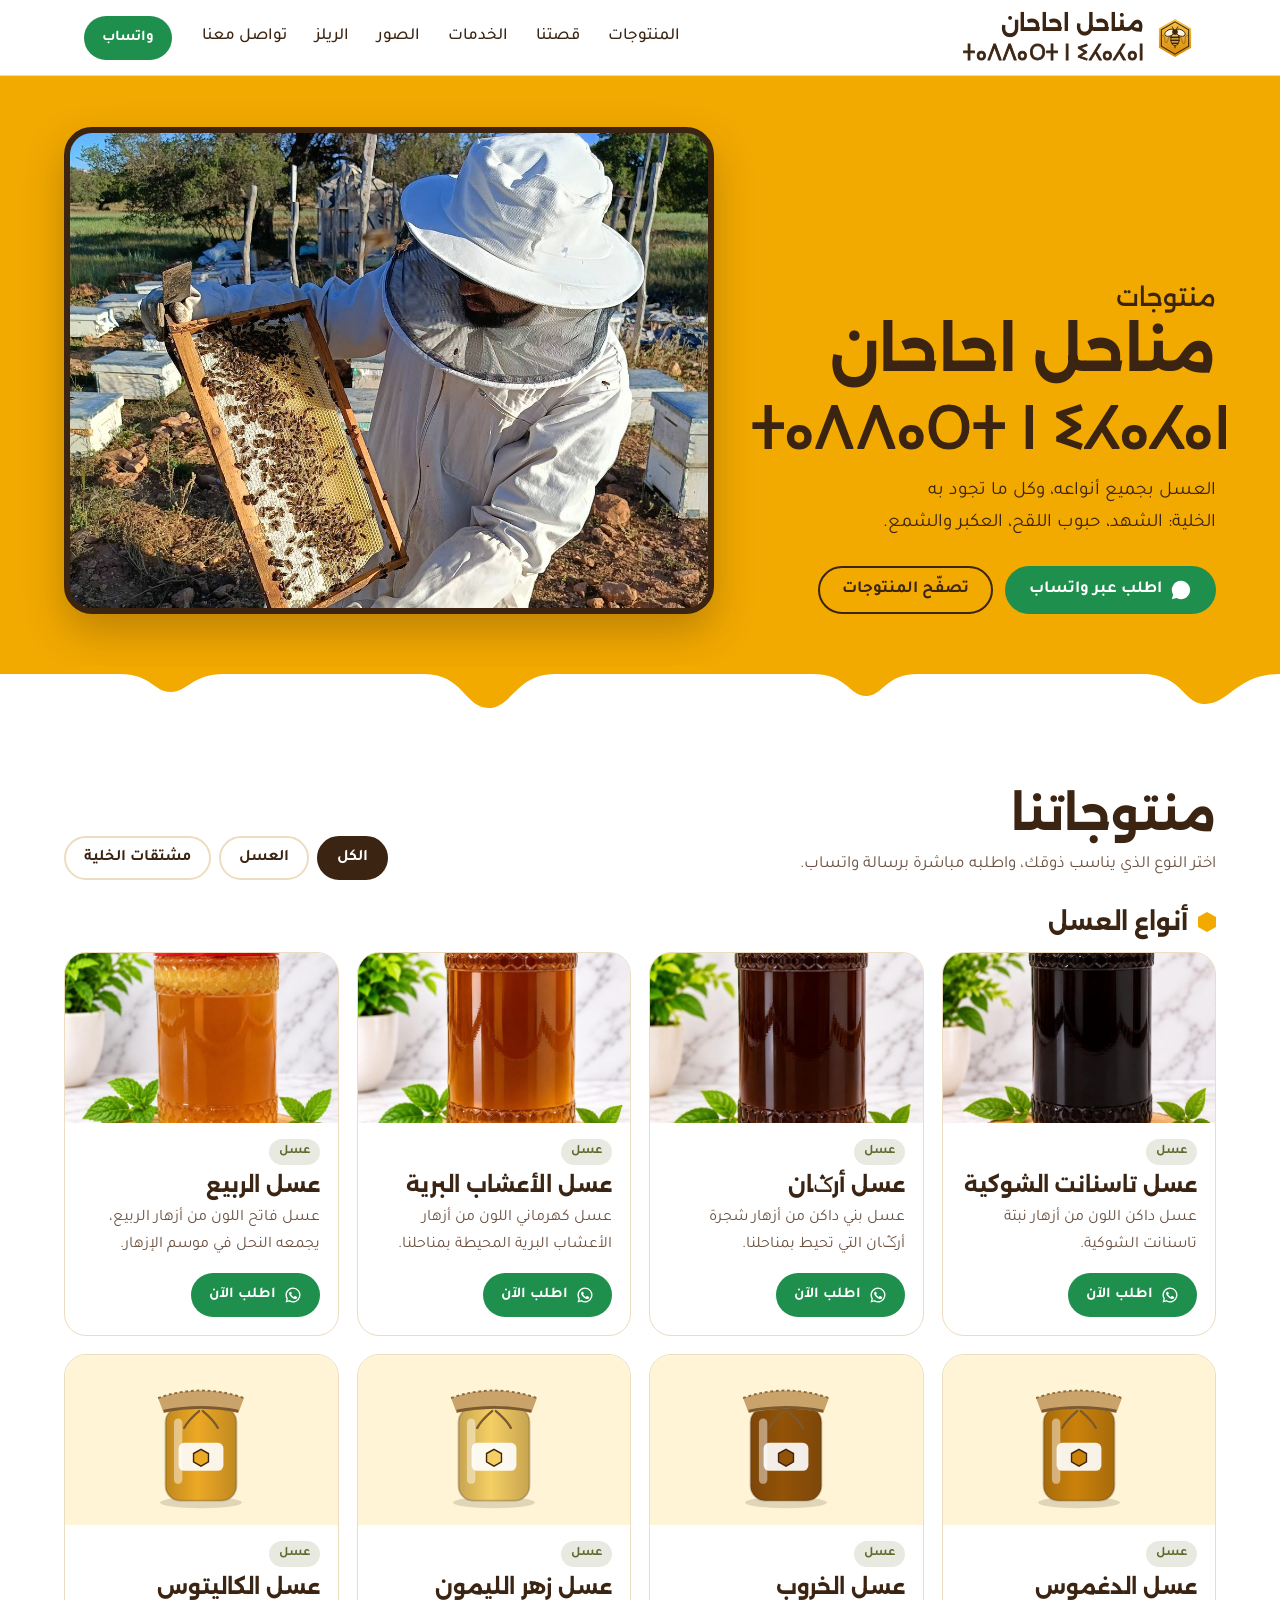
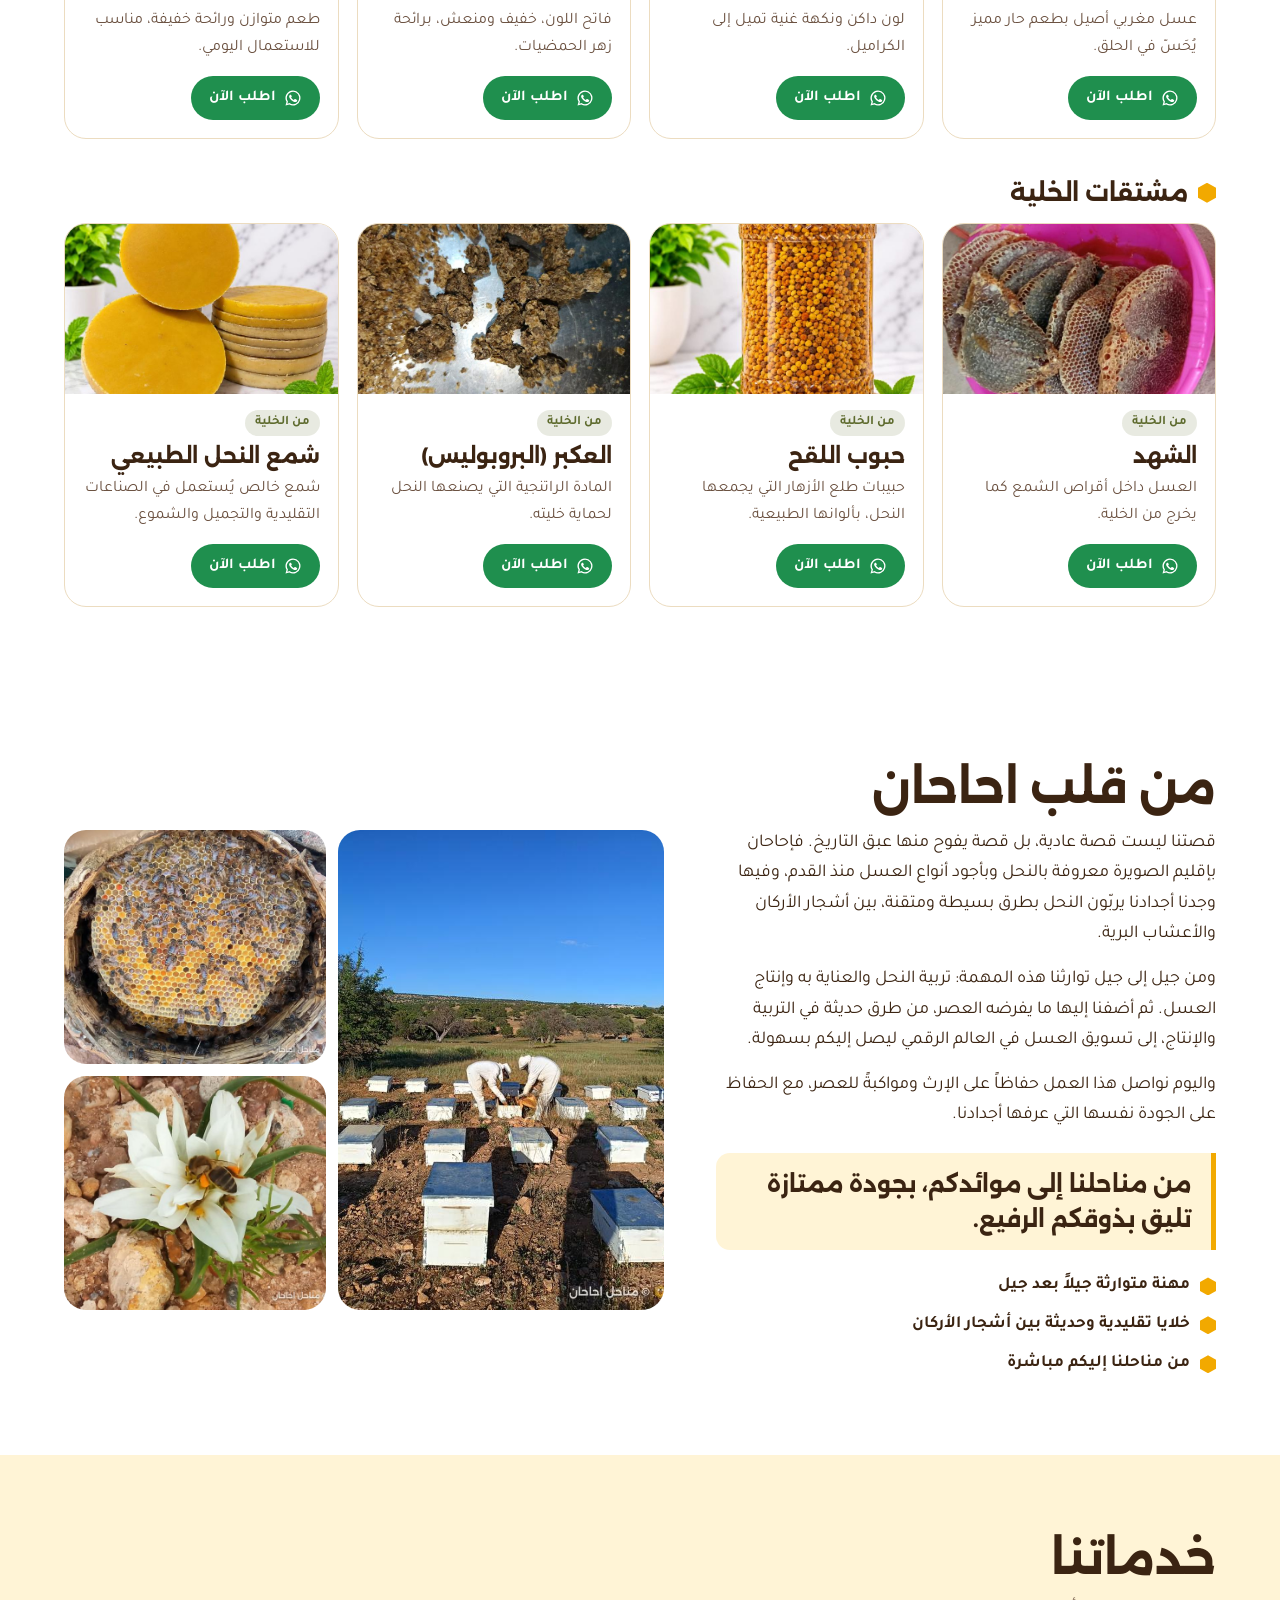
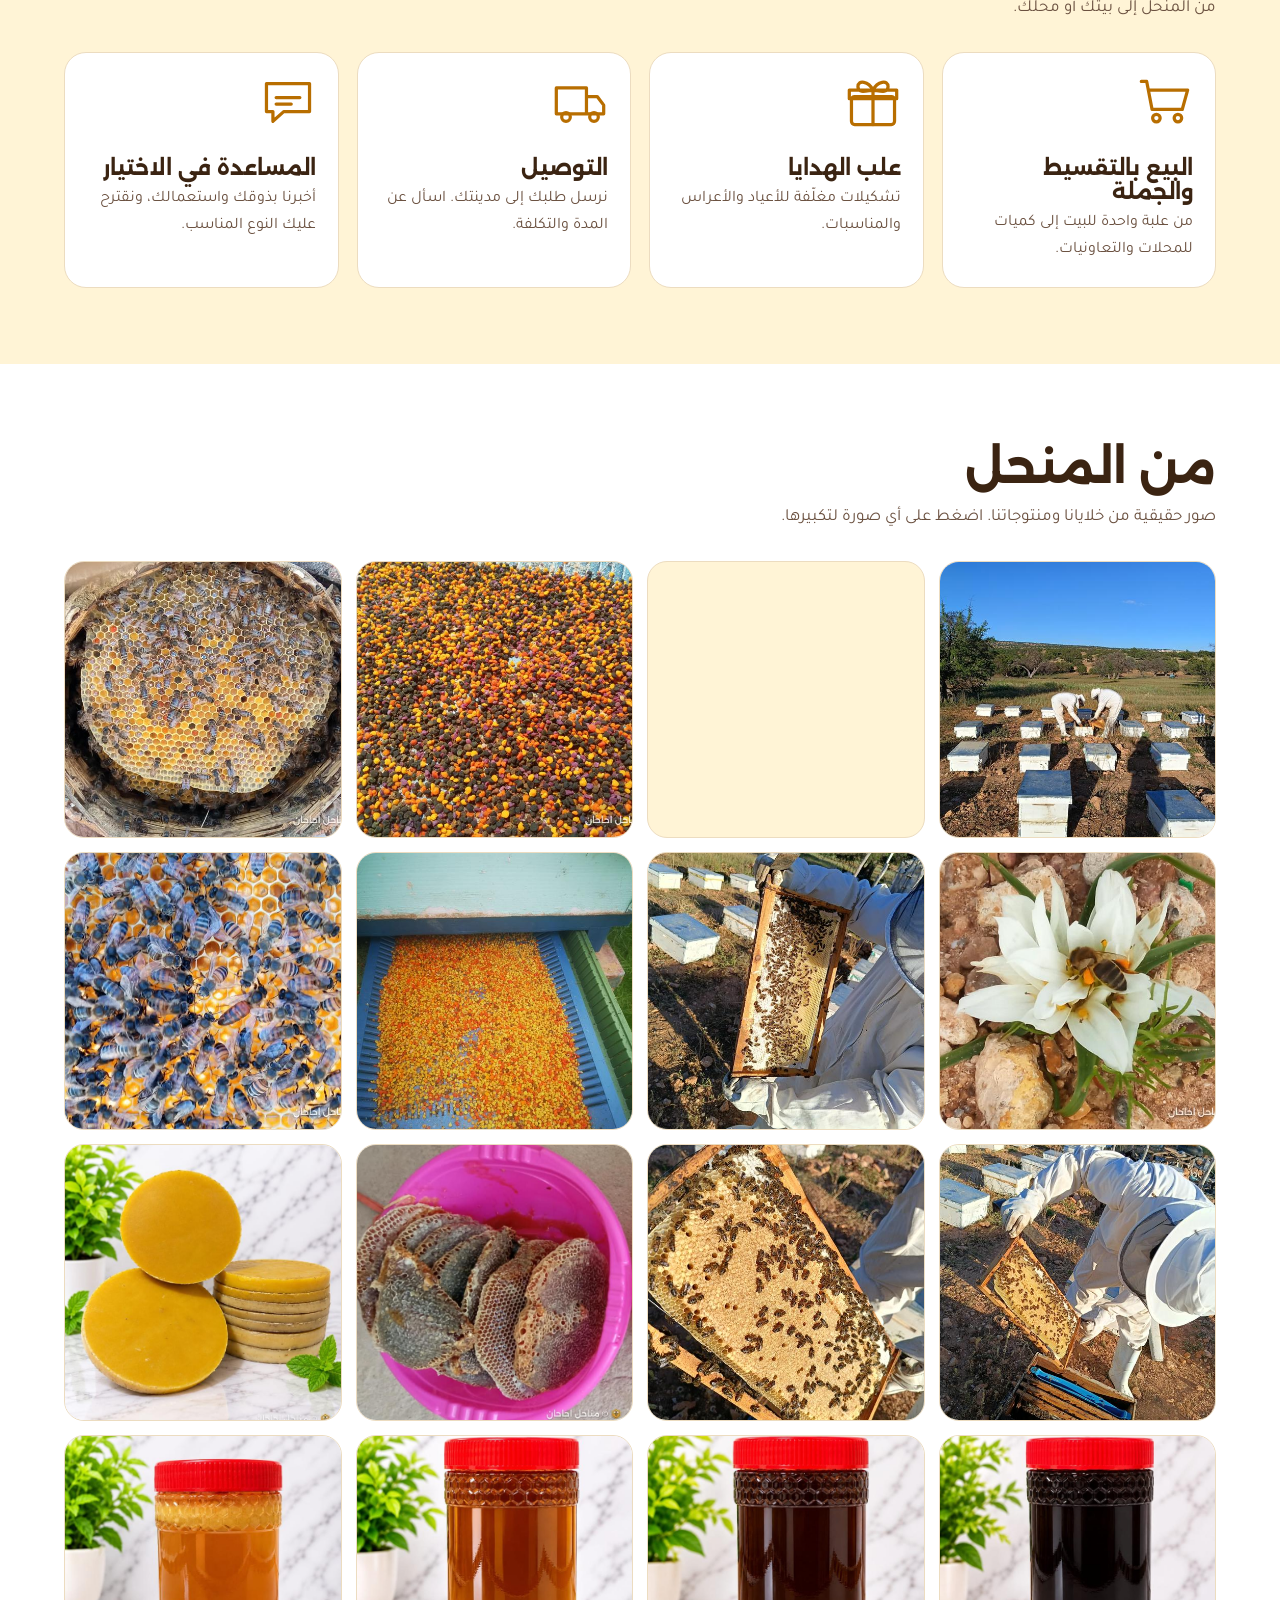
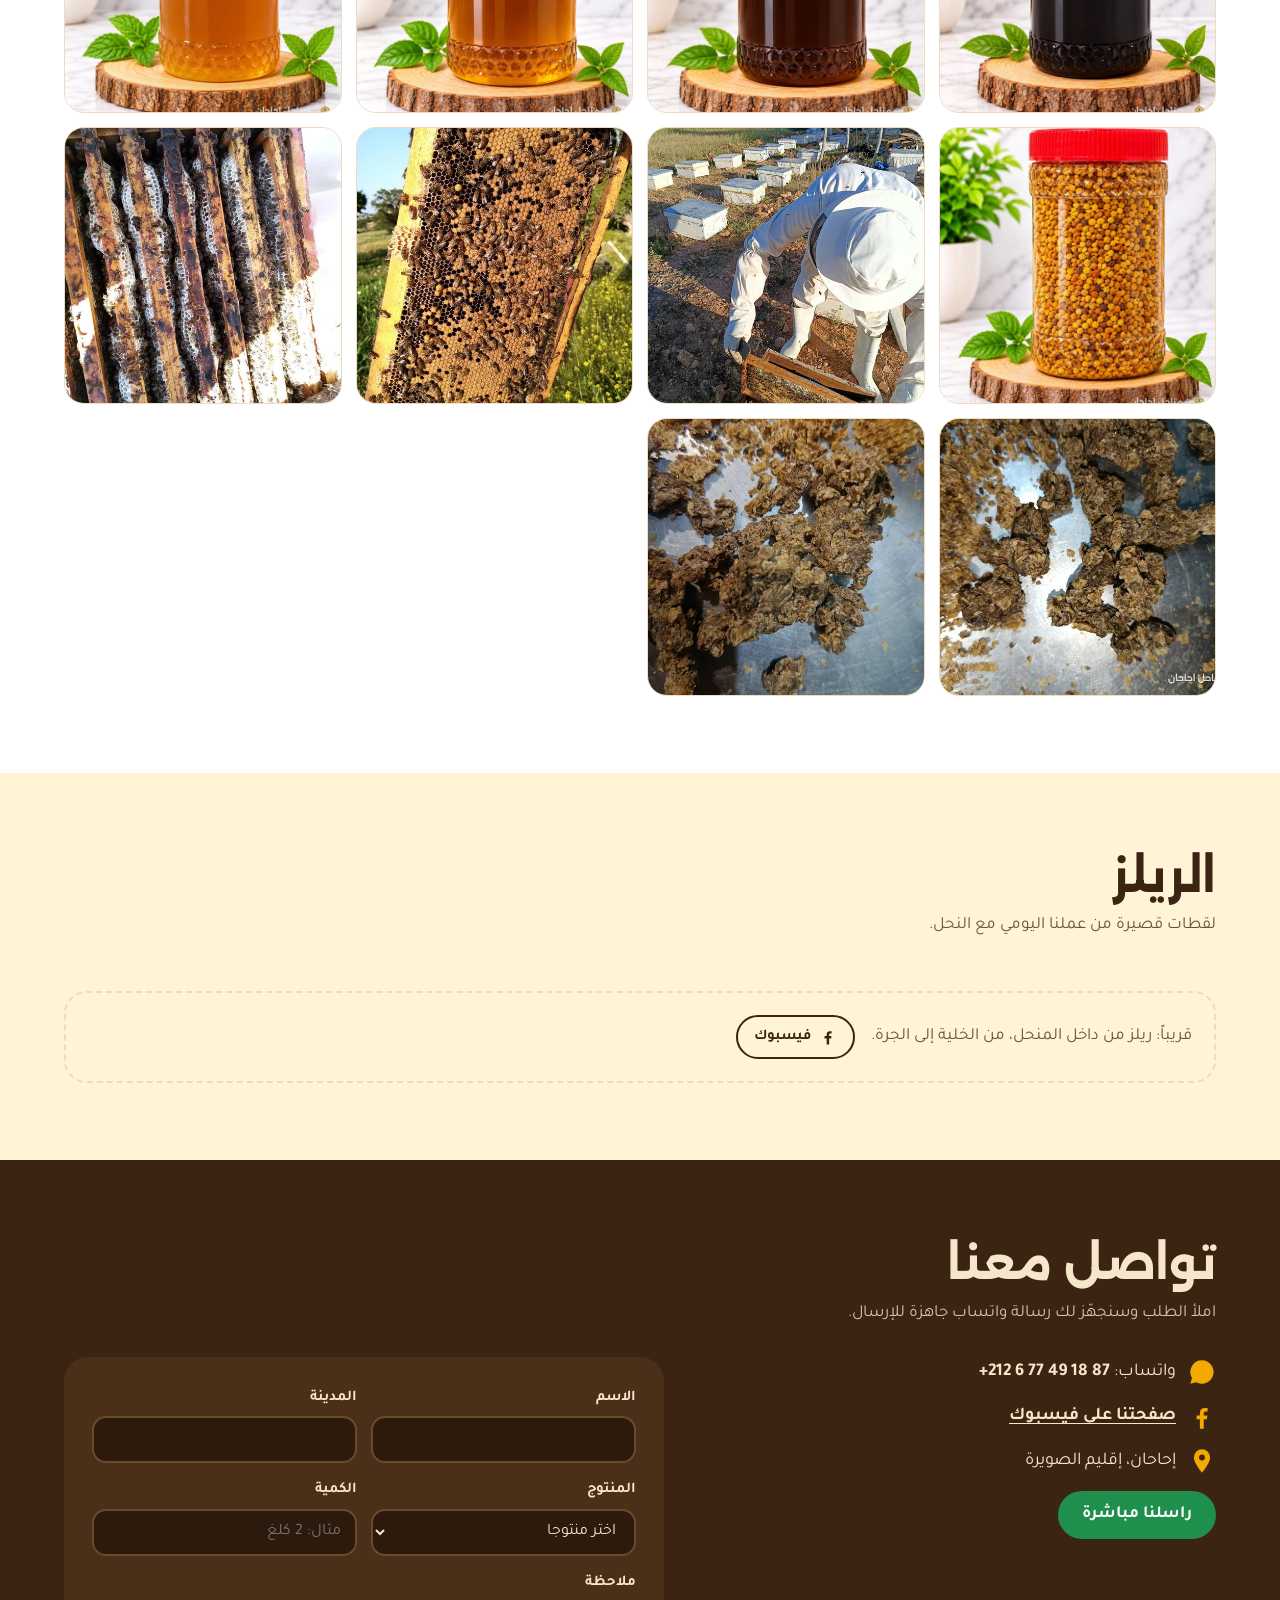
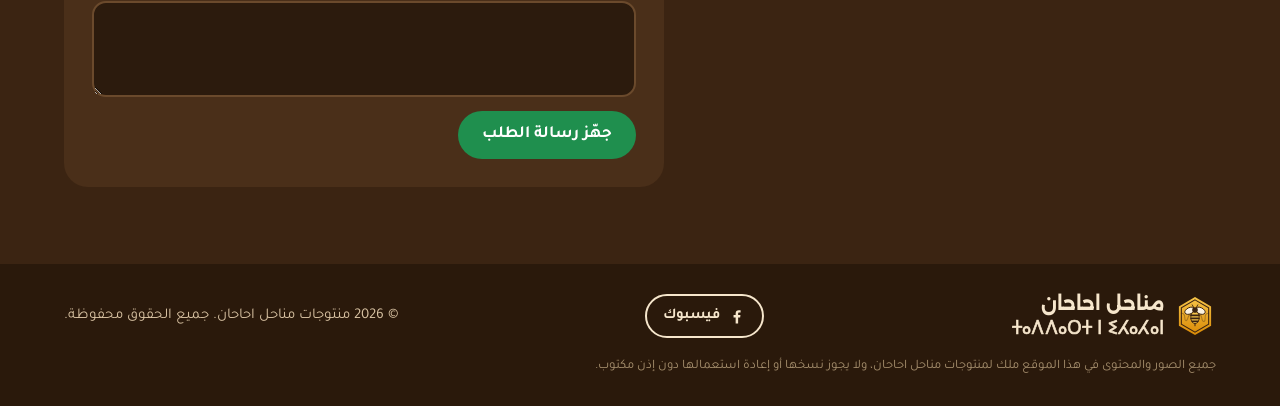
==== commit 60162961: "Add Facebook page link to contact, reels and footer Also fix the footer social button, which was dar" ====
--- a/index.html
+++ b/index.html
@@ -114,6 +114,8 @@
         <div class="info">
           <div><svg viewBox="0 0 24 24" fill="currentColor" aria-hidden="true"><path d="M12 2a10 10 0 0 0-8.6 15.1L2 22l5-1.3A10 10 0 1 0 12 2Z"/></svg>
             <span>واتساب: <span class="num wanum"></span></span></div>
+          <div id="fbrow" hidden><svg viewBox="0 0 24 24" fill="currentColor" aria-hidden="true"><path d="M13.5 22v-8h2.7l.4-3.2h-3.1V8.8c0-.9.3-1.6 1.6-1.6h1.7V4.4c-.3 0-1.3-.1-2.5-.1-2.5 0-4.1 1.5-4.1 4.2v2.3H7.4V14h2.8v8Z"/></svg>
+            <a href="#" target="_blank" rel="noopener">صفحتنا على فيسبوك</a></div>
           <div id="cityrow" hidden><svg viewBox="0 0 24 24" fill="currentColor" aria-hidden="true"><path d="M12 2a7 7 0 0 0-7 7c0 5 7 13 7 13s7-8 7-13a7 7 0 0 0-7-7Zm0 9.5A2.5 2.5 0 1 1 12 6.5a2.5 2.5 0 0 1 0 5Z"/></svg>
             <span id="city"></span></div>
           <p class="note" id="sample">رقم الهاتف المعروض تجريبي إلى حين إضافة الرقم الحقيقي.</p>
--- a/css/style.css
+++ b/css/style.css
@@ -159,5 +159,8 @@
 footer{background:#2a190b;color:#d9c3a3;padding:28px max(5vw,16px);font-size:15px}
 footer .wrap{display:flex;flex-wrap:wrap;gap:16px;align-items:center;justify-content:space-between}
 footer .brand{color:#F6E6CC;font-size:19px}
+footer .btn.ghost{color:#F6E6CC}
+.btn.sm svg{width:18px;height:18px}
+.info a:not(.btn){color:inherit;font-weight:700;text-underline-offset:4px}
 footer .rights{flex-basis:100%;margin:0;font-size:13px;color:#a8916f}
 
